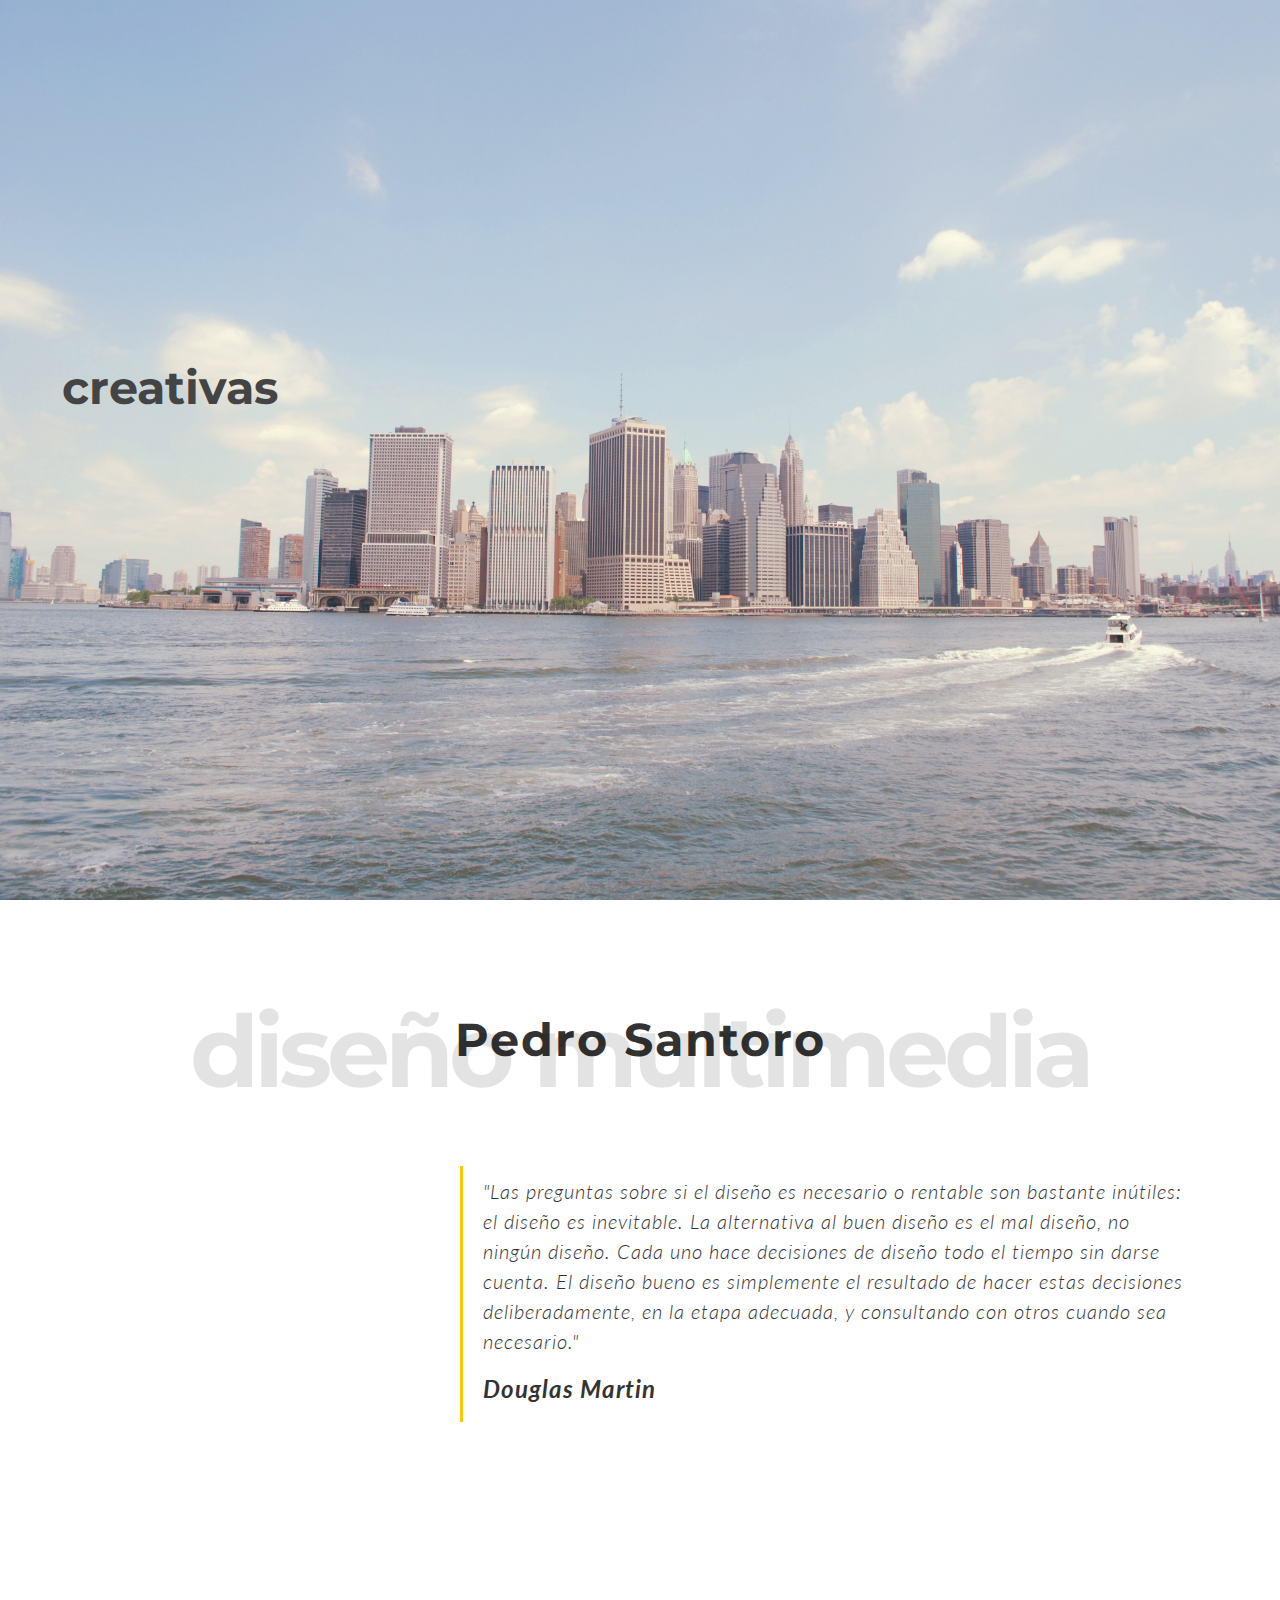
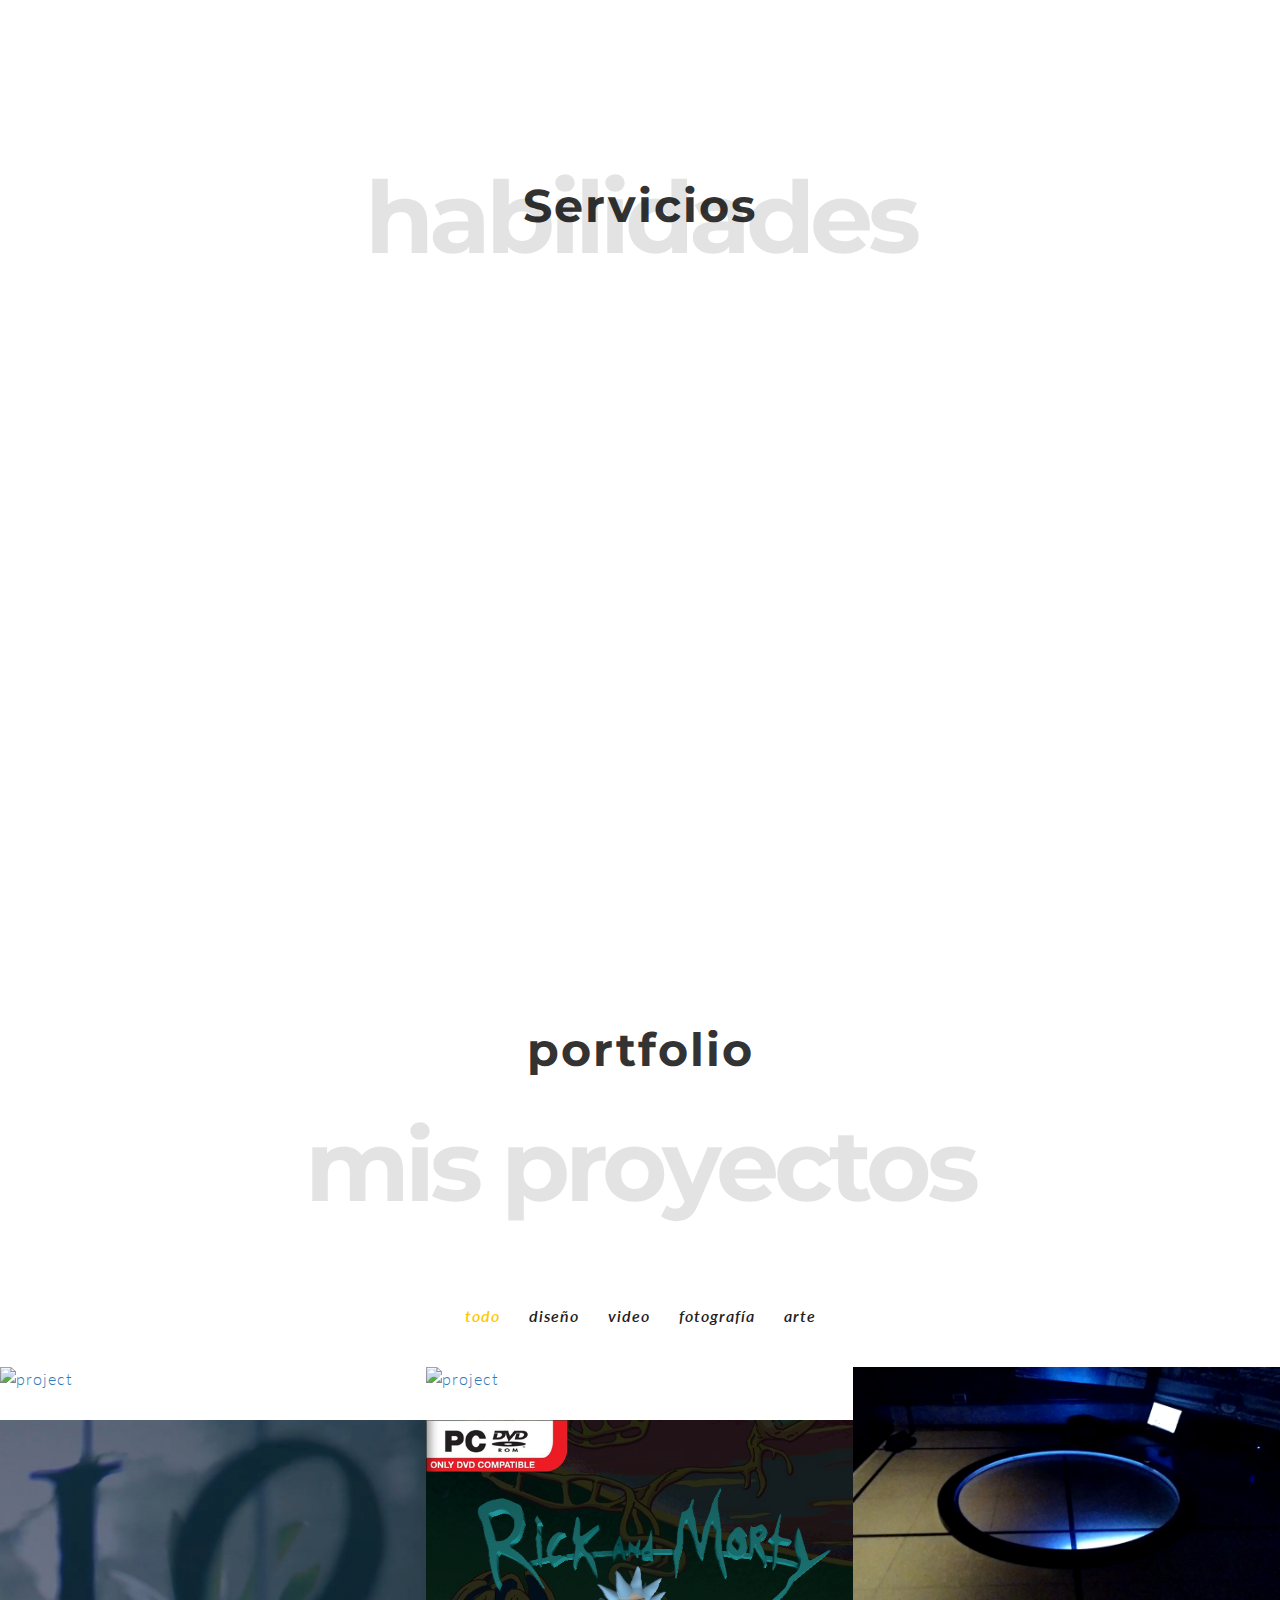
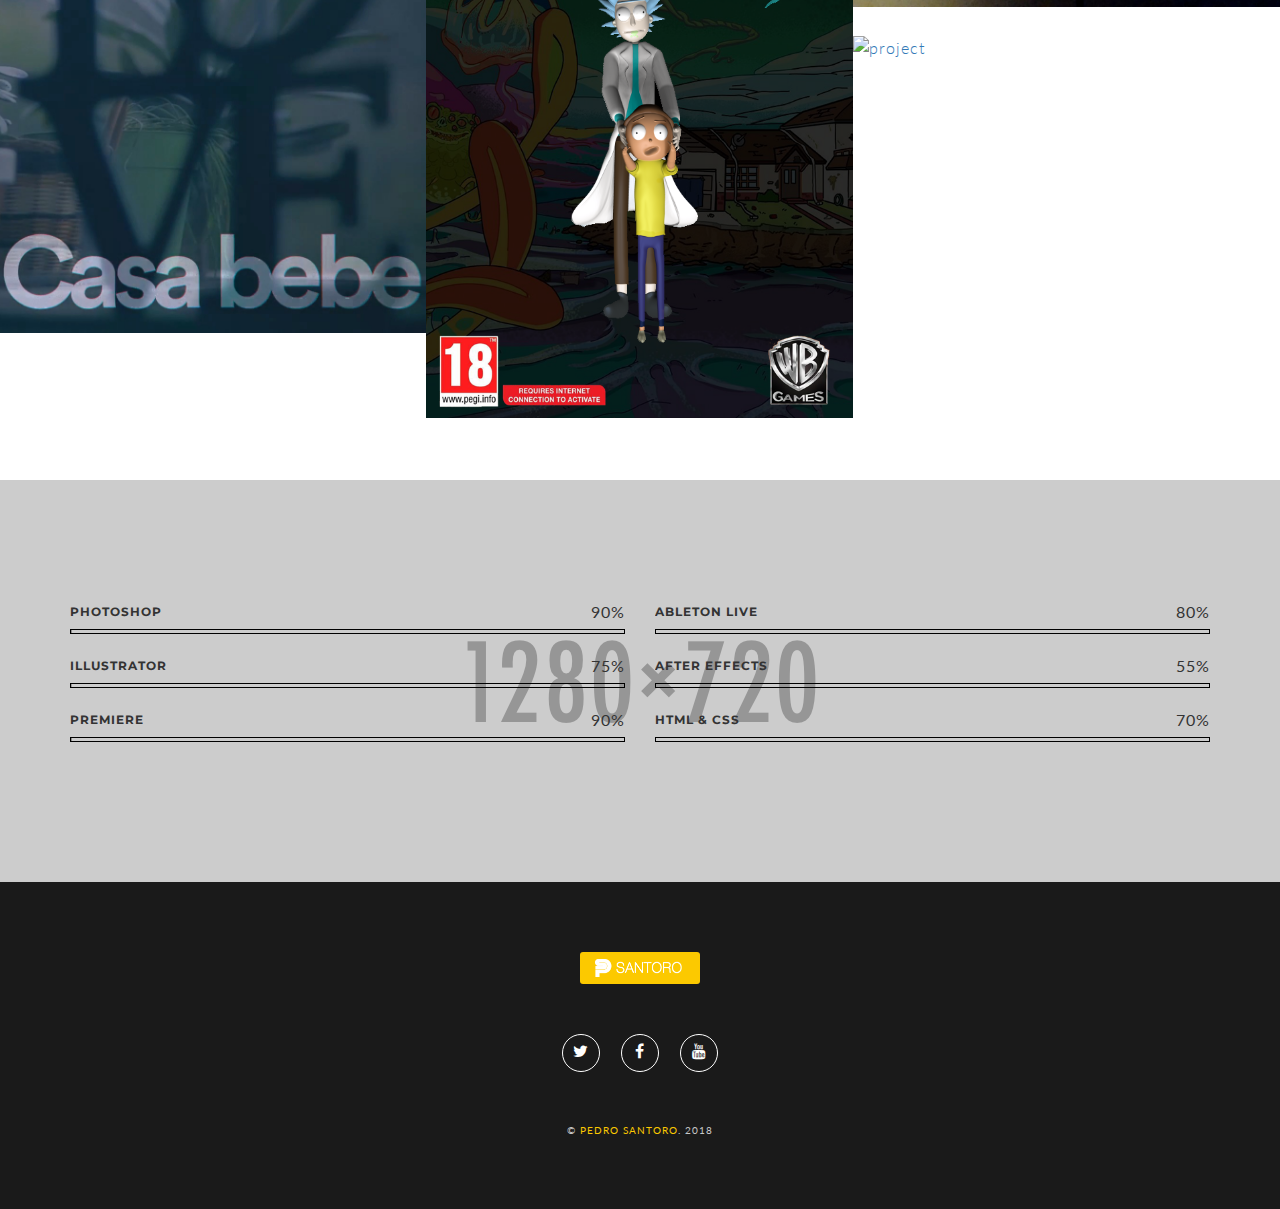
==== Pedro/hedonehtml-11/hedonehtml-11/pedro/index.html @ d8fca7db "." ====
<!DOCTYPE html>
<html lang="en">
    <head>
        <meta charset="utf-8">
        <meta http-equiv="X-UA-Compatible" content="IE=edge">
        <meta name="viewport" content="width=device-width, initial-scale=1">
        <!-- The above 3 meta tags *must* come first in the head; any other head content must come *after* these tags -->

        <title>Pedro Santoro</title>

        <link rel="apple-touch-icon" sizes="57x57" href="assets/img/apple-icon-57x57.png">
        <link rel="apple-touch-icon" sizes="60x60" href="assets/img/apple-icon-60x60.png">
        <link rel="apple-touch-icon" sizes="72x72" href="assets/img/apple-icon-72x72.png">
        <link rel="apple-touch-icon" sizes="76x76" href="assets/img/apple-icon-76x76.png">
        <link rel="apple-touch-icon" sizes="114x114" href="assets/img/apple-icon-114x114.png">
        <link rel="apple-touch-icon" sizes="120x120" href="assets/img/apple-icon-120x120.png">
        <link rel="apple-touch-icon" sizes="144x144" href="assets/img/apple-icon-144x144.png">
        <link rel="apple-touch-icon" sizes="152x152" href="assets/img/apple-icon-152x152.png">
        <link rel="apple-touch-icon" sizes="180x180" href="assets/img/apple-icon-180x180.png">
        <link rel="icon" type="image/png" sizes="192x192"  href="assets/img/android-icon-192x192.png">
        <link rel="icon" type="image/png" sizes="32x32" href="assets/img/favicon-32x32.png">
        <link rel="icon" type="image/png" sizes="96x96" href="assets/img/favicon-96x96.png">
        <link rel="icon" type="image/png" sizes="16x16" href="assets/img/favicon-16x16.png">
        <link rel="manifest" href="assets/img/manifest.json">
        <meta name="msapplication-TileColor" content="#ffffff">
        <meta name="msapplication-TileImage" content="/ms-icon-144x144.png">
        <meta name="theme-color" content="#ffffff">

        <!-- Bootstrap -->
        <link href="assets/css/bootstrap.min.css" rel="stylesheet">
        <link href="assets/css/animations.css" rel="stylesheet" type="text/css"/>
        <link href="assets/css/font-awesome.min.css" rel="stylesheet" type="text/css"/>
        <link href="assets/css/owl.carousel.custom.css" rel="stylesheet" type="text/css"/>
        <link href="assets/css/hedone.css" rel="stylesheet" type="text/css"/>
        <link href="assets/css/colors.css" rel="stylesheet" type="text/css"/>  
        <link rel="icon" href="http://fototeg.ru/favicon.ico" type="image/x-icon" />
        <link rel="shortcut icon" href="http://fototeg.ru/favicon.ico" type="image/x-icon" />
    </head>
	<body class="royal_preloader">	

		<!-- PRELOADER -->
		<div id="royal_preloader"></div>

        <!-- TOP SCROLL -->
        <div id="top-home-scroll"></div>
        <a href="#top-home-scroll" class="scroll-to-top-arrow-button"></a>

        <!-- AJAX LOADER -->
        <div id="ajax-loader" class="loader loader-default" data-half="" data-text="Loading..."></div>

        <!-- IS MOBILE HACK -->
        <div id="isMobile"></div>

        <!-- HEADER -->
        <header>
            <div class="animatedParent animateOnce">
                <div class="nav-back animated fadeInDown">
                    <nav class="navbar">
                        <div class="container-fluid">
                            <div class="container">
                                <div class="row">
                                    <div class="hedone-menu-header">
                                        <div class="nav-button">
                                            <i class="fa fa-bars"></i>
                                        </div>
                                        <!-- SITE LOGO -->
                                        <div class="site-branding">
                                            <a href="index.html">
                                                <img src="assets/img/site-logo.png" alt="brand logo"/>
                                            </a>
                                        </div>      
                                    </div>
                                    <!-- PRIMARY MENU -->
                                    <div id="Hedone" class="hedone-menu-container">
                                        <div class="navbar-right">
                                            <ul class="hedone-menu">
                                                <li class="menu-item">
                                                    <a href="#about-home">Sobre mi</a>
                                                </li>
                                                <li class="menu-item">
                                                    <a href="#services">Servicios</a>
                                                </li>
                                                <li class="menu-item">
                                                    <a href="#portfolio">Portfolio</a>
                                                </li>
                                                <li class="menu-item">
                                                    <a href="contact.html">Contacto</a>
                                                </li>
                                            </ul>
                                        </div>
                                    </div>
                                </div>
                            </div>
                        </div>
                    </nav>
                </div>
            </div>
        </header>
        <!-- HEADER END -->

        <!-- HERO SECTION -->
        <div class="hero-image" style="background-image: url(assets/img/hero-image.jpg);">
        
            <div class="slide-wrap">
                <div class="container">
                    <div class="row">
                        <div class="animatedParent animateOnce"> 
                            <div class="slider-text-top animated fadeInDown" style="
    position: relative;">ideas</div>
                            <div class="slider-text-mid animated fadeInShake delay-750" style="
    position: relative; z-index:2; top:-15px;">creativas</div>
                            <div class="slider-line animated fadeInUp delay-750"></div>
                            <div class="slider-text-bottom animated fadeInUp delay-1250">construyen una buena marca</div>
                            <a href="#about-home" class="home-move-button animated fadeInUp delay-1500"></a>
                        </div>
                    </div>
                </div>
            </div>
        </div>

        <!-- ABOUT SECTION -->
        <section id="about-home" class="padding-top-120px white-background animation-overflow">
            <div class="container">
                <div class="row">
                    <div class="animatedParent animateOnce">
                        <h3 class="head-h3">Pedro Santoro</h3>
                        <p class="head-subtitle">Diseño Multimedia</p>
                    </div>
                </div>
                <div class="row">
                    <div class="animatedParent animateOnce">
                        <div class="col-sm-4">
                            <img class="img-responsive animated fadeInUp" alt="about us" src="assets/img/about_1.jpg">
                        </div>
                        <div class="col-sm-8">
                            <blockquote class="quote">
                                "Las preguntas sobre si el diseño es necesario o rentable son bastante inútiles: el diseño es inevitable. La alternativa al buen diseño es el mal diseño, no ningún diseño. Cada uno hace decisiones de diseño todo el tiempo sin darse cuenta. El diseño bueno es simplemente el resultado de hacer estas decisiones deliberadamente, en la etapa adecuada, y consultando con otros cuando sea necesario."
                                <h3 style="font-weight:bold;">Douglas Martin</h3>
                            </blockquote>
                        </div>
                    </div>
                </div>
            </div>
        </section>

        <!-- OUR SERVICES -->
        <section id="services" class="padding-top-bottom-120px white-background animation-overflow">
            <div class="container">
                <div class="row">
                    <div class="animatedParent animateOnce">
                        <h3 class="head-h3">Servicios</h3>
                        <p class="head-subtitle">habilidades</p>
                    </div>
                </div>
                <div class="row" style="width: 70%; margin: 6em auto; margin-bottom:0;">
                    <div class="animatedParent animateOnce">
                        <div class="col-sm-6 animated fadeInUp">
                            <div class="service-wrap">
                                <div class="service-icon">
                                    <img src="assets/img/html.png" Alt="Diseño Web">
                                </div>
                                <div class="head-h6 services-head-h6">diseño web</div>
                                <div class="text-center">// portfolios digitales <br> // sitios web responsive</div>
                            </div>
                        </div>
                        <div class="col-sm-6 animated fadeInUp delay-250">
                            <div class="service-wrap">
                                <div class="service-icon">
                                    <img src="assets/img/font-designe.png" Alt="Diseño Grafico">
                                </div>
                                <div class="head-h6 services-head-h6">diseño gráfico</div>
                                <div class="text-center">// trabajo editorial <br> // ilustraciones </div>
                            </div>
                        </div>
                    </div>
                </div>
                <div class="row" style="width: 70%; margin: 2em auto;">
                    <div class="animatedParent animateOnce">
                        <div class="col-sm-6 animated fadeInUp">
                            <div class="service-wrap">
                                <div class="service-icon">
                                    <img src="assets/img/light-bulb.png" Alt="Marketing Digital">
                                </div>
                                <div class="head-h6 services-head-h6">marketing digital</div>
                                <div class="text-center">// identidad corporativa <br> // trabajo editorial</div>
                            </div>
                        </div>
                        <div class="col-sm-6 animated fadeInUp delay-500">
                            <div class="service-wrap">
                                <div class="service-icon">
                                    <img src="assets/img/camera.png" Alt="Imagen y Sonido">
                                </div>
                                <div class="head-h6 services-head-h6">imagen y sonido</div>
                                <div class="text-center">// fotografía <br> // spots institucionales <br> // diseño 3D </div>
                            </div>
                        </div>
                    </div>
                </div>
            </div>
        </section>

        <!-- PROJECTS SECTION -->
        <section id="portfolio" class="padding-top-bottom-80px white-background animation-overflow">
            <div class="container">
                <div class="row">
                    <div class="animatedParent animateOnce">
                        <h3 class="head-h3">portfolio</h3>
                        <p class="head-subtitle" style="margin-top:45px;">mis proyectos</p>
                    </div>
                </div>
                <!-- FILTERS -->
                <div class="row">
                    <div class="col-xs-12 padding-top-bottom-20px">
                        <ul class="portfolio-filter">
                            <li><a href="#" data-filter="*" class="current">todo</a></li>
                            <li><a href="#" data-filter=".design">diseño</a></li>
                            <li><a href="#" data-filter=".web">video</a></li>
                            <li><a href="#" data-filter=".photo">fotografía</a></li>
                            <li><a href="#" data-filter=".art">arte</a></li>
                        </ul>
                    </div>
                </div>
                <div class="clearfix"></div>
            </div>

            <!-- PROJECTS -->
            <div class="container-fluid max-width-1600px" style="margin-bottom: 3em;">
                <div class="row">
                    <div class="portfolio-container">
                        <!-- 2 col grid @ xs, 3 col grid @ sm, 4 col grid @ md -->
                        <div class="grid-sizer col-xs-12 col-sm-6 col-md-4"></div>
                        <!-- 1 col @ xs, 2 col @ sm, 2 col @ md -->
                        <div class="grid-item col-xs-12 col-sm-6 col-md-4 design">
                            <div class="grid-item-content">
                                <a href="freddo.html" class="masonry-portfolio-box-link">
                                    <div class="masonry-portfolio-box-mask">
                                        <div class="portfolio-mask-title">Campaña Freddo<br>
                                            <span class="portfolio-mask-subtitle" style="">Branding y Diseño Corporativo</span>
                                        </div>
                                    </div>
                                    <img src="assets/img/project-page/diseño_2.jpg" alt="project" class="img-responsive"/>
                                </a>
                            </div>
                        </div>
                        <!-- 1 col @ xs, 2 col @ sm, 2 col @ md -->
                        <div class="grid-item col-xs-12 col-sm-6 col-md-4 photo">
                            <div class="grid-item-content">
                                <a href="telefe.html" class="masonry-portfolio-box-link">
                                    <div class="masonry-portfolio-box-mask">
                                        <div class="portfolio-mask-title">Telefé<br>
                                            <span class="portfolio-mask-subtitle" style="">Fotografía Promocional</span>
                                        </div>
                                    </div>
                                    <img src="assets/img/project-page/fotografia_5.jpg" alt="project" class="img-responsive"/>
                                </a>
                            </div>
                        </div>
                        <!-- 1 col @ xs, 2 col @ sm, 2 col @ md -->
                        <div class="grid-item col-xs-12 col-sm-6 col-md-4 art web">
                            <div class="grid-item-content">
                                <a href="vertigo.html" class="masonry-portfolio-box-link">
                                    <div class="masonry-portfolio-box-mask">
                                        <div class="portfolio-mask-title">Vértigo<br>
                                            <span class="portfolio-mask-subtitle" style="">Obra de Arte Digital</span>
                                        </div>
                                    </div>
                                    <img src="assets/img/project-page/arte_1.jpg" alt="project" class="img-responsive"/>
                                </a>
                            </div>
                        </div>
                        <!-- 1 col @ xs, 2 col @ sm, 2 col @ md -->
                        <div class="grid-item col-xs-12 col-sm-6 col-md-4 food">
                            <div class="grid-item-content">
                                <a href="casabebe.html" class="masonry-portfolio-box-link">
                                    <div class="masonry-portfolio-box-mask">
                                        <div class="portfolio-mask-title">Casa Bebé<br>
                                            <span class="portfolio-mask-subtitle" style="">Trabajo de Texturas</span>
                                        </div>
                                    </div>
                                    <img src="assets/img/video_2.jpg" alt="project" class="img-responsive"/>
                                </a>
                            </div>
                        </div>
                        <!-- 1 col @ xs, 2 col @ sm, 2 col @ md -->
                        <div class="grid-item col-xs-12 col-sm-6 col-md-4 design branding">
                            <div class="grid-item-content">
                                <a href="diseño3d.html" class="masonry-portfolio-box-link">
                                    <div class="masonry-portfolio-box-mask">
                                        <div class="portfolio-mask-title">Personajes Animados<br>
                                            <span class="portfolio-mask-subtitle" style="">Trabajo de Modelaje 3D</span>
                                        </div>
                                    </div>
                                    <img src="assets/img/project-page/3d_1.png" alt="project" class="img-responsive"/>
                                </a>
                            </div>
                        </div>
                        <!-- 1 col @ xs, 2 col @ sm, 2 col @ md -->
                        <div class="grid-item col-xs-12 col-sm-6 col-md-4 photo">
                            <div class="grid-item-content">
                                <a href="newyork.html" class="masonry-portfolio-box-link">
                                    <div class="masonry-portfolio-box-mask">
                                        <div class="portfolio-mask-title">Nueva York<br>
                                            <span class="portfolio-mask-subtitle" style="">Composición Fotográfica</span>
                                        </div>
                                    </div>
                                    <img src="assets/img/project-page/fotografia_3.jpg" alt="project" class="img-responsive"/>
                                </a>
                            </div>
                        </div>
                    </div>
                </div>
                <div class="clearfix"></div>
            </div>
        </section>

        <!-- PROGRESS SECTION -->
        <div class="padding-top-bottom-120px element-with-video-bg jquery-background-video-wrapper">
            <video class="my-background-video jquery-background-video" loop autoplay muted poster="assets/img/bg-video-poster.png">
                <source src="assets/video/video-transcode.mp4" type="video/mp4">
                <source src="assets/video/video-transcode.webm" type="video/webm">
            </video>
            <div class="container">
                <div class="row bg-video-content">
                    <div class="col-sm-6">
                        <div class="progress-wrapper">
                            <div class="progress-name">photoshop</div>
                            <div class="progress-percen">90%</div>
                            <div class="progress-back" data-percent="90%">
                                <div class="animatedParent animateOnce">
                                    <div class="progress-full-line-over animated slideInLeft"></div>
                                </div>
                            </div>
                        </div>
                        <div class="progress-wrapper">
                            <div class="progress-name">illustrator</div>
                            <div class="progress-percen">75%</div>
                            <div class="progress-back" data-percent="75%">
                                <div class="animatedParent animateOnce">
                                    <div class="progress-full-line-over animated slideInLeft"></div>
                                </div>
                            </div>
                        </div>
                        <div class="progress-wrapper">
                            <div class="progress-name">premiere</div>
                            <div class="progress-percen">90%</div>
                            <div class="progress-back" data-percent="90%">
                                <div class="animatedParent animateOnce">
                                    <div class="progress-full-line-over animated slideInLeft"></div>
                                </div>
                            </div>
                        </div>
                    </div>
                    <div class="col-sm-6">
                        <div class="progress-wrapper">
                            <div class="progress-name">ableton live</div>
                            <div class="progress-percen">80%</div>
                            <div class="progress-back" data-percent="80%">
                                <div class="animatedParent animateOnce">
                                    <div class="progress-full-line-over animated slideInLeft"></div>
                                </div>
                            </div>
                        </div>
                        <div class="progress-wrapper">
                            <div class="progress-name">after effects</div>
                            <div class="progress-percen">55%</div>
                            <div class="progress-back" data-percent="55%">
                                <div class="animatedParent animateOnce">
                                    <div class="progress-full-line-over animated slideInLeft"></div>
                                </div>
                            </div>
                        </div>
                        <div class="progress-wrapper">
                            <div class="progress-name">HTML & CSS</div>
                            <div class="progress-percen">70%</div>
                            <div class="progress-back" data-percent="70%">
                                <div class="animatedParent animateOnce">
                                    <div class="progress-full-line-over animated slideInLeft"></div>
                                </div>
                            </div>
                        </div>
                    </div>
                </div>
            </div>
        </div>

        <!-- FOOTER -->
        <footer class="footer">
            <div class="container">
                <div class="row">
                    <div class="footer-logo">
                        <img src="assets/img/logo-white.png" alt="footer logo"/>
                    </div>
                    <div class="footer-social-block">
                        <a href="https://twitter.com/Eltuiterdepiter" class="w-inline-block social-wrap">
                            <i class="fa fa-twitter"></i>
                        </a>
                        <a href="https://www.facebook.com/Peteer.Santoro" class="w-inline-block social-wrap">
                            <i class="fa fa-facebook"></i>
                        </a>
                        <a href="https://www.youtube.com/user/MrBlackfools" class="w-inline-block social-wrap">
                            <i class="fa fa-youtube"></i>
                        </a>
                    </div>
                    <div class="footer-text">
                        © <span class="footer-text-span">Pedro Santoro</span>. 2018<br>
                    </div>
                </div>
            </div>
        </footer>

		
        <!-- jQuery (necessary for Bootstrap's JavaScript plugins) -->
        <script src="assets/js/jquery.js"></script>
        <!-- Include all compiled plugins (below), or include individual files as needed -->
        <script src="assets/js/bootstrap.min.js"></script>
        <!-- PLUGINS -->
        <script src="assets/js/plugins.js" type="text/javascript"></script>
        <!-- MAIN JS -->
        <script src="assets/js/main.js" type="text/javascript"></script>
    </body>
</html>
---- Pedro/hedonehtml-11/hedonehtml-11/pedro/assets/css/animations.css ----
/*animations*/

/******************
* Bounce in right *
*******************/


.animated { 
    -webkit-animation-duration: 1s; 
    animation-duration: 1s; 
    -webkit-animation-fill-mode: both; 
    animation-fill-mode: both; 
} 
.slow{
     -webkit-animation-duration: 1.5s; 
    animation-duration: 1.5s; 
    -webkit-animation-fill-mode: both; 
    animation-fill-mode: both; 
}
.slower{
     -webkit-animation-duration: 2s; 
    animation-duration: 2s; 
    -webkit-animation-fill-mode: both; 
    animation-fill-mode: both; 
}
.slowest{
     -webkit-animation-duration: 3s; 
    animation-duration: 3s; 
    -webkit-animation-fill-mode: both; 
    animation-fill-mode: both; 
}

/* Added by Andy Meetan */
.delay-250 {
    -webkit-animation-delay:0.25s;
    -moz-animation-delay:0.25s;
    -o-animation-delay:0.25s;
    animation-delay:0.25s;
}
.delay-500 {
    -webkit-animation-delay:0.5s;
    -moz-animation-delay:0.5s;
    -o-animation-delay:0.5s;
    animation-delay:0.5s;
}
.delay-750 {
    -webkit-animation-delay:0.75s;
    -moz-animation-delay:0.75s;
    -o-animation-delay:0.75s;
    animation-delay:0.75s;
}
.delay-1000 {
    -webkit-animation-delay:1.0s;
    -moz-animation-delay:1.0s;
    -o-animation-delay:1.0s;
    animation-delay:1.0s;
}
.delay-1250 {
    -webkit-animation-delay:1.25s;
    -moz-animation-delay:1.25s;
    -o-animation-delay:1.25s;
    animation-delay:1.25s;
}
.delay-1500 {
    -webkit-animation-delay:1.5s;
    -moz-animation-delay:1.5s;
    -o-animation-delay:1.5s;
    animation-delay:1.5s;
}
.delay-1750 {
    -webkit-animation-delay:1.75s;
    -moz-animation-delay:1.75s;
    -o-animation-delay:1.75s;
    animation-delay:1.75s;
}
.delay-2000 {
    -webkit-animation-delay:2.0s;
    -moz-animation-delay:2.0s;
    -o-animation-delay:2.0s;
    animation-delay:2.0s;
}
.delay-2500 {
    -webkit-animation-delay:2.5s;
    -moz-animation-delay:2.5s;
    -o-animation-delay:2.5s;
    animation-delay:2.5s;
}
.delay-2000 {
    -webkit-animation-delay:2.0s;
    -moz-animation-delay:2.0s;
    -o-animation-delay:2.0s;
    animation-delay:2.0s;
}
.delay-2500 {
    -webkit-animation-delay:2.5s;
    -moz-animation-delay:2.5s;
    -o-animation-delay:2.5s;
    animation-delay:2.5s;
}
.delay-3000 {
    -webkit-animation-delay:3.0s;
    -moz-animation-delay:3.0s;
    -o-animation-delay:3.0s;
    animation-delay:3.0s;
}
.delay-3500 {
    -webkit-animation-delay:3.5s;
    -moz-animation-delay:3.5s;
    -o-animation-delay:3.5s;
    animation-delay:3.5s;
}

.bounceInRight, .bounceInLeft, .bounceInUp, .bounceInDown{
    opacity:0;
    -webkit-transform: translateX(400px); 
    transform: translateX(400px); 
}
.fadeInRight, .fadeInLeft, .fadeInUp, .fadeInDown{
    opacity:0;
    -webkit-transform: translateX(400px); 
    transform: translateX(400px); 
}

.flipInX, .flipInY, .rotateIn, .rotateInUpLeft, .rotateInUpRight, .rotateInDownLeft, .rotateDownUpRight, .rollIn{
    opacity:0;
}

.lightSpeedInRight, .lightSpeedInLeft{
    opacity:0;
    -webkit-transform: translateX(400px); 
    transform: translateX(400px); 
}

/***********
* bounceIn *
************/
@-webkit-keyframes bounceIn { 
    0% { 
        opacity: 0; 
        -webkit-transform: scale(.3); 
    } 

    50% { 
        opacity: 1; 
        -webkit-transform: scale(1.05); 
    } 

    70% { 
        -webkit-transform: scale(.9); 
    } 

    100% { 
         -webkit-transform: scale(1); 
    } 
} 

@keyframes bounceIn { 
    0% { 
        opacity: 0; 
        transform: scale(.3); 
    } 

    50% { 
        opacity: 1; 
        transform: scale(1.05); 
    } 

    70% { 
        transform: scale(.9); 
    } 

    100% { 
        transform: scale(1); 
    } 
} 

.bounceIn.go { 
    -webkit-animation-name: bounceIn; 
    animation-name: bounceIn; 
}

/****************
* bounceInRight *
****************/

@-webkit-keyframes bounceInRight { 
    0% { 
        opacity: 0; 
        
        -webkit-transform: translateX(400px); 
    } 
    60% { 
        
        -webkit-transform: translateX(-30px); 
    } 
    80% { 
        -webkit-transform: translateX(10px); 
    } 
    100% {
    opacity: 1;
     
        -webkit-transform: translateX(0); 
    } 
} 

@keyframes bounceInRight { 
    0% { 
        opacity: 0; 
        
        transform: translateX(400px); 
    } 
    60% { 
        
        transform: translateX(-30px); 
    } 
    80% { 
        transform: translateX(10px); 
    } 
    100% {
    opacity: 1;
     
        transform: translateX(0); 
    } 
} 


.bounceInRight.go { 
    -webkit-animation-name: bounceInRight; 
    animation-name: bounceInRight; 
}

/******************
* Bounce in left *
*******************/

@-webkit-keyframes bounceInLeft { 
    0% { 
        opacity: 0; 
        
        -webkit-transform: translateX(-400px); 
    } 
    60% { 
       
        -webkit-transform: translateX(30px); 
    } 
    80% { 
        -webkit-transform: translateX(-10px); 
    } 
    100% {
        opacity: 1;
         
        -webkit-transform: translateX(0); 
    } 
} 

@keyframes bounceInLeft { 
    0% { 
        opacity: 0; 
        
        transform: translateX(-400px); 
    } 
    60% { 
       
        transform: translateX(30px); 
    } 
    80% { 
        transform: translateX(-10px); 
    } 
    100% {
        opacity: 1;
         
        transform: translateX(0); 
    } 
} 

.bounceInLeft.go { 
    -webkit-animation-name: bounceInLeft; 
    animation-name: bounceInLeft; 
}

/******************
* Bounce in up *
*******************/

@-webkit-keyframes bounceInUp { 
    0% { 
        opacity: 0; 
        
        -webkit-transform: translateY(400px); 
    } 
    60% { 
       
        -webkit-transform: translateY(-30px); 
    } 
    80% { 
        -webkit-transform: translateY(10px); 
    } 
    100% {
        opacity: 1;
         
        -webkit-transform: translateY(0); 
    } 
} 

@keyframes bounceInUp { 
    0% { 
        opacity: 0; 
        
        transform: translateY(400px); 
    } 
    60% { 
       
        transform: translateY(-30px); 
    } 
    80% { 
        transform: translateY(10px); 
    } 
    100% {
        opacity: 1;
         
        transform: translateY(0); 
    } 
} 

.bounceInUp.go { 
    -webkit-animation-name: bounceInUp; 
    animation-name: bounceInUp; 
}


/******************
* Bounce in down *
*******************/

@-webkit-keyframes bounceInDown { 
    0% { 
        opacity: 0; 
        
        -webkit-transform: translateY(-400px); 
    } 
    60% { 
       
        -webkit-transform: translateY(30px); 
    } 
    80% { 
        -webkit-transform: translateY(-10px); 
    } 
    100% {
        opacity: 1;
         
        -webkit-transform: translateY(0); 
    } 
} 

@keyframes bounceInDown { 
    0% { 
        opacity: 0; 
        
        transform: translateY(-400px); 
    } 
    60% { 
       
        transform: translateY(30px); 
    } 
    80% { 
        transform: translateY(-10px); 
    } 
    100% {
        opacity: 1;
         
        transform: translateY(0); 
    } 
} 

.bounceInDown.go { 
    -webkit-animation-name: bounceInDown; 
    animation-name: bounceInDown; 
}


/**********
* Fade In *
**********/ 
@-webkit-keyframes fadeIn { 
    0% {opacity: 0;} 
    100% {opacity: 1;
        display:block;} 
} 
@keyframes fadeIn { 
    0% {opacity: 0;} 
    100% {opacity: 1;
        display:block;} 
}
.fadeIn{
    opacity:0;
}
.fadeIn.go { 
    -webkit-animation-name: fadeIn; 
    animation-name: fadeIn; 
}
/**********
* Fade Out *
**********/ 
@-webkit-keyframes fadeOut { 
    0% {opacity: 1;} 
    100% {opacity: 0;
        display:block;} 
} 
@keyframes fadeOut { 
    0% {opacity: 1;} 
    100% {opacity: 0;
        display:block;} 
}
.fadeOut{
    opacity:1;
}
.fadeOut.go { 
    -webkit-animation-name: fadeOut; 
    animation-name: fadeOut; 
}

/**********
* Grow in *
***********/

@-webkit-keyframes growIn { 
    0% { 
        -webkit-transform: scale(0.2); 
        opacity:0;
    } 
    50% { 
        -webkit-transform: scale(1.2); 
        
    } 
    100% { 
        -webkit-transform: scale(1); 
        opacity:1;
    } 
} 
@keyframes growIn { 
    0% { 
        transform: scale(0.2); 
        opacity:0;
    } 
    50% { 
        transform: scale(1.2); 
        
    } 
    100% { 
        transform: scale(1); 
        opacity:1;
    } 
} 
.growIn { 

    -webkit-transform: scale(0.2);
    transform: scale(0.2);
    opacity:0;
}
.growIn.go{
    -webkit-animation-name: growIn; 
    animation-name: growIn; 
}

/********
* Shake *
********/
@-webkit-keyframes shake { 
    0%, 100% {-webkit-transform: translateX(0);} 
    0% {opacity:0;}
    10%, 30%, 50%, 70%, 90% {-webkit-transform: translateX(-5px);} 
    20%, 40%, 60%, 80% {-webkit-transform: translateX(5px);} 
    50%{opacity:.5;}
    100%{opacity:1;}
} 
@keyframes shake { 
    0%, 100% {transform: translateX(0);} 
    10%, 30%, 50%, 70%, 90% {transform: translateX(-10px);} 
    20%, 40%, 60%, 80% {transform: translateX(10px);} 
}

.shake.go { 
    -webkit-animation-name: shake; 
    animation-name: shake;
}

/**************
* fadeInShake *
**************/
@-webkit-keyframes fadeInShake{
    0%, 100% {transform: translateX(0);}
    0%{opacity:0;}
    50%{opacity:0.5;}
    90%{opacity:0.6;}
    100%{opacity:1;}
    45%, 55%, 65%, 75%, 85%, 95% {transform: translateX(-2px);}
    50%, 60%,70%, 80%, 90%{transform: translateX(2px);}
}
@keyframes fadeInShake{
    0%, 100% {transform: translateX(0);}
    0%{opacity:0;}
    50%{opacity:0.5;}
    90%{opacity:0.6;}
    100%{opacity:1;}
    45%, 55%, 65%, 75%, 85%, 95% {transform: translateX(-2px);}
    50%, 60%,70%, 80%, 90%{transform: translateX(2px);}
}
.fadeInShake.go{
    -webkit-animation-name: fadeInShake;
    -webkit-animation-name: fadeInShake;
    -webkit-animation-duration: 0.6s;
    -webkit-animation-timing-function: cubic-bezier(0.895, 0.03, 0.685, 0.22), cubic-bezier(0.895, 0.03, 0.685, 0.22);
    animation-name: fadeInShake;
    animation-duration: 0.6s;
    animation-timing-function: cubic-bezier(0.895, 0.03, 0.685, 0.22), cubic-bezier(0.895, 0.03, 0.685, 0.22);
}
/********
* ShakeUp *
********/
@-webkit-keyframes shakeUp { 
    0%, 100% {-webkit-transform: translateX(0);} 
    10%, 30%, 50%, 70%, 90% {-webkit-transform: translateY(-10px);} 
    20%, 40%, 60%, 80% {-webkit-transform: translateY(10px);} 
} 
@keyframes shakeUp { 
    0%, 100% {transform: translateY(0);} 
    10%, 30%, 50%, 70%, 90% {transform: translateY(-10px);} 
    20%, 40%, 60%, 80% {transform: translateY(10px);} 
} 
.shakeUp.go { 
    -webkit-animation-name: shakeUp; 
    animation-name: shakeUp; 
}

/*************
* FadeInLeft *
*************/

@-webkit-keyframes fadeInLeft { 
    0% { 
        opacity: 0; 
        -webkit-transform: translateX(-400px); 
    } 
    50%{
       opacity: 0.3; 
    }
    100% { 
        opacity: 1; 
        -webkit-transform: translateX(0); 
    } 
} 
@keyframes fadeInLeft { 
    0% { 
        opacity: 0; 
        transform: translateX(-400px); 
    } 
    50%{
       opacity: 0.3; 
    }
    100% { 
        opacity: 1; 
        transform: translateX(0); 
    } 
} 
.fadeInLeft{ 
    opacity: 0; 
    -webkit-transform: translateX(-400px); 
    transform: translateX(-400px);
}
.fadeInLeft.go { 
    -webkit-animation-name: fadeInLeft; 
    animation-name: fadeInLeft; 
}


/*************
* FadeInRight *
*************/

@-webkit-keyframes fadeInRight { 
    0% { 
        opacity: 0; 
        -webkit-transform: translateX(400px); 
    } 
    50%{
       opacity: 0.3; 
    }
    100% { 
        opacity: 1; 
        -webkit-transform: translateX(0); 
    } 
} 
@keyframes fadeInRight { 
    0% { 
        opacity: 0; 
        transform: translateX(400px); 
    } 
    50%{
       opacity: 0.3; 
    }
    100% { 
        opacity: 1; 
        transform: translateX(0); 
    } 
} 
.fadeInRight{ 
    opacity: 0; 
    -webkit-transform: translateX(400px); 
    transform: translateX(400px);
}
.fadeInRight.go { 
    -webkit-animation-name: fadeInRight; 
    animation-name: fadeInRight; 
}

/*************
* FadeInUp *
*************/

@-webkit-keyframes fadeInUp { 
    0% { 
        opacity: 0; 
        -webkit-transform: translateY(100px); 
    } 
    50%{
       opacity: 0.3; 
    }
    100% { 
        opacity: 1; 
        -webkit-transform: translateY(0); 
    } 
} 
@keyframes fadeInUp { 
    0% { 
        opacity: 0; 
        transform: translateY(100px); 
    } 
    50%{
       opacity: 0.3; 
    }
    100% { 
        opacity: 1; 
        transform: translateY(0); 
    } 
} 
.fadeInUp{ 
    opacity: 0; 
    -webkit-transform: translateY(100px); 
    transform: translateY(100px);
}
.fadeInUp.go { 
    -webkit-animation-name: fadeInUp; 
    animation-name: fadeInUp; 
}

/*************
* FadeInDown *
*************/

@-webkit-keyframes fadeInDown { 
    0% { 
        opacity: 0; 
        -webkit-transform: translateY(-400px); 
    } 
    50%{
       opacity: 0.3; 
    }
    100% { 
        opacity: 1; 
        -webkit-transform: translateY(0); 
    } 
} 
@keyframes fadeInDown { 
    0% { 
        opacity: 0; 
        transform: translateY(-400px); 
    } 
    50%{
       opacity: 0.3; 
    }
    100% { 
        opacity: 1; 
        transform: translateY(0); 
    } 
} 
.fadeInDown{ 
    opacity: 0;
    -webkit-transform: translateY(-400px); 
    transform: translateY(-400px);
}
.fadeInDown.go { 
    -webkit-animation-name: fadeInDown; 
    animation-name: fadeInDown; 
}

/*****************
* rotateIn *
*****************/
@-webkit-keyframes rotateIn { 
    0% { 
        -webkit-transform-origin: center center; 
        -webkit-transform: rotate(-200deg); 
        opacity: 0; 
    } 
    100% { 
        -webkit-transform-origin: center center; 
        -webkit-transform: rotate(0); 
        opacity: 1; 
    } 
} 
@keyframes rotateIn { 
    0% { 
        transform-origin: center center; 
        transform: rotate(-200deg); 
        opacity: 0; 
    } 
    100% { 
        transform-origin: center center; 
        transform: rotate(0); 
        opacity: 1; 
    } 
} 
.rotateIn.go { 
    -webkit-animation-name: rotateIn; 
    animation-name: rotateIn; 
}

/*****************
* rotateInUpLeft *
*****************/

@-webkit-keyframes rotateInUpLeft { 
    0% { 
        -webkit-transform-origin: left bottom; 
        -webkit-transform: rotate(90deg); 
        opacity: 0; 
    } 
    100% { 
        -webkit-transform-origin: left bottom; 
        -webkit-transform: rotate(0); 
        opacity: 1; 
    } 
} 
@keyframes rotateInUpLeft { 
    0% { 
        transform-origin: left bottom; 
        transform: rotate(90deg); 
        opacity: 0; 
    } 
    100% { 
        transform-origin: left bottom; 
        transform: rotate(0); 
        opacity: 1; 
    } 
} 
.rotateInUpLeft.go { 
    -webkit-animation-name: rotateInUpLeft; 
    animation-name: rotateInUpLeft; 
}

/*******************
* rotateInDownLeft *
*******************/
@-webkit-keyframes rotateInDownLeft { 
    0% { 
        -webkit-transform-origin: left bottom; 
        -webkit-transform: rotate(-90deg); 
        opacity: 0; 
    } 
    100% { 
        -webkit-transform-origin: left bottom; 
        -webkit-transform: rotate(0); 
        opacity: 1; 
    } 
} 
@keyframes rotateInDownLeft { 
    0% { 
        transform-origin: left bottom; 
        transform: rotate(-90deg); 
        opacity: 0; 
    } 
    100% { 
        transform-origin: left bottom; 
        transform: rotate(0); 
        opacity: 1; 
    } 
} 
.rotateInDownLeft.go { 
    -webkit-animation-name: rotateInDownLeft; 
    animation-name: rotateInDownLeft; 
}

/******************
* rotateInUpRight *
*******************/

@-webkit-keyframes rotateInUpRight { 
    0% { 
        -webkit-transform-origin: right bottom; 
        -webkit-transform: rotate(-90deg); 
        opacity: 0; 
    } 
    100% { 
        -webkit-transform-origin: right bottom; 
        -webkit-transform: rotate(0); 
        opacity: 1; 
    } 
} 
@keyframes rotateInUpRight { 
    0% { 
        transform-origin: right bottom; 
        transform: rotate(-90deg); 
        opacity: 0; 
    } 
    100% { 
        transform-origin: right bottom; 
        transform: rotate(0); 
        opacity: 1; 
    } 
} 
.rotateInUpRight.go { 
    -webkit-animation-name: rotateInUpRight; 
    animation-name: rotateInUpRight; 
}

/********************
* rotateInDownRight *
********************/

@-webkit-keyframes rotateInDownRight { 
    0% { 
        -webkit-transform-origin: right bottom; 
        -webkit-transform: rotate(90deg); 
        opacity: 0; 
    } 
    100% { 
        -webkit-transform-origin: right bottom; 
        -webkit-transform: rotate(0); 
        opacity: 1; 
    } 
} 
@keyframes rotateInDownRight { 
    0% { 
        transform-origin: right bottom; 
        transform: rotate(90deg); 
        opacity: 0; 
    } 
    100% { 
        transform-origin: right bottom; 
        transform: rotate(0); 
        opacity: 1; 
    } 
} 
.rotateInDownRight.go { 
    -webkit-animation-name: rotateInDownRight; 
    animation-name: rotateInDownRight; 
}

/*********
* rollIn *
**********/

@-webkit-keyframes rollIn { 
    0% { opacity: 0; -webkit-transform: translateX(-100%) rotate(-120deg); } 
    100% { opacity: 1; -webkit-transform: translateX(0px) rotate(0deg); } 
} 
@keyframes rollIn { 
    0% { opacity: 0; transform: translateX(-100%) rotate(-120deg); } 
    100% { opacity: 1; transform: translateX(0px) rotate(0deg); } 
} 
.rollIn.go { 
    -webkit-animation-name: rollIn; 
    animation-name: rollIn; 
}

/*********
* wiggle *
**********/

@-webkit-keyframes wiggle { 
    0% { -webkit-transform: skewX(9deg); } 
    10% { -webkit-transform: skewX(-8deg); } 
    20% { -webkit-transform: skewX(7deg); } 
    30% { -webkit-transform: skewX(-6deg); } 
    40% { -webkit-transform: skewX(5deg); } 
    50% { -webkit-transform: skewX(-4deg); } 
    60% { -webkit-transform: skewX(3deg); } 
    70% { -webkit-transform: skewX(-2deg); } 
    80% { -webkit-transform: skewX(1deg); } 
    90% { -webkit-transform: skewX(0deg); } 
    100% { -webkit-transform: skewX(0deg); } 
} 
@keyframes wiggle { 
    0% { transform: skewX(9deg); } 
    10% { transform: skewX(-8deg); } 
    20% { transform: skewX(7deg); } 
    30% { transform: skewX(-6deg); } 
    40% { transform: skewX(5deg); } 
    50% { transform: skewX(-4deg); } 
    60% { transform: skewX(3deg); } 
    70% { transform: skewX(-2deg); } 
    80% { transform: skewX(1deg); } 
    90% { transform: skewX(0deg); } 
    100% { transform: skewX(0deg); } 
} 
.wiggle.go { 
    -webkit-animation-name: wiggle; 
    animation-name: wiggle; 
    -webkit-animation-timing-function: ease-in; 
    animation-timing-function: ease-in; 
} 

/********
* swing *
*********/

@-webkit-keyframes swing { 
    20%, 40%, 60%, 80%, 100% { -webkit-transform-origin: top center; } 
    20% { -webkit-transform: rotate(15deg); } 
    40% { -webkit-transform: rotate(-10deg); } 
    60% { -webkit-transform: rotate(5deg); } 
    80% { -webkit-transform: rotate(-5deg); } 
    100% { -webkit-transform: rotate(0deg); } 
} 
@keyframes swing { 
    20% { transform: rotate(15deg); } 
    40% { transform: rotate(-10deg); } 
    60% { transform: rotate(5deg); } 
    80% { transform: rotate(-5deg); } 
    100% { transform: rotate(0deg); } 
} 
.swing.go { 
    -webkit-transform-origin: top center; 
    transform-origin: top center; 
    -webkit-animation-name: swing; 
    animation-name: swing; 
}

/*******
* tada *
********/

@-webkit-keyframes tada { 
    0% {-webkit-transform: scale(1);} 
    10%, 20% {-webkit-transform: scale(0.9) rotate(-3deg);} 
    30%, 50%, 70%, 90% {-webkit-transform: scale(1.1) rotate(3deg);} 
    40%, 60%, 80% {-webkit-transform: scale(1.1) rotate(-3deg);} 
    100% {-webkit-transform: scale(1) rotate(0);} 
} 
@keyframes tada { 
    0% {transform: scale(1);} 
    10%, 20% {transform: scale(0.9) rotate(-3deg);} 
    30%, 50%, 70%, 90% {transform: scale(1.1) rotate(3deg);} 
    40%, 60%, 80% {transform: scale(1.1) rotate(-3deg);} 
    100% {transform: scale(1) rotate(0);} 
} 
.tada.go { 
    -webkit-animation-name: tada; 
    animation-name: tada; 
}

/*********
* wobble *
**********/

@-webkit-keyframes wobble { 
  0% { -webkit-transform: translateX(0%); } 
  15% { -webkit-transform: translateX(-25%) rotate(-5deg); } 
  30% { -webkit-transform: translateX(20%) rotate(3deg); } 
  45% { -webkit-transform: translateX(-15%) rotate(-3deg); } 
  60% { -webkit-transform: translateX(10%) rotate(2deg); } 
  75% { -webkit-transform: translateX(-5%) rotate(-1deg); } 
  100% { -webkit-transform: translateX(0%); } 
} 
@keyframes wobble { 
  0% { transform: translateX(0%); } 
  15% { transform: translateX(-25%) rotate(-5deg); } 
  30% { transform: translateX(20%) rotate(3deg); } 
  45% { transform: translateX(-15%) rotate(-3deg); } 
  60% { transform: translateX(10%) rotate(2deg); } 
  75% { transform: translateX(-5%) rotate(-1deg); } 
  100% { transform: translateX(0%); } 
} 
.wobble.go { 
    -webkit-animation-name: wobble; 
    animation-name: wobble; 
}

/********
* pulse *
*********/

@-webkit-keyframes pulse { 
    0% { -webkit-transform: scale(1); } 
    50% { -webkit-transform: scale(1.1); } 
    100% { -webkit-transform: scale(1); } 
} 
@keyframes pulse { 
    0% { transform: scale(1); } 
    50% { transform: scale(1.1); } 
    100% { transform: scale(1); } 
} 
.pulse.go { 
    -webkit-animation-name: pulse; 
    animation-name: pulse; 
}

/***************
* lightSpeedInRight *
****************/
@-webkit-keyframes lightSpeedInRight { 
   0% { -webkit-transform: translateX(100%) skewX(-30deg); opacity: 0; } 
    60% { -webkit-transform: translateX(-20%) skewX(30deg); opacity: 1; } 
    80% { -webkit-transform: translateX(0%) skewX(-15deg); opacity: 1; } 
    100% { -webkit-transform: translateX(0%) skewX(0deg); opacity: 1; } 
} 
@keyframes lightSpeedInRight { 
    0% { transform: translateX(100%) skewX(-30deg); opacity: 0; } 
    60% { transform: translateX(-20%) skewX(30deg); opacity: 1; } 
    80% { transform: translateX(0%) skewX(-15deg); opacity: 1; } 
    100% { transform: translateX(0%) skewX(0deg); opacity: 1; } 
} 
.lightSpeedInRight.go { 
    -webkit-animation-name: lightSpeedInRight; 
    animation-name: lightSpeedInRight; 
    -webkit-animation-timing-function: ease-out; 
    animation-timing-function: ease-out; 
} 

/***************
* lightSpeedInLeft *
****************/
@-webkit-keyframes lightSpeedInLeft { 
   0% { -webkit-transform: translateX(-100%) skewX(30deg); opacity: 0; } 
    60% { -webkit-transform: translateX(20%) skewX(-30deg); opacity: 1; } 
    80% { -webkit-transform: translateX(0%) skewX(15deg); opacity: 1; } 
    100% { -webkit-transform: translateX(0%) skewX(0deg); opacity: 1; } 
} 
@keyframes lightSpeedInLeft { 
    0% { transform: translateX(-100%) skewX(30deg); opacity: 0; } 
    60% { transform: translateX(20%) skewX(-30deg); opacity: 1; } 
    80% { transform: translateX(0%) skewX(15deg); opacity: 1; } 
    100% { transform: translateX(0%) skewX(0deg); opacity: 1; } 
} 
.lightSpeedInLeft.go { 
    -webkit-animation-name: lightSpeedInLeft; 
    animation-name: lightSpeedInLeft; 
    -webkit-animation-timing-function: ease-out; 
    animation-timing-function: ease-out; 
} 


/*******
* Flip *
*******/
@-webkit-keyframes flip { 
    0% { 
        -webkit-transform: perspective(400px) rotateY(0); 
        -webkit-animation-timing-function: ease-out; 
    } 
    40% { 
        -webkit-transform: perspective(400px) translateZ(150px) rotateY(170deg); 
        -webkit-animation-timing-function: ease-out; 
    } 
    50% { 
        -webkit-transform: perspective(400px) translateZ(150px) rotateY(190deg) scale(1); 
        -webkit-animation-timing-function: ease-in; 
    } 
    80% { 
        -webkit-transform: perspective(400px) rotateY(360deg) scale(.95); 
        -webkit-animation-timing-function: ease-in; 
    } 
    100% { 
        -webkit-transform: perspective(400px) scale(1); 
        -webkit-animation-timing-function: ease-in; 
    } 
}
@keyframes flip { 
    0% { 
        transform: perspective(400px) rotateY(0); 
        animation-timing-function: ease-out; 
    } 
    40% { 
        transform: perspective(400px) translateZ(150px) rotateY(170deg); 
        animation-timing-function: ease-out; 
    } 
    50% { 
        transform: perspective(400px) translateZ(150px) rotateY(190deg) scale(1); 
        animation-timing-function: ease-in; 
    } 
    80% { 
        transform: perspective(400px) rotateY(360deg) scale(.95); 
        animation-timing-function: ease-in; 
    } 
    100% { 
        transform: perspective(400px) scale(1); 
        animation-timing-function: ease-in; 
    } 
} 
.flip.go { 
    -webkit-backface-visibility: visible !important; 
    -webkit-animation-name: flip; 
    backface-visibility: visible !important; 
    animation-name: flip; 
}

/**********
* flipInX *
**********/
@-webkit-keyframes flipInX { 
    0% { 
        -webkit-transform: perspective(400px) rotateX(90deg); 
        opacity: 0; 
    } 
    40% { 
        -webkit-transform: perspective(400px) rotateX(-10deg); 
    } 
    70% { 
        -webkit-transform: perspective(400px) rotateX(10deg); 
    } 
    100% { 
        -webkit-transform: perspective(400px) rotateX(0deg); 
        opacity: 1; 
    } 
} 
@keyframes flipInX { 
    0% { 
        transform: perspective(400px) rotateX(90deg); 
        opacity: 0; 
    } 
    40% { 
        transform: perspective(400px) rotateX(-10deg); 
    } 
    70% { 
        transform: perspective(400px) rotateX(10deg); 
    } 
    100% { 
        transform: perspective(400px) rotateX(0deg); 
        opacity: 1; 
    } 
} 
.flipInX.go { 
    -webkit-backface-visibility: visible !important; 
    -webkit-animation-name: flipInX; 
    backface-visibility: visible !important; 
    animation-name: flipInX; 
}

/**********
* flipInY *
**********/

@-webkit-keyframes flipInY { 
    0% { 
        -webkit-transform: perspective(400px) rotateY(90deg); 
        opacity: 0; 
    } 
    40% { 
        -webkit-transform: perspective(400px) rotateY(-10deg); 
    } 
    70% { 
        -webkit-transform: perspective(400px) rotateY(10deg); 
    } 
    100% { 
        -webkit-transform: perspective(400px) rotateY(0deg); 
        opacity: 1; 
    } 
} 
@keyframes flipInY { 
    0% { 
        transform: perspective(400px) rotateY(90deg); 
        opacity: 0; 
    } 
    40% { 
        transform: perspective(400px) rotateY(-10deg); 
    } 
    70% { 
        transform: perspective(400px) rotateY(10deg); 
    } 
    100% { 
        transform: perspective(400px) rotateY(0deg); 
        opacity: 1; 
    } 
} 
.flipInY.go { 
    -webkit-backface-visibility: visible !important; 
    -webkit-animation-name: flipInY; 
    backface-visibility: visible !important; 
    animation-name: flipInY; 
}

/*****************
* Out animations *
*****************/


/************
* bounceOut *
*************/
@-webkit-keyframes bounceOut { 
    0% { 
        -webkit-transform: scale(1); 
    } 
    25% { 
        -webkit-transform: scale(.95); 
    } 
    50% { 
        opacity: 1; 
        -webkit-transform: scale(1.1); 
    } 
    100% { 
        opacity: 0; 
        -webkit-transform: scale(.3); 
    } 
} 
@keyframes bounceOut { 
    0% { 
        transform: scale(1); 
    } 
    25% { 
        transform: scale(.95); 
    } 
    50% { 
        opacity: 1; 
        transform: scale(1.1); 
    } 
    100% { 
        opacity: 0; 
        transform: scale(.3); 
    } 
} 
.bounceOut.goAway { 
    -webkit-animation-name: bounceOut; 
    animation-name: bounceOut; 
}

/************
* bounceOutUp *
*************/
@-webkit-keyframes bounceOutUp { 
    0% { 
        -webkit-transform: translateY(0); 
    } 
    20% { 
        opacity: 1; 
        -webkit-transform: translateY(20px); 
    } 
    100% { 
        opacity: 0; 
        -webkit-transform: translateY(-2000px); 
    } 
} 
@keyframes bounceOutUp { 
    0% { 
        transform: translateY(0); 
    } 
    20% { 
        opacity: 1; 
        transform: translateY(20px); 
    } 
    100% { 
        opacity: 0; 
        transform: translateY(-2000px); 
    } 
} 
.bounceOutUp.goAway { 
    -webkit-animation-name: bounceOutUp; 
    animation-name: bounceOutUp; 
}

/************
* bounceOutDown *
*************/
@-webkit-keyframes bounceOutDown { 
    0% { 
        -webkit-transform: translateY(0); 
    } 
    20% { 
        opacity: 1; 
        -webkit-transform: translateY(-20px); 
    } 
    100% { 
        opacity: 0; 
        -webkit-transform: translateY(2000px); 
    } 
} 
@keyframes bounceOutDown { 
    0% { 
        transform: translateY(0); 
    } 
    20% { 
        opacity: 1; 
        transform: translateY(-20px); 
    } 
    100% { 
        opacity: 0; 
        transform: translateY(2000px); 
    } 
} 
.bounceOutDown.goAway { 
    -webkit-animation-name: bounceOutDown; 
    animation-name: bounceOutDown; 
}


/************
* bounceOutLeft *
*************/
@-webkit-keyframes bounceOutLeft { 
    0% { 
        -webkit-transform: translateX(0); 
    } 
    20% { 
        opacity: 1; 
        -webkit-transform: translateX(20px); 
    } 
    100% { 
        opacity: 0; 
        -webkit-transform: translateX(-2000px); 
    } 
} 
@keyframes bounceOutLeft { 
    0% { 
        transform: translateX(0); 
    } 
    20% { 
        opacity: 1; 
        transform: translateX(20px); 
    } 
    100% { 
        opacity: 0; 
        transform: translateX(-2000px); 
    } 
} 
.bounceOutLeft.goAway { 
    -webkit-animation-name: bounceOutLeft; 
    animation-name: bounceOutLeft; 
}

/************
* bounceOutRight *
*************/
@-webkit-keyframes bounceOutRight { 
    0% { 
        -webkit-transform: translateX(0); 
    } 
    20% { 
        opacity: 1; 
        -webkit-transform: translateX(-20px); 
    } 
    100% { 
        opacity: 0; 
        -webkit-transform: translateX(2000px); 
    } 
} 
@keyframes bounceOutRight { 
    0% { 
        transform: translateX(0); 
    } 
    20% { 
        opacity: 1; 
        transform: translateX(-20px); 
    } 
    100% { 
        opacity: 0; 
        transform: translateX(2000px); 
    } 
} 
.bounceOutRight.goAway { 
    -webkit-animation-name: bounceOutRight; 
    animation-name: bounceOutRight; 
}

/************
* fadeOut *
*************/
@-webkit-keyframes fadeOut { 
    0% {opacity: 1;} 
    100% {opacity: 0;} 
} 
@keyframes fadeOut { 
    0% {opacity: 1;} 
    100% {opacity: 0;} 
} 
.fadeOut.goAway { 
    -webkit-animation-name: fadeOut; 
    animation-name: fadeOut; 
}

/************
* fadeOutUp *
*************/
@-webkit-keyframes fadeOutUp { 
    0% { 
        opacity: 1; 
        -webkit-transform: translateY(0); 
    } 
    100% { 
        opacity: 0; 
        -webkit-transform: translateY(-2000px); 
    } 
} 
@keyframes fadeOutUp { 
    0% { 
        opacity: 1; 
        transform: translateY(0); 
    } 
    100% { 
        opacity: 0; 
        transform: translateY(-2000px); 
    } 
} 
.fadeOutUp.goAway { 
    -webkit-animation-name: fadeOutUp; 
    animation-name: fadeOutUp; 
}

/************
* fadeOutDown *
*************/
@-webkit-keyframes fadeOutDown { 
    0% { 
        opacity: 1; 
        -webkit-transform: translateY(0); 
    } 
    100% { 
        opacity: 0; 
        -webkit-transform: translateY(2000px); 
    } 
} 
@keyframes fadeOutDown { 
    0% { 
        opacity: 1; 
        transform: translateY(0); 
    } 
    100% { 
        opacity: 0; 
        transform: translateY(2000px); 
    } 
} 
.fadeOutDown.goAway { 
    -webkit-animation-name: fadeOutDown; 
    animation-name: fadeOutDown; 
}

/************
* fadeOutLeft *
*************/
@-webkit-keyframes fadeOutLeft { 
    0% { 
        opacity: 1; 
        -webkit-transform: translateX(0); 
    } 
    100% { 
        opacity: 0; 
        -webkit-transform: translateX(-2000px); 
    } 
} 
@keyframes fadeOutLeft { 
    0% { 
        opacity: 1; 
        transform: translateX(0); 
    } 
    100% { 
        opacity: 0; 
        transform: translateX(-2000px); 
    } 
} 
.fadeOutLeft.goAway { 
    -webkit-animation-name: fadeOutLeft; 
    animation-name: fadeOutLeft; 
}

/************
* fadeOutRight *
*************/
@-webkit-keyframes fadeOutRight { 
    0% { 
        opacity: 1; 
        -webkit-transform: translateX(0); 
    } 
    100% { 
        opacity: 0; 
        -webkit-transform: translateX(2000px); 
    } 
} 
@keyframes fadeOutRight { 
    0% { 
        opacity: 1; 
        transform: translateX(0); 
    } 
    100% { 
        opacity: 0; 
        transform: translateX(2000px); 
    } 
} 
.fadeOutRight.goAway { 
    -webkit-animation-name: fadeOutRight; 
    animation-name: fadeOutRight; 
}
/************
* flipOutX *
*************/
@-webkit-keyframes flipOutX { 
    0% { 
        -webkit-transform: perspective(400px) rotateX(0deg); 
        opacity: 1; 
    } 
    100% { 
        -webkit-transform: perspective(400px) rotateX(90deg); 
        opacity: 0; 
    } 
} 
@keyframes flipOutX { 
    0% { 
        transform: perspective(400px) rotateX(0deg); 
        opacity: 1; 
    } 
    100% { 
        transform: perspective(400px) rotateX(90deg); 
        opacity: 0; 
    } 
} 
.flipOutX.goAway { 
    -webkit-animation-name: flipOutX; 
    -webkit-backface-visibility: visible !important; 
    animation-name: flipOutX; 
    backface-visibility: visible !important; 
}

/************
* flipOutY *
*************/
@-webkit-keyframes flipOutY { 
    0% { 
        -webkit-transform: perspective(400px) rotateY(0deg); 
        opacity: 1; 
    } 
    100% { 
        -webkit-transform: perspective(400px) rotateY(90deg); 
        opacity: 0; 
    } 
} 
@keyframes flipOutY { 
    0% { 
        transform: perspective(400px) rotateY(0deg); 
        opacity: 1; 
    } 
    100% { 
        transform: perspective(400px) rotateY(90deg); 
        opacity: 0; 
    } 
} 
.flipOutY { 
    -webkit-backface-visibility: visible !important; 
    -webkit-animation-name: flipOutY; 
    backface-visibility: visible !important; 
    animation-name: flipOutY; 
}

/************
* lightSpeedOutRight *
*************/
@-webkit-keyframes lightSpeedOutRight { 
    0% { -webkit-transform: translateX(0%) skewX(0deg); opacity: 1; } 
    100% { -webkit-transform: translateX(100%) skewX(-30deg); opacity: 0; } 
} 
@keyframes lightSpeedOutRight { 
    0% { transform: translateX(0%) skewX(0deg); opacity: 1; } 
    100% { transform: translateX(100%) skewX(-30deg); opacity: 0; } 
} 
.lightSpeedOutRight.goAway { 
    -webkit-animation-name: lightSpeedOutRight; 
    animation-name: lightSpeedOutRight; 
    -webkit-animation-timing-function: ease-in; 
    animation-timing-function: ease-in; 
} 


/************
* lightSpeedOutLeft *
*************/
@-webkit-keyframes lightSpeedOutLeft { 
    0% { -webkit-transform: translateX(0%) skewX(0deg); opacity: 1; } 
    100% { -webkit-transform: translateX(-100%) skewX(30deg); opacity: 0; } 
} 
@keyframes lightSpeedOutLeft { 
    0% { transform: translateX(0%) skewX(0deg); opacity: 1; } 
    100% { transform: translateX(-100%) skewX(30deg); opacity: 0; } 
} 
.lightSpeedOutLeft.goAway { 
    -webkit-animation-name: lightSpeedOutLeft; 
    animation-name: lightSpeedOutLeft; 
    -webkit-animation-timing-function: ease-in; 
    animation-timing-function: ease-in; 

} 

/************
* rotateOut *
*************/
@-webkit-keyframes rotateOut { 
    0% { 
        -webkit-transform-origin: center center; 
        -webkit-transform: rotate(0); 
        opacity: 1; 
    } 
    100% { 
        -webkit-transform-origin: center center; 
        -webkit-transform: rotate(200deg); 
        opacity: 0; 
    } 
} 
@keyframes rotateOut { 
    0% { 
        transform-origin: center center; 
        transform: rotate(0); 
        opacity: 1; 
    } 
    100% { 
        transform-origin: center center; 
        transform: rotate(200deg); 
        opacity: 0; 
    } 
} 
.rotateOut.goAway { 
    -webkit-animation-name: rotateOut; 
    animation-name: rotateOut; 
}


/************
* rotateOutUpLeft *
*************/
@-webkit-keyframes rotateOutUpLeft { 
    0% { 
        -webkit-transform-origin: left bottom; 
        -webkit-transform: rotate(0); 
        opacity: 1; 
    } 
    100% { 
        -webkit-transform-origin: left bottom; 
        -webkit-transform: rotate(-90deg); 
        opacity: 0; 
    } 
} 
@keyframes rotateOutUpLeft { 
    0% { 
        transform-origin: left bottom; 
        transform: rotate(0); 
        opacity: 1; 
    } 
    100% { 
        -transform-origin: left bottom; 
        -transform: rotate(-90deg); 
        opacity: 0; 
    } 
} 
.rotateOutUpLeft.goAway { 
    -webkit-animation-name: rotateOutUpLeft; 
    animation-name: rotateOutUpLeft; 
}

/************
* rotateOutDownLeft *
*************/

@-webkit-keyframes rotateOutDownLeft { 
    0% { 
        -webkit-transform-origin: left bottom; 
        -webkit-transform: rotate(0); 
        opacity: 1; 
    } 
    100% { 
        -webkit-transform-origin: left bottom; 
        -webkit-transform: rotate(90deg); 
        opacity: 0; 
    } 
} 
@keyframes rotateOutDownLeft { 
    0% { 
        transform-origin: left bottom; 
        transform: rotate(0); 
        opacity: 1; 
    } 
    100% { 
        transform-origin: left bottom; 
        transform: rotate(90deg); 
        opacity: 0; 
    } 
} 
.rotateOutDownLeft.goAway { 
    -webkit-animation-name: rotateOutDownLeft; 
    animation-name: rotateOutDownLeft; 
}
/************
* rotateOutUpRight *
*************/

@-webkit-keyframes rotateOutUpRight { 
    0% { 
        -webkit-transform-origin: right bottom; 
        -webkit-transform: rotate(0); 
        opacity: 1; 
    } 
    100% { 
        -webkit-transform-origin: right bottom; 
        -webkit-transform: rotate(90deg); 
        opacity: 0; 
    } 
} 
@keyframes rotateOutUpRight { 
    0% { 
        transform-origin: right bottom; 
        transform: rotate(0); 
        opacity: 1; 
    } 
    100% { 
        transform-origin: right bottom; 
        transform: rotate(90deg); 
        opacity: 0; 
    } 
} 
.rotateOutUpRight.goAway { 
    -webkit-animation-name: rotateOutUpRight; 
    animation-name: rotateOutUpRight; 
}

/************
* rollOut *
*************/
@-webkit-keyframes rollOut { 
    0% { 
        opacity: 1; 
        -webkit-transform: translateX(0px) rotate(0deg); 
    } 
    100% { 
        opacity: 0; 
        -webkit-transform: translateX(100%) rotate(120deg); 
    } 
} 
@keyframes rollOut { 
    0% { 
        opacity: 1; 
        transform: translateX(0px) rotate(0deg); 
    } 
    100% { 
        opacity: 0; 
        transform: translateX(100%) rotate(120deg); 
    } 
} 
.rollOut.goAway { 
    -webkit-animation-name: rollOut; 
    animation-name: rollOut; 
}
/*****************
* Short Animations
*******************/

/*********************
* fadeInUpShort
*********************/
@-webkit-keyframes fadeInUpShort { 
    0% { 
        opacity: 0; 
        -webkit-transform: translateY(20px); 
    } 
    100% { 
        opacity: 1; 
        -webkit-transform: translateY(0); 
    } 
} 

@keyframes fadeInUpShort { 
    0% { 
        opacity: 0; 
        transform: translateY(20px); 
    } 
    100% { 
        opacity: 1; 
        transform: translateY(0); 
    } 
} 
.fadeInUpShort{
    opacity: 0; 
    -webkit-transform: translateY(20px); 
    transform: translateY(20px); 
}
.fadeInUpShort.go { 
    -webkit-animation-name: fadeInUpShort; 
    animation-name: fadeInUpShort; 
}

/*********************
* fadeInDownShort
*********************/
@-webkit-keyframes fadeInDownShort { 
    0% { 
        opacity: 0; 
        -webkit-transform: translateY(-20px); 
    } 
    100% { 
        opacity: 1; 
        -webkit-transform: translateY(0); 
    } 
} 

@keyframes fadeInDownShort { 
    0% { 
        opacity: 0; 
        transform: translateY(-20px); 
    } 
    100% { 
        opacity: 1; 
        transform: translateY(0); 
    } 
} 
.fadeInDownShort{
    opacity: 0; 
    -webkit-transform: translateY(-20px); 
    transform: translateY(-20px); 
}
.fadeInDownShort.go { 
    -webkit-animation-name: fadeInDownShort; 
    animation-name: fadeInDownShort; 
}

/*********************
* fadeInRightShort 
*********************/
@-webkit-keyframes fadeInRightShort { 
    0% { 
        opacity: 0; 
        -webkit-transform: translateX(20px); 
    } 
    100% { 
        opacity: 1; 
        -webkit-transform: translateX(0); 
    } 
} 
@keyframes fadeInRightShort { 
    0% { 
        opacity: 0; 
        transform: translateX(20px); 
    } 
    100% { 
        opacity: 1; 
        transform: translateX(0); 
    } 
} 
.fadeInRightShort { 
    opacity: 0; 
    -webkit-transform: translateX(20px);  
    transform: translateX(20px); 
}
.fadeInRightShort.go { 
    -webkit-animation-name: fadeInRightShort; 
    animation-name: fadeInRightShort; 
}

/*********************
* fadeInLeftShort 
*********************/
@-webkit-keyframes fadeInLeftShort { 
    0% { 
        opacity: 0; 
        -webkit-transform: translateX(-20px); 
    } 
    100% { 
        opacity: 1; 
        -webkit-transform: translateX(0); 
    } 
} 
@keyframes fadeInLeftShort { 
    0% { 
        opacity: 0; 
        transform: translateX(-20px); 
    } 
    100% { 
        opacity: 1; 
        transform: translateX(0); 
    } 
} 
.fadeInLeftShort { 
    opacity: 0; 
    -webkit-transform: translateX(-20px);  
    transform: translateX(-20px); 
}
.fadeInLeftShort.go { 
    -webkit-animation-name: fadeInLeftShort; 
    animation-name: fadeInLeftShort; 
}

/*************
* slideInLeft *
*************/

@-webkit-keyframes slideInLeft { 
    0% { 
        -webkit-transform: translateX(-100%); 
    } 
    100% { 
        -webkit-transform: translateX(0); 
    } 
} 
@keyframes slideInLeft { 
    0% { 
        transform: translateX(-100%); 
    } 
    100% {  
        transform: translateX(0); 
    } 
} 
.slideInLeft{ 
    opacity: 1; 
    -webkit-transform: translateX(-100%); 
    transform: translateX(-100%);
}
.slideInLeft.go { 
    -webkit-animation-name: slideInLeft; 
    animation-name: slideInLeft;
    animation-duration: 3s;
}


/*************
* slideOutUp *
*************/

@-webkit-keyframes slideOutUp { 
    0% { 
        -webkit-transform: translateY(0); 
    } 
    100% { 
        -webkit-transform: translateY(-200px); 
    } 
} 
@keyframes slideOutUp { 
    0% { 
        transform: translateY(0); 
    } 
    100% { 
        transform: translateY(-200px); 
    }
} 
.slideOutUp{ 
    -webkit-transform: translateX(0); 
    transform: translateX(0);
}
.slideOutUp.go { 
    -webkit-animation-name: slideOutUp; 
    animation-name: slideOutUp;
}

/*************
* slideOutDown *
*************/

@-webkit-keyframes slideOutDown { 
    0% { 
        -webkit-transform: translateY(0); 
    } 
    100% { 
        -webkit-transform: translateY(+200px); 
    } 
} 
@keyframes slideOutDown { 
    0% { 
        transform: translateY(0); 
    } 
    100% { 
        transform: translateY(+200px); 
    }
} 
.slideOutDown{ 
    -webkit-transform: translateX(0); 
    transform: translateX(0);
}
.slideOutDown.go { 
    -webkit-animation-name: slideOutDown; 
    animation-name: slideOutDown;
}
---- Pedro/hedonehtml-11/hedonehtml-11/pedro/assets/css/hedone.css ----
/*
 * Table of contents:
 * 
 * 1.Helpers
 * 2.Elements
 * 3.Hero section
 * 4.About section
 * 5.Counter section
 * 6.Team Member
 * 7.Video section
 * 8.Our services
 * 9.Brand slider
 * 10.Projects
 * 11.Progress section
 * 12.Blog listing section
 * 13.Subscribe section
 * 14.Footer
 * 15.Background video section
 * 16.nav-pills
 * 17.Pricing table
 * 18.Contact section
 * 19.Ajax loader
 * 20.Lightbox map
 * 21.Fullscreen homepage
 * 22.Blueimp Gallery
 * 23.Single post
 * 24.YoutubePopup
 * 25.Main Navigation
 * 26.Media Query
 */
@import url('https://fonts.googleapis.com/css?family=Montserrat:400,700|Lato:100,300,300i,400,700,700i,900&subset=latin-ext');


body{
    padding-top: 0px;
    padding-right: 0px;
    padding-bottom: 0px;
    background-color: #f7f7f7;
    font-family: "Lato", sans-serif;
    color: #333;
    font-size: 16px;
    line-height: 23px;
    font-weight: 300;
    letter-spacing: 1px;
    text-transform: none;
    overflow-x: hidden;
    overflow-y: no-content;
    -webkit-font-smoothing: antialiased;
    -moz-osx-font-smoothing: grayscale;
}
* {
    -webkit-box-sizing: border-box;
    -moz-box-sizing: border-box;
    box-sizing: border-box;
}
p {
    font-weight:400;
}
html{
    -ms-text-size-adjust:100%;
    -webkit-text-size-adjust:100%;
}
body.royal_preloader {
    background: none;
    visibility: hidden;
}
#royal_preloader {
    visibility: visible;
    position: fixed;
	width:100%;
	height:100%;
    top: 0;
    right: 0;
    bottom: 0;
    left: 0;
    height: auto;
    margin: 0;
    z-index: 999999999999999999999999999999999999;
}
#royal_preloader.royal_preloader_number:before,
#royal_preloader.royal_preloader_progress:before {
    content: '';
    position: absolute;
    top: 0;
    right: 0;
    bottom: 0;
    left: 0;
    background-image: -webkit-radial-gradient(circle, rgba(255, 255, 255, 0.1), rgba(255, 255, 255, 0.01));
    background-image: -moz-radial-gradient(circle, rgba(255, 255, 255, 0.1), rgba(255, 255, 255, 0.01));
    background-image: -ms-radial-gradient(circle, rgba(255, 255, 255, 0.1), rgba(255, 255, 255, 0.01));
    background-image: -o-radial-gradient(circle, rgba(255, 255, 255, 0.1), rgba(255, 255, 255, 0.01));
    background-image: radial-gradient(circle, rgba(255, 255, 255, 0.1), rgba(255, 255, 255, 0.01));
}
#royal_preloader.complete {
    opacity: 0;
    -webkit-transition: opacity 0.2s linear 0.5s;
       -moz-transition: opacity 0.2s linear 0.5s;
        -ms-transition: opacity 0.2s linear 0.5s;
         -o-transition: opacity 0.2s linear 0.5s;
            transition: opacity 0.2s linear 0.5s;
}
#royal_preloader.royal_preloader_line {
    height: 2px;
    bottom: auto;
}

/* Number Mode */

#royal_preloader.royal_preloader_number .royal_preloader_percentage {
    position: absolute;
    top: 0;
    right: 0;
    bottom: 0;
    left: 0;
    margin: auto;
    width: 100px;
    height: 100px;
    border-width: 1px;
    border-style: solid;
    border-radius: 50%;
    line-height: 100px;
    font-size: 20px;
    font-family: Impact, Arial;
    text-shadow: 1px 1px 2px rgba(0, 0, 0, 0.1);
    text-align: center;
}
#royal_preloader.royal_preloader_number .royal_preloader_percentage > div {
    position: absolute;
    top: -2px;
    right: -2px;
    bottom: -2px;
    left: -2px;
    border: 4px solid transparent;
    border-left-color: #FFFFFF;
    border-radius: 50%;
    -webkit-animation: rotate 0.8s linear infinite;
       -moz-animation: rotate 0.8s linear infinite;
        -ms-animation: rotate 0.8s linear infinite;
         -o-animation: rotate 0.8s linear infinite;
            animation: rotate 0.8s linear infinite;
}

/* Line Mode */

#royal_preloader.royal_preloader_line .royal_preloader_loader {
    position: absolute;
    height: 100%;
    left: 0;
}
#royal_preloader.royal_preloader_line .royal_preloader_peg {
    position: absolute;
    right: 0;
    height: 100%;
    width: 100px;
    opacity: 0.5;
}

/* Text Mode */

#royal_preloader.royal_preloader_text .royal_preloader_loader {
    color: #FFFFFF;
    position: absolute;
    top: 0;
    bottom: 0;
	opacity:.2;
    left: 50%;
	font-family: 'Archivo Black', sans-serif;
    height: 80px;
    line-height: 80px;
    margin: auto;
    letter-spacing: -4px;
    font-size: 55px;
    white-space: nowrap;
}
#royal_preloader.royal_preloader_text .royal_preloader_loader div {
    position: absolute;
    top: 0px;
    right: 0px;
    bottom: 0px;
    left: 0%;
    background-color: #000000;
    opacity: 0.7;
    filter: alpha(opacity=70);
}

/* Scale Text Mode */

#royal_preloader.royal_preloader_scale_text .royal_preloader_loader {
    color: #FFFFFF;
    position: absolute;
	font-family: 'Archivo Black', sans-serif;
    top: 0;
    bottom: 0;
    left: 50%;
    height: 32px;
    line-height: 32px;
    margin: auto;
    letter-spacing: 1px;
    font-size: 32px;
    white-space: nowrap;
}

#royal_preloader.royal_preloader_scale_text .royal_preloader_loader span {
    display: inline-block;
    -webkit-transform: scale(0);
       -moz-transform: scale(0);
        -ms-transform: scale(0);
         -o-transform: scale(0);
            transform: scale(0);
}

#royal_preloader.royal_preloader_scale_text .royal_preloader_loader span.loaded {
    -webkit-animation: scale 0.2s forwards;
       -moz-animation: scale 0.2s forwards;
        -ms-animation: scale 0.2s forwards;
         -o-animation: scale 0.2s forwards;
            animation: scale 0.2s forwards;
}

/* Logo Mode */

#royal_preloader.royal_preloader_logo .royal_preloader_loader {
    position: absolute;
    left: 50%;
    top: 50%;
    margin: 0px;
    overflow: hidden;
    background-position: 50% 50%;
    background-repeat: no-repeat;
    background-size: 100%;
    border-radius: 5px;
}
#royal_preloader.royal_preloader_logo .royal_preloader_loader div {
    position: absolute;
    bottom: 0%;
    left: 0px;
    right: 0px;
    height: 100%;
    opacity: 0.7;
    filter: alpha(opacity=70);
}
#royal_preloader.royal_preloader_logo .royal_preloader_percentage {
    position: absolute;
    top: 50%;
    left: 50%;
    height: 40px;
    line-height: 40px;
    margin: 0px;
    color: #072E77;
    text-align: center;
    font-family: Arial;
    font-size: 12px;
    font-weight: bold;
}

/* Progress Mode */

#royal_preloader.royal_preloader_progress .royal_preloader_percentage {
    position: absolute;
    top: 50%;
    left: 0;
    right: 0;
    color: #AAAAAA;
    color: rgba(255, 255, 255, 0.1);
    font-family: Impact, Arial;
    font-size: 20px;
    text-align: center;
}
#royal_preloader.royal_preloader_progress .royal_preloader_loader {
    content: '';
    position: absolute;
    top: 50%;
    left: 0;
    right: 0;
    width: 240px;
	max-width:60%;
    height: 2px;
    margin: -10px auto auto auto;
    background-color: rgba(0, 0, 0, 0.1);
}
#royal_preloader.royal_preloader_progress .royal_preloader_meter {
    width: 0;
    height: 100%;
    margin: auto;
    padding: 0;
}


@-webkit-keyframes rotate {
    0% { -webkit-transform: rotate(0);}
    100% { -webkit-transform: rotate(360deg); }
}
@-moz-keyframes rotate {
    0% { -moz-transform: rotate(0); }
    100% { -moz-transform: rotate(360deg); }
}
@-ms-keyframes rotate {
    0% { -ms-transform: rotate(0); }
    100% { -ms-transform: rotate(360deg); }
}
@-o-keyframes rotate {
    0% { -o-transform: rotate(0); }
    100% { -o-transform: rotate(360deg); }
}
@keyframes rotate {
    0% { transform: rotate(0); }
    100% { transform: rotate(360deg); }
}

@-webkit-keyframes scale {
    0% { -webkit-transform: scale(0); opacity: 0;}
    50% { -webkit-transform: scale(2);  opacity: 0.5;}
    100% { -webkit-transform: scale(1);  opacity: 1;}
}
@-moz-keyframes scale {
    0% { -moz-transform: scale(0); opacity: 0;}
    50% { -moz-transform: scale(2); opacity: 0.5;}
    100% { -moz-transform: scale(1); opacity: 1;}
}
@-ms-keyframes scale {
    0% { -ms-transform: scale(0); opacity: 0;}
    50% { -ms-transform: scale(2); opacity: 0.5;}
    100% { -ms-transform: scale(1); opacity: 1;}
}
@-o-keyframes scale {
    0% { -o-transform: scale(0); opacity: 0;}
    50% { -o-transform: scale(2); opacity: 0;.5}
    100% { -o-transform: scale(1); opacity: 1;}
}
@keyframes scale {
    0% { transform: scale(0); opacity: 0;}
    50% { transform: scale(2); opacity: 0.5;}
    100% { transform: scale(1); opacity: 1;}
}
/*
 * 1.HELPERS
 */
.animation-overflow{
    overflow: hidden;
}
iframe{
    border: 0;
}
pre{
    padding: 0;
    border-radius: 0;
    border: 0;
    text-align: left;   
}
i.corner-top-right{
    position: absolute;
    top:0;
    right: 0;
    cursor: pointer;
}
i.corner-top-right.light{
    color: #fff;
}
.dark-background{
    background-color: #363636;
}
.white-background{
    background-color: #fff !important;
}
.code-example{
    display: none;
}
.padding-top-120px{
    padding-top: 120px;
}
.padding-top-80px{
    padding-top: 80px;
}
.padding-top-60px{
    padding-top: 60px;
}
.padding-top-30px{
    padding-top: 30px;
}
.padding-top-15px{
    padding-top: 15px;
}
.padding-top-bottom-60px{
    padding-top: 60px;
    padding-bottom: 60px;
}
.padding-top-bottom-120px{
    padding-top: 120px;
    padding-bottom: 120px;
}
.padding-top-bottom-50px{
    padding-top: 50px;
    padding-bottom: 50px;
}
.paddin-bottom-120px{
    padding-bottom: 120px;
}
.padding-bottom-32px{
    padding-bottom: 32px;
}
.padding-top-bottom-20px{
    padding-bottom: 20px;
    padding-top: 20px;
}
.keep-z-index{
    transform: translate3d(0,0,0);
}
.margin-bottom-20px{
    margin-bottom: 20px;
}
.page-top-margin-section-80{
    position: relative;
    width: 100%;
    height: 80px;
    display: block;
}
.head-h4 {
    margin-top: 0px;
    margin-bottom: 45px;
    font-family: Montserrat, sans-serif;
    text-align: center;
    letter-spacing: 2px;
    text-transform: none;
    font-size: 24px;
    line-height: 30px;
    font-weight: 700;
}
.popover-title{
    font-size: 14px;
    font-weight: bold;
}
.popover-title span{
    display: block;
    font-weight: normal;
    font-family: monospace;
}
.popover span{
    color: #449d44;
}
.popover code{
    display: block;
    clear: both;
}
.img-responsive{
    margin: 1em auto;
}
blockquote {
    margin-bottom: 10px;
    padding: 10px 20px;
    border-left: 5px solid #e2e2e2;
    font-size: 18px;
    line-height: 22px;
}
.max-width-1600px{
    max-width: 1600px;
}
/*
 * scroll to top
 */
.scroll-to-top-arrow-button {
  position: fixed;
  right: 45px;
  bottom: 45px;
  z-index: 1132;
  display: block;
  width: 45px;
  height: 45px;
  border-radius: 3px;
  background-color: #272727;
  background-image: url(../img/up-arrow.png);
  background-position: 50% 50%;
  background-size: 12px;
	display: none;
  background-repeat: no-repeat;
  -webkit-transition: background-color 300ms ease;
  transition: background-color 300ms ease;
}

.scroll-to-top-arrow-button:hover {
  background-color: #fcc900;
}

.no-border-radius{
    border-radius: 0;
}
/*
 * 2. ELEMENTS
 */
.alert {
    color: #fff;
}
.alert-warning {
    background-color: #f0ad4e;
    border-color: transparent;
}
.alert-danger {
    background-color: #d9534f;
    border-color: transparent;
}
.alert-success {
    background-color: #5cb85c;
    border-color: transparent;
}
.alert-info {
    background-color: #5bc0de;
    border-color: transparent;
}
.btn{
    display: inline-block;
    padding: 9px 15px;
    background-color: #3898EC;
    color: white;
    font-size: 11px;
    font-weight: 400;
    text-align: center;
    text-transform: uppercase;
    border: 0;
    line-height: inherit;
    text-decoration: none;
    cursor: pointer;
    position: relative;
    margin-top: 5px;
    margin-bottom: 5px;
    border-radius: 3px;
    -webkit-transition: all 300ms ease;
    transition: all 300ms ease;
}
.btn-default-main-color{
    background-color: #000; 
}
.btn-default-main-color-border-solid{
    color: #000;
    border: 3px solid #000;
    border-radius: 3px;
    background-color: #fff; 
}
.btn-default-main-color-border-dashed{
    color: #000;
    border: 3px dashed #000;
    border-radius: 3px;
    background-color: #fff; 
}
.btn-default-main-color-border-solid:hover{
    color: #fff;
}
.btn-default-main-color-border-dashed:hover{
    border-style: solid;
    color: #fff;
}
.btn-default,
.btn-default:active,
.btn-default:focus{
    color: #fff;
    background-color: #000; 
}
.btn-default:hover {
    color: #fff;
    border-color: rgba(0, 0, 0, 0);
    background-color: #404040;
}
.btn-default-border-solid,
.btn-default-border-dashed{
    color: #000;
    border: 3px solid #404040;
    border-radius: 3px;
    background-color: #fff; 
}
.btn-default-border-solid:hover,
.btn-default-border-dashed:hover{
    color: #fff;
    background-color: #404040;
}
.btn-default-border-dashed:hover,
.btn-primary-border-dashed:hover,
.btn-success-border-dashed:hover,
.btn-info-border-dashed:hover,
.btn-warning-border-dashed:hover,
.btn-danger-border-dashed:hover{
    border-style: solid;
}
.btn-primary{
    color: #fff;
    background-color: #df691a;
    border-color: rgba(0, 0, 0, 0);
}
.btn-primary:hover{
    background-color: #b15315;
    border-color: rgba(0, 0, 0, 0);
}
.btn-primary-border-solid,
.btn-primary-border-dashed{
    color: #000;
    border: 3px solid #df691a;
    border-radius: 3px;
    background-color: #fff; 
}
.btn-primary-border-solid:hover,
.btn-primary-border-dashed:hover{
    color: #fff;
    background-color: #df691a;
}
.btn-success {
    color: #fff;
    background-color: #5cb85c;
    border-color: rgba(0, 0, 0, 0);
}
.btn-success:hover {
    background-color: #449d44;
    border-color: rgba(0, 0, 0, 0);
}
.btn-success-border-solid,
.btn-success-border-dashed{
    color: #000;
    border: 3px solid #5cb85c;
    background-color: #fff;
}
.btn-success-border-solid:hover,
.btn-success-border-dashed:hover{
    background-color: #5cb85c;
    color: #fff;
}
.btn-info {
    color: #fff;
    background-color: #5bc0de;
    border-color: rgba(0, 0, 0, 0);
}
.btn-info:hover {
    color: #fff;
    background-color: #31b0d5;
    border-color: rgba(0, 0, 0, 0);
}
.btn-info-border-solid,
.btn-info-border-dashed{
    color: #000;
    border: 3px solid #5bc0de;
    background-color: #fff;
}
.btn-info-border-solid:hover,
.btn-info-border-dashed:hover{
    color: #fff;
    background-color: #5bc0de;
}
.btn-warning {
    color: #fff;
    background-color: #f0ad4e;
    border-color: rgba(0, 0, 0, 0);
}
.btn-warning:hover {
    color: #fff;
    background-color: #ec971f;
    border-color: rgba(0, 0, 0, 0);
}
.btn-warning-border-solid,
.btn-warning-border-dashed{
    color: #000;
    border: 3px solid #f0ad4e;
    background-color: #fff;
}
.btn-warning-border-solid:hover,
.btn-warning-border-dashed:hover{
    color: #fff;
    background-color: #f0ad4e;
}
.btn-danger {
    color: #fff;
    background-color: #d9534f;
    border-color: rgba(0, 0, 0, 0);
}
.btn-danger:hover {
    color: #fff;
    background-color: #c9302c;
    border-color: rgba(0, 0, 0, 0);
}
.btn-danger-border-solid,
.btn-danger-border-dashed{
    color: #000;
    border: 3px solid #d9534f;
    background-color: #fff;
}
.btn-danger-border-solid:hover,
.btn-danger-border-dashed:hover{
    color: #fff;
    background-color: #d9534f;
}
.btn-default-border-dashed,
.btn-primary-border-dashed,
.btn-success-border-dashed,
.btn-info-border-dashed,
.btn-warning-border-dashed,
.btn-danger-border-dashed{
    border-style: dashed;
}

.hover-zoom-out:hover{
    -webkit-transform: scale(0.9);
    -ms-transform: scale(0.9);
    transform: scale(0.9);
}
.hover-zoom-in:hover{
    -webkit-transform: scale(1.1);
    -ms-transform: scale(1.1);
    transform: scale(1.1);
}
.hover-zoom-in-white:hover{
    background-color: #fff !important;
    box-shadow: 0 0 14px 5px hsla(0, 0%, 61%, .29);
    -webkit-transform: scale(1.1);
    -ms-transform: scale(1.1);
    transform: scale(1.1);
}
.hover-skew:hover{
    -webkit-transform: skew(-10deg, 0deg);
    -ms-transform: skew(-10deg, 0deg);
    transform: skew(-10deg, 0deg);
}
.hover-rotate:hover{
    -webkit-transform: translate3d(4px, 4px, 8px) scale(1.1) rotate(3deg);
    transform: translate3d(4px, 4px, 8px) scale(1.1) rotate(3deg);
}

.dropcap {
    position: relative;
    display: inline-block;
    width: 50px;
    height: 50px;
    margin-top: 8px;
    margin-right: 15px;
    margin-bottom: 11px;
    padding-top: 0px;
    float: left;
    font-size: 24px;
    border-radius: 3px;
    line-height: 50px;
    font-weight: 400;
    text-align: center;
}
.dropcap.black{
    background-color: #000;
    color: #fff;
}
.dropcap.circle,
.dropcap.circle,
.dropcap.circle{
    border-radius: 50%;
}
.dropcap.gray{
    background-color: #e4e4e4;
    color: #000;
}

.highlights-lavender{
    background-color: #E6E6FA;
}
.highlights-skyblue{
    background-color: #87CEEB;
}
.highlights-black{
    color: #fff;
    background-color: #000;
}
.highlights-red{
    color: #fff;
    background-color: #ff0000;
}
.highlights-light{
    background-color: #ecf7ff;
    color: #fcc900;
}
.highlights-lawngreen{
    background-color: #7CFC00;
    color: red;
}
.highlights-default{
    color: #fff;
    background-color: #4e5d6c;
}
.highlights-primary{
    background-color: #df691a;
    color:#fff;
}
.highlights-info{
    color: #ffffff;
    background-color: #5bc0de;
}
.highlights-danger{
    color: #ffffff;
    background-color: #d9534f;
}
.highlights-success{
    color: #ffffff;
    background-color: #5cb85c;
}

/*
 * 3. HERO SECTION
 */
.hero-image{
    position: relative;
    left: 0px;
    top: 0px;
    right: 0px;
    bottom: 0px;
    z-index: 0;
    display: block;
    overflow: hidden;
    width: 100%;
    height: 100vh;
    min-height: 100%;
    min-width: 100%;
    clear: both;
    background-position: 50% 50%;
    background-size: cover;
    background-attachment: scroll;
}
.slide-wrap{
    position: absolute;
    top: 50%;
    width: 100%;
    -webkit-perspective: 1200px;
    perspective: 1200px;
    -webkit-transform: translate(0px, -50%);
    -ms-transform: translate(0px, -50%);
    transform: translate(0px, -50%);
}
.slider-text-top{
    font-family: "Montserrat", sans-serif;
    color: rgba(0, 0, 0, .2);
    line-height: 70px;
    font-weight: 700;
    margin-bottom: -14px;
    font-size: 70px;
    letter-spacing: -4px;
}
.slider-text-mid {
    margin-top: 0px;
    margin-left: 7px;
    border-bottom: 0px solid #000;
    font-family: "Montserrat", sans-serif;
    color: #444;
    font-size: 46px;
    line-height: 30px;
    font-weight: 700;
    letter-spacing: 0px;
}
.slider-text-bottom {
    margin-left: 7px;
    padding-bottom: 50px;
    font-size: 13px;
    font-weight: 700;
    letter-spacing: 10px;
    text-transform: uppercase;
}
.slider-line {
    width: 80px;
    height: 3px;
    margin-top: 35px;
    margin-bottom: 30px;
    margin-left: 7px;
    float: none;
}
.home-move-button {
    position: relative;
    display: block;
    width: 16px;
    height: 53px;
    margin-left: 7px;
    padding: 0px;
    background-color: transparent;
    background-image: url(../img/arrow_down.png);
    background-position: 50% 0px;
    background-size: 16px;
    background-repeat: no-repeat;
    background-attachment: scroll;
    -webkit-transition: background-position 300ms ease;
    transition: background-position 300ms ease;
}
.home-move-button:hover {
    margin-top: 0px;
    background-position: 50% 100%;
    -webkit-transform: translate(0px, 10px);
    -ms-transform: translate(0px, 10px);
    transform: translate(0px, 10px);
}
.home-move-button.white{
    background-image: url(../img/arrow_down_white.png);
}
/*
 * 3.1 HERO SLIDER
 */
.owl-carousel .item {
    position: relative;
}
.hero-slider{
    width: 100%;
    height: 100vh;
    position: relative;
}
.hero-slider .owl-dots,
.project-slider .owl-dots{
    position: absolute;
    text-align: center;
    left: 50%;
    bottom: 60px;
    margin-bottom: 10px;
    border-top: 3px solid rgba(252, 201, 0, .1);
    border-radius: 35px;
    padding: 0 25px;
    z-index: 2;
    background-color: rgba(252, 201, 0, .71);
    -webkit-transform: translate(-50%, 0);
    -ms-transform: translate(-50%, 0);
    transform: translate(-50%, 0);
}
.hero-slider .owl-theme .owl-dots .owl-dot,
.project-slider.owl-theme .owl-dots .owl-dot{
    display: inline-block;
    zoom: 1;
    cursor: pointer;
}
.hero-slider .owl-theme .owl-dots .owl-dot span,
.project-slider.owl-theme .owl-dots .owl-dot span{
    width: 8px;
    height: 8px;
}
.hero-slider .owl-theme .owl-dots .owl-dot.active span, 
.project-slider.owl-theme .owl-dots .owl-dot.active span,
.hero-slider .owl-theme .owl-dots .owl-dot:hover span,
.project-slider.owl-theme .owl-dots .owl-dot:hover span{
    background: #fff;
}
.hero-slider .owl-theme .owl-dots .owl-dot span,
.project-slider.owl-theme .owl-dots .owl-dot span{
    background: rgba(255,255,255,0.4);
}
.hero-slider .owl-carousel,
.project-slider owl-carousel{
    position: relative;
}
.hero-slider .owl-theme .owl-prev,
.hero-slider .owl-theme .owl-next {
    position: absolute;
    top: 50%;
    -webkit-transform: translate(0, -50%);
    transform: translate(0, -50%);
    -webkit-transition: all 300ms ease;
    transition: all 300ms ease;
}
.hero-slider .owl-theme .owl-prev {
    left: 0;
    width: 50px;
    height: 50px;
    padding-left: 4px;
    border-radius: 50%;
    background-color: hsla(0, 0%, 100%, .7);
    -webkit-transition: all 300ms ease;
    transition: all 300ms ease;
    color: #000;
    font-size: 28px;
    line-height: 36px;
    text-align: center;
}
.hero-slider .owl-theme .owl-next {
    right: 0;
    width: 50px;
    height: 50px;
    padding-right: 4px;
    border-radius: 50%;
    background-color: hsla(0, 0%, 100%, .7);
    -webkit-transition: all 300ms ease;
    transition: all 300ms ease;
    color: #000;
    font-size: 28px;
    line-height: 36px;
    text-align: center;
}
.hero-slider-content{
    position: absolute;
    text-align: center;
    top: 50%;
    width: 100%;
    -webkit-perspective: 1200px;
    perspective: 1200px;
    -webkit-transform: translate(0px, -50%);
    -ms-transform: translate(0px, -50%);
    transform: translate(0px, -50%);
}
.hero-slider-content .text-top{
    font-family: "Montserrat", sans-serif;
    color: rgba(0, 0, 0, .35);
    font-size: 70px;
    line-height: 40px;
    font-weight: 700;
    letter-spacing: -4px;
}
.hero-slider-content .text-top.white-text{
    color: hsla(0, 0%, 100%, .41);
}
.hero-slider-content .text-mid{
    margin-top: 0;
    margin-left: 0;
    border-bottom: 0px solid #000;
    font-family: "Montserrat", sans-serif;
    color: #444;
    font-size: 46px;
    line-height: 30px;
    font-weight: 700;
    letter-spacing: 0px;
}
.hero-slider-content .text-mid.white-text{
    color: #fff;
}
.hero-slider-content .slider-line{
    position: relative;
    left: 50%;
    -webkit-transform: translate(-50%, 0);
    transform: translate(-50%, 0);
    margin-left: 0;
}
.hero-slider-content .text-bottom{
    left: 50%;
    display: inline-block;
    margin-bottom: 50px;
    padding: 5px 38px;
    border-radius: 5px;
    background-color: #000;
    color: #fff;
    font-size: 11px;
    font-weight: 700;
    text-transform: uppercase;
    text-align: center;
    letter-spacing: 6px;
}
.hero-slider-content .home-move-button{
    left: 50%;
    margin-left: 0;
    -webkit-transform: translate(-50%, 0);
    transform: translate(-50%, 0);
}
.project-slider.owl-theme .owl-prev {
    left: 0;
    width: 50px;
    height: 50px;
    padding-left: 4px;
    border-radius: 50%;
    background-color: hsla(0, 0%, 100%, .7);
    -webkit-transition: all 300ms ease;
    transition: all 300ms ease;
    color: #000;
    font-size: 28px;
    line-height: 36px;
    text-align: center;
}
.project-slider.owl-theme .owl-next {
    right: 0;
    width: 50px;
    height: 50px;
    padding-right: 4px;
    border-radius: 50%;
    background-color: hsla(0, 0%, 100%, .7);
    -webkit-transition: all 300ms ease;
    transition: all 300ms ease;
    color: #000;
    font-size: 28px;
    line-height: 36px;
    text-align: center;
}
.project-slider.owl-theme .owl-prev,
.project-slider.owl-theme .owl-next {
    position: absolute;
    top: 50%;
    -webkit-transform: translate(0, -50%);
    transform: translate(0, -50%);
    -webkit-transition: all 300ms ease;
    transition: all 300ms ease;
}
.project-slider.owl-theme .owl-nav {
    margin-top: 0;
}
/*
 * 3.2 HERO VIDEO
 */
.hero-video{
    position: relative;
    left: 0px;
    top: 0px;
    right: 0px;
    bottom: 0px;
    z-index: 0;
    display: block;
    overflow: hidden;
    width: 100%;
    height: 70vh;
    clear: both;
}
/*
 * 3.3 HERO AGENCY
 */
.hero-agency-image{
    position: relative;
    left: 0px;
    top: 0px;
    right: 0px;
    bottom: 0px;
    z-index: 0;
    display: block;
    overflow: hidden;
    width: 100%;
    height: 100vh;
    min-height: 100%;
    min-width: 100%;
    clear: both;
    background-position: 50% 50%;
    background-size: cover;
    background-attachment: scroll;
}
.hero-agency-image .slider-text-top{
    color: rgba(0, 0, 0, .35);
}
.hero-agency-image .slider-text-mid{
    margin-left: 0;
}
.hero-agency-image .slider-line{
    position: relative;
    left: 50%;
    -webkit-transform: translate(-50%, 0);
    transform: translate(-50%, 0);
    margin-left: -40px;
}
.hero-agency-image .text-bottom{
    left: 50%;
    display: inline-block;
    margin-bottom: 50px;
    padding: 5px 38px;
    border-radius: 5px;
    background-color: #000;
    color: #fff;
    font-size: 11px;
    font-weight: 700;
    text-transform: uppercase;
    text-align: center;
    letter-spacing: 6px;
}
.hero-agency-image .home-move-button{
    left: 50%;
    margin-left: 0;
    -webkit-transform: translate(-50%, 0);
    transform: translate(-50%, 0);
}

/*
 * 4. ABOUT SECTION
 */
.head-h3 {
    margin-top: 0px;
    margin-bottom: 0px;
    padding-bottom: 35px;
    font-family: "Montserrat", sans-serif;
    font-size: 46px !important;
    font-weight: 700;
    line-height: 40px;
    text-align: center;
    letter-spacing: 2px;
    text-transform: none;
}
.head-subtitle {
    margin-top: -59px;
    padding-top: 0px;
    padding-bottom: 90px;
    font-family: "Montserrat", sans-serif;
    color: rgba(0, 0, 0, .11);
    line-height: 30px;
    font-weight: 700;
    text-align: center;
    text-transform: lowercase;
    font-size: 45px;
    letter-spacing: 0px;
}
.quote {
    margin-bottom: 10px;
    border-width: 3px;
    background-position: 21px 89%;
    background-size: 116px;
    background-repeat: no-repeat;
    font-size: 20px;
    line-height: 30px;
    font-style: italic;
    letter-spacing: 1px;
}

/*
 * 5. COUNTER SECTION
 */
.facts-number {
    font-size: 43px;
    line-height: 47px;
    font-weight: 300;
    text-align: center;
}
.white-background .facts-number{
    color: #000;
}
.dark-background .facts-number{
    color: #f0f0f0;
}
.facts-name {
    font-size: 12px;
    line-height: 43px;
    font-weight: 700;
    text-align: center;
    letter-spacing: 4px;
    text-transform: uppercase;
}

/* 
 * 6. TEAM MEMBERS
 */
.team-mem-wrap {
    overflow: hidden;
    padding-bottom: 15px;
    margin-bottom: 40px;
}
.hover-for-team-social {
    position: absolute;
    left: 10px;
    top: 0px;
    right: 10px;
    bottom: 0px;
    z-index: 1;
    overflow: hidden;
    width: auto;
    height: auto;
    margin-bottom: 0px;
}
.hover-for-team-social:hover ul {
    transform: translate(0px,-80%);
    -webkit-transition-delay: .2s;
    transition-delay: .2s;
}
.hover-for-team-social ul{
    position: absolute;
    z-index: 3;
    top: 80%;
    width: 100%;
    left: 0;
    text-align: center;
    padding: 0;
    list-style-type: none;  
    -webkit-transform: translate(-100%, -80%);
    -moz-transform: translate(-100%, -80%);
    -ms-transform: translate(-100%, -80%);
    -o-transform: translate(-100%, -80%);
    transform: translate(-100%, -80%);
    -webkit-transition: all .3s ease-out;
    -moz-transition: all .3s ease-out;
    -o-transition: all .3s ease-out;
    transition: all .3s ease-out;
}
.hover-for-team-social ul li{
    display: inline-block;
    margin-left: 8px;
    margin-right: 8px;
}
.hover-for-team-social ul li a{
    display: inline-block;
    line-height: 34px;
    color: #fff;
    width: 36px;
    height: 36px;
    border-radius: 50%;
    background-color: #000;
    -webkit-transition: background-color 300ms ease;
    transition: background-color 300ms ease;
}
.team-img {
    display: block;
    min-width: 100%;
    margin-bottom: 25px;
    padding-bottom: 1px;
}
.team-names {
    font-family: "Montserrat", sans-serif;
    font-size: 16px;
    font-weight: 700;
    text-align: center;
}

.team-expert {
    margin-top: -17px;
    font-family: "Montserrat", sans-serif;
    color: rgba(0, 0, 0, .15);
    font-size: 43px;
    font-style: normal;
    font-weight: 700;
    text-align: center;
    letter-spacing: -2px;
}

/*
 * 7.VIDEO SECTION
 */
.video-section{
    background-image: url(../img/video-home-image.jpg);
    background-position: 50% 50%;
    background-size: cover;
    background-repeat: no-repeat;
}
.lightbox-on-sep {
    display: block;
    text-decoration: none;
}
.play-button {
    border-radius: 50%;
    -webkit-transition: background-color 300ms ease;
    transition: background-color 300ms ease;
}

.play-button:hover {
    background-color: hsla(0, 0%, 100%, .86);
}

.play-button.play-on-sep {
    position: relative;
    left: 0px;
    top: 0px;
    right: 0px;
    display: block;
    width: 60px;
    margin-right: auto;
    margin-left: auto;
    -webkit-transition-property: -webkit-transform;
    transition-property: -webkit-transform;
    transition-property: transform;
    transition-property: transform, -webkit-transform;
}

.play-button.play-on-sep:hover {
    background-color: hsla(0, 0%, 100%, 0);
    -webkit-transform: rotate(123deg);
    -ms-transform: rotate(123deg);
    transform: rotate(123deg);
}
.sep-text {
    width: 100%;
    margin-top: 19px;
    font-family: "Montserrat", sans-serif;
    font-size: 14px;
    font-weight: 700;
    text-align: center;
    letter-spacing: 2px;
    text-transform: uppercase;
}

/*
 * 8. OUR SERVICES
 */
.service-wrap{
    padding-bottom: 32px;
    font-size: 16px;
}
.service-wrap .text-center{
	font-weight:400;
}
.service-icon{
    font-size: 50px;
    text-align: center;
    margin-bottom: 15px;
}

.service-icon img{
    width: 15%;
}

.head-h6 {
    padding-bottom: 15px;
    font-family: "Montserrat", sans-serif;
    font-size: 13px;
    font-weight: 700;
    letter-spacing: 2px;
}

.head-h6.services-head-h6 {
    text-align: center;
    text-transform: uppercase;
}

/*
 * 9. BRAND SLIDER
 */
.brand-slider{
    color: #fff;
    text-align: center;
}
.item{
    position: relative;
}
.brand-logo-holder{
    margin: 10px auto;
    width: 100px;
}
.item img{
    width: 100px;
    height: auto;
}
.logo-slide-image {
    display: block;
    max-width: 100%;
    margin: 10px auto;
    text-align: center;
}

/*
 * 10. PROJECTS
 */
.masonry-wrapper {
    position: relative;
    overflow: hidden;
    width: 100%;
    max-width: 1600px;
    margin-right: auto;
    margin-left: auto;
    clear: both;
    -webkit-column-count: 3;
    -moz-column-count: 3;
    column-count: 3;
    -webkit-column-gap: 0px;
    -moz-column-gap: 0px;
    column-gap: 0px;
    -webkit-column-rule: 0px none #000;
    -moz-column-rule: 0px none #000;
    column-rule: 0px none #000;
}
/*
 * Portfolio filter
 */
ul.portfolio-filter {
    list-style-type: none;
    padding: 0;
    margin: 0;
    text-align: center;
}
ul.portfolio-filter li {
    list-style-type: none;
    display: inline-block;
    margin: 4px 2px;
}
ul.portfolio-filter li a {
    font-family: "Lato", sans-serif;
    font-size: 16px;
    text-transform: lowercase;
    color: #212121;
	font-weight:600;
    text-decoration: none;
    padding: 2px 10px;
	font-style:italic;
    -webkit-transition: color 0.3s;
    -moz-transition: color 0.3s;
    transition: color 0.3s;
}
.grid-sizer,
div[class^="grid-sizer"]{
    height: 0;
    min-height: 0;
}
.grid-item-content{
    margin-left: -15px;
    margin-right: -15px;
}

/**** Isotope filtering ****/
.isotope-item {
    z-index: 2;
}

.isotope-hidden.isotope-item {
    pointer-events: none;
    z-index: 1;
}

.masonry-portfolio-box-link {
    position: relative;
    display: block;
    width: 100%;
    margin-right: 0px;
    margin-bottom: -2px;
    margin-left: 0px;
    padding-bottom: 0px;
    padding-left: 0px;
}
.masonry-portfolio-box-mask {
    position: absolute;
    left: 15px;
    top: 15px;
    right: 15px;
    bottom: 15px;
    z-index: 1;
    display: block;
    overflow: visible;
    width: auto;
    height: auto;
    background-color: hsla(0, 0%, 100%, .85);
    display: block;
    opacity: 0;
    transform: scaleX(0.6) scaleY(0.6) scaleZ(1);
    display: block;
    transition: opacity 500ms, transform 500ms;
}
.grid-item:hover .masonry-portfolio-box-mask{
    opacity: 1;
    transform: translateX(0px) translateY(0px) translateZ(0px);
    transition: opacity 500ms, transform 700ms;
}
.portfolio-mask-title {
    position: absolute;
    left: 0px;
    top: 50%;
    right: 0px;
    width: 100%;
    margin-top: -20px;
    margin-bottom: 0px;
    font-family: "Montserrat", sans-serif;
    color: #303030;
    font-size: 14px;
    font-weight: 700;
    text-align: center;
    letter-spacing: 2px;
    text-transform: uppercase;
}

.portfolio-mask-subtitle {
    position: absolute;
    left: 50%;
    top: 50%;
    right: auto;
    display: block;
    width: 110px;
    margin: 21px 0px 0px -55px;
    padding-top: 5px;
    padding-bottom: 5px;
    border-radius: 3px;
    background-color: rgba(252, 201, 0, .9);
    font-family: "Lato", sans-serif;
    color: #212121;
    font-size: 13px;
    line-height: 18px;
    font-style: italic;
    font-weight: 600;
    text-align: center;
    letter-spacing: 2px;
    text-transform: none;
}

/*
 * 11. PROGRESS SECTION
 */
.element-with-video-bg {
    background-image: url(../img/bg-video-poster.png);
}
.bg-video-content{
    position: relative;
}
.progress-wrapper {
    position: relative;
    overflow: hidden;
    width: 100%;
    margin-bottom: 20px;
}
.progress-name {
    display: block;
    font-family: "Montserrat", sans-serif;
    font-size: 12px;
    font-weight: 700;
    text-transform: uppercase;
}
.progress-percen {
    position: absolute;
    top: 0px;
    right: 0px;
    display: block;
    margin-right: 0px;
	font-weight:400;
    float: right;
}
.progress-back {
    position: relative;
    overflow: hidden;
    height: 5px;
    margin-top: 6px;
    border: 1px solid #000;
}
.progress-full-line-over {
    position: absolute;
    left: 0px;
    top: 0px;
    height: 5px;
    width: 0;
    background-color: #000;
}
/*
 * 12. BLOG LISTING
 */
.blog-page-post-img {
    display: block;
    width: 100%;
}
.blog-page-post-wrapp {
    position: relative;
    overflow: hidden;
    width: 100%;
    margin-right: 0px;
    margin-bottom: 20px;
    padding: 0px 0px 30px;
    float: none;
    border-radius: 10px;
    background-color: #f7f7f7;
}
.blog-page-post-head-h2 {
    font-family: "Montserrat", sans-serif;
    font-size: 16px;
    line-height: 24px;
    font-weight: 700;
}
.blog-page-post-head-h2 a{
    display: inline-block;
    margin-top: 20px;
    margin-left: 20px;
    padding-right: 0px;
    -webkit-transition: color 300ms ease;
    transition: color 300ms ease;
    color: #161616;
    text-decoration: none;
}
.blog-page-post-content p{
    padding-right: 20px;
    padding-left: 20px;
}
.blog-page-post-author{
    display: block;
}
.blog-page-post-author a{
    margin-left: 20px;
    font-size: 12px;
    font-weight: 700;
    text-transform: uppercase;
}
.blog-page-post-author a:hover{
    text-decoration: none;
}
.blog-page-post-date {
    display: block;
    margin-left: 20px;
    float: none;
    text-align: left;
    text-transform: uppercase;
}
.blog-page-post-date a{
    color: #000;
    font-size: 12px;
    font-weight: 700;
    text-decoration: none;
}
.blog_post_category,
.blog_post_tags{
    display: inline-block;
    list-style: none;
    padding: 0;
    margin: 0 5px 8px 20px;
}
.blog_post_category li,
.blog_post_tags li{
    display: inline-block;
    padding: 0;
}
.blog_post_category li a,
.blog_post_tags li a{
    font-family: "Lato", sans-serif;
    color: #333;
    font-size: 13px;
	font-weight:400;
    text-decoration: none;
    -webkit-transition: color 300ms ease;
    transition: color 300ms ease;
}
.blog_post_category li i.fa,
.blog_post_tags li i.fa{
    font-size: 14px;
}
/*
 * 13. SUBSCRIBE SECTION
 */

form{
    position: relative;
}
.subscribe-style {
    position: relative;
    width: 100%;
    height: 60px;
    margin-bottom: 0px;
    padding-right: 30px;
    padding-left: 30px;
    border: 1px solid #e9e9e9;
	color:#000;
	font-weight:400;
    border-radius: 5px;
    -webkit-transition: border-color 300ms ease;
    transition: border-color 300ms ease;
    font-size: 10px;
    line-height: 23px;
    letter-spacing: 2px;
    text-transform: uppercase;
    outline-style: none;
}
.subscribe-style.fullscreen-form{
    height: 50px;
    background-color: rgba(0, 0, 0, .31);
    color: #fff;
    font-size: 10px;
    font-weight: 400;
}
@-webkit-keyframes autofill {
    to {
        color: #fff;
        background: transparent;
    }
}

input.subscribe-style.fullscreen-form:-webkit-autofill {
    -webkit-animation-name: autofill;
    -webkit-animation-fill-mode: both;
}
.subscribe-style:hover {
    border-color: #bdbdbd;
}
.subscribe-button {
    position: relative;
    top: 20px;
    right: 0;
    bottom: 20px;
    display: block;
    width: 100%;
    font-size: 11px;
    color:rgb(255, 255, 255);
    border-radius: 3px;
    background-color: #242424;
    -webkit-transition: background-color 300ms ease;
    transition: background-color 300ms ease;
    font-size: 11px;
    font-weight: 400;
    letter-spacing: 2px;
    text-transform: uppercase;
    padding: 9px 15px;
    border: 0;
}
/*
 * 14. FOOTER
 */
.footer {
    position: relative;
    width: 100%;
    padding-top: 70px;
    padding-bottom: 70px;
    background-color: #1a1a1a;
}
.footer-logo img{
    display: block;
    width: 120px;
    margin: 0px auto 50px;
    padding: 7px 15px;
    border-radius: 3px;
    background-color: #fcc900;
}
.footer-social-block {
    position: relative;
    width: 100%;
    text-align: center;
}
.social-wrap {
    display: inline-block;
    width: 38px;
    height: 38px;
    margin-right: 8px;
    margin-left: 8px;
    border: 1px solid #fff;
    border-radius: 50%;
    -webkit-transition: background-color 300ms ease, border-color 300ms ease;
    transition: background-color 300ms ease, border-color 300ms ease;
}

.social-wrap:hover {
    border-color: #fcc900;
    background-color: #fcc900;
}
a.social-wrap{
    color: #fff;
}
a.social-wrap i{
    line-height: 32px;
}
.footer-text {
    margin-top: 50px;
    color: #c7c7c7;
	font-weight:400;
    font-size: 10px;
    line-height: 17px;
    text-align: center;
    letter-spacing: 1px;
    text-transform: uppercase;
}
.footer-text-span {
    color: #fcc900;
}

/*
 * 15. BACKGROUND VIDEO SECTION
 */
.jquery-background-video-wrapper {
    position: relative;
    overflow: hidden;
    background-position: center center;
    background-repeat: no-repeat;
    -webkit-background-size: cover;
    -moz-background-size: cover;
    background-size: cover;
}
.jquery-background-video {
    position: absolute;
    min-width: 100%;
    min-height: 100%;
    width: auto;
    height: auto;
    top: 50%;
    left: 50%;
    -o-object-fit: cover;
    object-fit: cover;
    -webkit-transform: translate(-50%,-50%);
    -moz-transform: translate(-50%,-50%);
    -ms-transform: translate(-50%,-50%);
    -o-transform: translate(-50%,-50%);
    transform: translate(-50%,-50%);
}
/**
 * Fade in videos
 * Note the .js class - so non js users still
 * see the video
 */
.js .jquery-background-video {
    opacity: 1;
}
.js .jquery-background-video.is-visible {
    opacity: 1;
}

/**
 * Pause/play button
 */ 
.jquery-background-video-pauseplay {
    position: absolute;
    background: transparent !important;
    border: none !important;
    box-shadow: none !important;
    width: 20px;
    height: 20px;
    top: 15px;
    right: 15px;
    padding: 0 !important;
    cursor: pointer;
    outline: none !important;
}
.jquery-background-video-pauseplay span {
    display: none;
}
.jquery-background-video-pauseplay:after,
.jquery-background-video-pauseplay:before {
    content: "";
    position: absolute;
    left: 0;
    top: 0;
    -webkit-transition: all .3s ease;
    transition: all .3s ease;
}
.jquery-background-video-pauseplay.pause:after {
    left: 10px;
}

/*
 * 16.NAV PILLS
 */
.nav-pills>li.active>a{

}
.nav-pills > li > a{
    color: #222222;
    padding-top: 20px;
    padding-bottom: 20px;
    background-color: #f1f1f1;
    border-radius: 0;
    -webkit-transition: background-color 300ms ease, color 300ms ease;
    transition: background-color 300ms ease, color 300ms ease;
    font-size: 11px;
    font-weight: 600;
    text-align: center;
    letter-spacing: 2px;
    text-transform: uppercase;
}
.tab-pane{
    padding: 40px;
    background-color: #fff;
    box-shadow: inset 0 0 6px 0 rgba(0, 0, 0, .2);
}
.tab-content{
    position: relative;
}
.tab-icon i.fa{
    font-size: 50px;
    padding-bottom: 20px;
}
.tab-body-number {
    position: absolute;
    top: 2px;
    right: 5px;
    z-index: 3;
    width: 100%;
    font-family: "Montserrat", sans-serif;
    color: rgba(0, 0, 0, .11);
    font-size: 170px;
    line-height: 170px;
    font-style: italic;
    font-weight: 700;
    text-align: right;
}

/*
 * 17. PRICING TABLE
 */
.head-h5{
    padding-bottom: 15px;
    font-family: "Montserrat", sans-serif;
    font-size: 16px;
    line-height: 24px;
    font-weight: 700;
}
.head-h5.pricing-name {
    clear: both;
    letter-spacing: 2px;
    text-decoration: none;
    text-transform: uppercase;
}
.pricing-box {
    position: relative;
    display: block;
    overflow: hidden;
	font-weight:400;
    padding: 20px;
    border-radius: 4px;
}
.pricing-box.gray-background {
    overflow: hidden;
    padding-top: 30px;
    padding-bottom: 30px;
    border-radius: 4px;
    background-color: #f8f8f8;
}
.pricing-box.black-background{
    background-color: #000;
    color: #fff;
}
.pricing-box.pricing-scale {
    -webkit-transform: scale(0.94);
    -ms-transform: scale(0.94);
    transform: scale(0.94);
    -webkit-transition: all 300ms ease;
    transition: all 300ms ease;
}
.pricing-box.pricing-scale:hover {
    -webkit-transform: scale(0.97);
    -ms-transform: scale(0.97);
    transform: scale(0.97);
}
.pricing-carr{
    position: relative;
    left: 0px;
    top: 0px;
    z-index: 2;
    display: inline-block;
    width: 35%;
    float: left;
    clear: right;
    font-family: "Lato", sans-serif;
    color: #fcc900;
    font-size: 23px;
    font-weight: 400;
    text-align: right;
}
.pricing-price {
    position: relative;
    display: inline-block;
    overflow: visible;
    width: 30%;
    height: 60px;
    float: left;
    font-size: 60px;
    line-height: 60px;
    font-weight: 300;
    text-align: center;
}
.pricing-time {
    position: relative;
    text-align: left;
    display: inline-block;
    width: 35%;
    margin-bottom: 0px;
    padding-bottom: 0px;
    float: left;
    -webkit-transform: translate(0px, 34px);
    -ms-transform: translate(0px, 34px);
    transform: translate(0px, 34px);
    font-size: 16px;
    font-weight: 700;
    letter-spacing: 2px;
    text-transform: none;
}
.pricing-features-first {
    position: relative;
    margin-top: 0px;
    padding-top: 20px;
    clear: both;
    font-size: 12px;
    text-align: center;
    letter-spacing: 2px;
}
.pricing-features {
    position: relative;
    padding-top: 8px;
    font-size: 12px;
    text-align: center;
    text-transform: uppercase;
}
.pricing-button {
    position: relative;
    left: 0px;
    right: 0px;
    bottom: 0px;
    display: block;
    width: 100px;
    margin-top: 25px;
    margin-right: auto;
    margin-left: auto;
    padding: 7px 0px;
    border-radius: 3px;
    background-color: #252525;
    -webkit-transition: background-color 300ms ease;
    transition: background-color 300ms ease;
    font-size: 11px;
    font-weight: 400;
    text-align: center;
    letter-spacing: 2px;
    text-transform: uppercase;
}
a.pricing-button{
    color: #fff;
}

/*
 * 18. CONTACT SECTION
 */
.quote.contact-quote {
    margin-bottom: 50px;
    margin-left: 23px;
    background-image: url(../img/mem_2.jpg);
    background-position: 20px 94%;
    background-size: 50px;
    font-size: 18px;
    line-height: 29px;
	font-weight:500;
}
.project-list-item {
    margin-bottom: 7px;
    font-size: 11px;
    font-weight: 400;
    letter-spacing: 2px;
    text-transform: uppercase;
}

.project-list-item.contact-list {
    margin-bottom: 15px;
    line-height: 16px;
}
.contact-button {
    position: relative;
    display: block;
    margin-top: 20px;
    padding: 10px 25px;
    border-radius: 3px;
    background-color: #2a2a2a;
    -webkit-transition: background-color 300ms ease;
    transition: background-color 300ms ease;
    color: #fff;
    font-size: 11px;
    line-height: 16px;
    font-weight: 400;
    letter-spacing: 2px;
    text-transform: uppercase;
}
label {
    display: block;
    margin-bottom: 5px;
    font-weight: bold;
}
.label-field {
    margin-bottom: 2px;
    font-family: "Montserrat", sans-serif;
    font-size: 11px;
    line-height: 20px;
    font-weight: 700;
    letter-spacing: 2px;
    text-transform: uppercase;
}
.checkbox-label{
    cursor: pointer;
}
.w-input, .w-select {
    display: block;
    width: 100%;
    height: 38px;
    padding: 8px 12px;
    margin-bottom: 10px;
    font-size: 14px;
    line-height: 1.42857143;
    color: #000;
	font-weight:400;
	letter-spacing:1px;
    vertical-align: middle;
    background-color: #ffffff;
    border: 1px solid #cccccc;
}
.w-input:focus{
    outline: none;
}
.w-input.text-area{
    height: 120px;
}
.text-field {
    margin-bottom: 15px;
    padding: 0px 0px 6px;
    border-style: none none solid;
    border-bottom-width: 1px;
    border-bottom-color: #e4e4e4;
    background-color: #f7f7f7;
    -webkit-transition: opacity 300ms ease;
    transition: opacity 300ms ease;
    color: #1a1a1a;
    font-size: 12px;
    line-height: 18px;
}
input[type=checkbox], input[type=radio]{
    margin-right: 15px;
}
.w-checkbox-input, .w-radio-input {
    margin: 4px 0 0;
    margin-top: 1px;
    line-height: normal;
    float: left;
    margin-left: -20px;
}
.checkbox-style {
    width: 14px;
    height: 12px;
    margin-top: 7px;
    margin-right: 15px;
    border-bottom: 1px none #000;
}
#contact-form,
#subscribe-form{
    margin-bottom: 20px;
}
.contact-form-done,
.contact-form-fail,
.contact-form-required{
    display: none;
}

/*
 * 19.AJAX LOADER
 */
.loader {
    display: none;
    color: #fff;
    position: fixed;
    box-sizing: border-box;
    left: -9999px;
    top: -9999px;
    width: 0;
    height: 0;
    overflow: hidden;
    z-index: 9999;
}
.loader:after,
.loader:before {
    box-sizing: border-box
}
.loader.is-active {
    display:block;
    background-color: rgba(0, 0, 0, 0.85);
    width: 100%;
    height: 100%;
    left: 0;
    top: 0
}
@keyframes rotation {
    from {
        transform: rotate(0)
    }
    to {
        transform: rotate(359deg)
    }
}
@keyframes blink {
    from {
        opacity: .5
    }
    to {
        opacity: 1
    }
}
.loader[data-text]:before {
    position: fixed;
    left: 0;
    top: 50%;
    color: currentColor;
    font-family: Helvetica, Arial, sans-serif;
    text-align: center;
    width: 100%;
    font-size: 14px
}
.loader[data-text='']:before {
    content: 'Loading'
}
.loader:not([data-text='']):before {
    content: attr(data-text)
}
.loader[blink]:before {
    animation: blink 1s linear infinite alternate
}
.loader-default[data-text]:before {
    top: calc(50% - 63px)
}
.loader-default:after {
    content: '';
    position: fixed;
    width: 48px;
    height: 48px;
    border: solid 8px #fff;
    border-left-color: transparent;
    border-radius: 50%;
    top: calc(50% - 24px);
    left: calc(50% - 24px);
    animation: rotation 1s linear infinite
}
.loader-default[half]:after {
    border-right-color: transparent
}
.loader-double:after,
.loader-double:before {
    content: '';
    position: fixed;
    border-radius: 50%;
    border: solid 8px;
    animation: rotation 1s linear infinite
}
.loader-double:after {
    width: 48px;
    height: 48px;
    border-color: #fff;
    border-left-color: transparent;
    top: calc(50% - 24px);
    left: calc(50% - 24px)
}
.loader-double:before {
    width: 64px;
    height: 64px;
    border-color: #eb974e;
    border-right-color: transparent;
    animation-duration: 2s;
    top: calc(50% - 32px);
    left: calc(50% - 32px)
}
.loader-bar[data-text]:before {
    top: calc(50% - 40px);
    color: #fff
}
.loader-bar:after {
    content: '';
    position: fixed;
    top: 50%;
    left: 50%;
    width: 200px;
    height: 20px;
    transform: translate(-50%, -50%);
    background: linear-gradient(-45deg, #4183d7 25%, #52b3d9 25%, #52b3d9 50%, #4183d7 50%, #4183d7 75%, #52b3d9 75%, #52b3d9);
    background-size: 20px 20px;
    box-shadow: inset 0 10px 0 rgba(255, 255, 255, 0.2), 0 0 0 5px rgba(0, 0, 0, 0.2);
    animation: moveBar 1.5s linear infinite
}
.loader-bar[rounded]:after {
    border-radius: 15px
}
@keyframes moveBar {
    from {
        background-position: 0 0
    }
    to {
        background-position: 20px 20px
    }
}
@keyframes corners {
    6% {
        width: 60px;
        height: 15px
    }
    25% {
        width: 15px;
        height: 15px;
        left: calc(100% - 15px);
        top: 0
    }
    31% {
        height: 60px
    }
    50% {
        height: 15px;
        top: calc(100% - 15px);
        left: calc(100% - 15px)
    }
    56% {
        width: 60px
    }
    75% {
        width: 15px;
        left: 0;
        top: calc(100% - 15px)
    }
    81% {
        height: 60px
    }
}
.loader-border[data-text]:before {
    color: #fff
}
.loader-border:after {
    content: '';
    position: absolute;
    top: 0;
    left: 0;
    width: 15px;
    height: 15px;
    background-color: #fff000;
    animation: corners 3s ease both infinite;
}
.loader-ball:before {
    content: '';
    position: absolute;
    width: 50px;
    height: 50px;
    top: 50%;
    left: 50%;
    margin: -25px 0 0 -25px;
    background-color: #fff;
    border-radius: 50%;
    z-index: 1;
    animation: kick 1s infinite alternate ease-in both;
}
.loader-ball[shadow]:before {
    box-shadow: -5px -5px 10px 0 rgba(0, 0, 0, 0.5) inset
}
.loader-ball:after {
    content: '';
    position: absolute;
    background-color: rgba(0, 0, 0, 0.3);
    border-radius: 50%;
    width: 45px;
    height: 20px;
    top: calc(50% + 10px);
    left: 50%;
    margin: 0 0 0 -22.5px;
    z-index: 0;
    animation: shadow 1s infinite alternate ease-out both;
}
@keyframes shadow {
    0% {
        background-color: transparent;
        transform: scale(0)
    }
    40% {
        background-color: transparent;
        transform: scale(0)
    }
    95% {
        background-color: rgba(0, 0, 0, 0.75);
        transform: scale(1)
    }
    100% {
        background-color: rgba(0, 0, 0, 0.75);
        transform: scale(1)
    }
}
@keyframes kick {
    0% {
        transform: translateY(-80px) scaleX(0.95)
    }
    90% {
        border-radius: 50%
    }
    100% {
        transform: translateY(0) scaleX(1);
        border-radius: 50% 50% 20% 20%
    }
}
.loader-smartphone:after {
    content: '';
    color: #fff;
    font-size: 12px;
    font-family: Helvetica, Arial, sans-serif;
    text-align: center;
    line-height: 120px;
    position: fixed;
    left: 50%;
    top: 50%;
    width: 70px;
    height: 130px;
    margin: -65px 0 0 -35px;
    border: solid 5px gold;
    border-radius: 10px;
    box-shadow: 0 5px 0 0 gold inset;
    background: radial-gradient(circle at 50% 90%, rgba(0, 0, 0, 0.5) 6px, transparent 6px), linear-gradient(to top, gold 22px, transparent 22px), linear-gradient(to top, rgba(0, 0, 0, 0.5) 22px, rgba(0, 0, 0, 0.5) 100%);
    animation: shake 2s cubic-bezier(0.36, 0.07, 0.19, 0.97) both infinite;
}
.loader-smartphone[data-screen='']:after {
    content: 'Loading'
}
.loader-smartphone:not([data-screen='']):after {
    content: attr(data-screen)
}
@keyframes shake {
    5% {
        transform: translate3d(-1px, 0, 0)
    }
    10% {
        transform: translate3d(1px, 0, 0)
    }
    15% {
        transform: translate3d(-1px, 0, 0)
    }
    20% {
        transform: translate3d(1px, 0, 0)
    }
    25% {
        transform: translate3d(-1px, 0, 0)
    }
    30% {
        transform: translate3d(1px, 0, 0)
    }
    35% {
        transform: translate3d(-1px, 0, 0)
    }
    40% {
        transform: translate3d(1px, 0, 0)
    }
    45% {
        transform: translate3d(-1px, 0, 0)
    }
    50% {
        transform: translate3d(1px, 0, 0)
    }
    55% {
        transform: translate3d(-1px, 0, 0)
    }
}
.loader-clock:before {
    content: '';
    position: fixed;
    width: 120px;
    height: 120px;
    left: 50%;
    top: 50%;
    border-radius: 50%;
    overflow: hidden;
    margin: -60px 0 0 -60px;
    background: linear-gradient(to bottom, transparent 50%, #f5f5f5 50%), linear-gradient(90deg, transparent 55px, #2ecc71 55px, #2ecc71 65px, transparent 65px), linear-gradient(to bottom, #f5f5f5 50%, #f5f5f5 50%);
    box-shadow: 0 0 0 10px #f5f5f5 inset, 0 0 0 5px #555, 0 0 0 10px #7b7b7b;
    animation: rotation infinite 2s linear
}
.loader-clock:after {
    content: '';
    position: fixed;
    width: 60px;
    height: 40px;
    left: 50%;
    top: 50%;
    margin: -20px 0 0 -15px;
    border-radius: 20px 0 0 20px;
    overflow: hidden;
    background: radial-gradient(circle at 14px 20px, #25a25a 10px, transparent 10px), radial-gradient(circle at 14px 20px, #1b7943 14px, transparent 14px), linear-gradient(180deg, transparent 15px, #2ecc71 15px, #2ecc71 25px, transparent 25px);
    animation: rotation infinite 24s linear;
    transform-origin: 15px center
}
/*
 * end AJAX LOADER
 */

/*
 * 20. LIGHTBOX MAP
 */
a.lightbox-map{
    text-decoration: none;
    position: relative;
}
.lightbox-map {
    position: relative;
    display: block;
    width: 100%;
    height: 100px;
    background-color: #000;
    background-image: url(../img/map-marker.png);
    background-position: 50% 50%;
    background-size: 50px;
    background-repeat: no-repeat;
    -webkit-transition: background-color 300ms ease;
    transition: background-color 300ms ease;
    text-decoration: none;
}
.lightbox-map-text {
    position: absolute;
    display: block;
    top: 50%;
    left: 50%;
    color: #fff;
    font-size: 10px;
    font-weight: 700;
    text-align: center;
    letter-spacing: 2px;
    text-decoration: none;
    text-transform: uppercase;
    -webkit-transform: translate(-50%,-50%);
    transform: translate(-50%,-50%);
}
.map-overlay {
    position: fixed;
    top: 0; 
    left: 0;
    z-index: 99996;
    background-color: rgba(0,0,0,0.5);
    width: 100%; 
    height: 100%;
    display: none;
}
.map-overlay-bg {
    background-color: transparent;
    width: 100%; 
    height: 100%;
    z-index: 99998;
}
.google-maps {
    position: absolute;
    width: 65%;
    height: 80%;
    left: 50%;
    top: 10%;
    overflow: hidden;
    z-index: 99997;
    border: 10px solid #000;
    border-radius: 15px;
    box-shadow: 0 0 17px rgba(0,0,0,5);
    -webkit-transform: translate(-50%,0);
    transform: translate(-50%,0);
}
.google-maps iframe {
    position: absolute;
    top: 0;
    left: 0;
    width: 100% !important;
    height: 100% !important;
}
/*
 * 21.FULLSCREEN HOMEPAGE
 */
.fullscreen-section {
    position: relative;
    width: 100%;
    background-position: 50% 50%;
    background-size: cover;
    background-repeat: no-repeat;
    clear: both;
}
.fullscreen-bg-1{
    background-image: url(../img/fullscreen_bg_1.jpg);
}
.fullscreen-bg-2{
    background-image: url(../img/fullscreen_bg_2.jpg);
}
.fullscreen-bg-3{
    background-image: url(../img/fullscreen_bg_3.jpg);
}
.full-height{
    height: 100vh;
}
.dark-fullscreen-background{
    background-color: rgba(0, 0, 0, .85);
}
.section-in-fullheight {
    position: absolute;
    left: 10%;
    top: 50%;
    width: 80%;
    margin-top: 0%;
    margin-bottom: 0px;
    -webkit-transform: translate(0px, -50%);
    -ms-transform: translate(0px, -50%);
    transform: translate(0px, -50%);
}
.sep-text.white{
    color: #fff;
}
.head-h3.white{
    color: #fff;
}
.head-subtitle.white{
    color: hsla(0, 0%, 100%, .38);
}
/*
 * 22.BLUEIMP GALLERY
 */
.blueimp-gallery>.indicator>li{
    width: 10vh;
    height: 10vh;
    background: #222;
    overflow: hidden;
    background-size: cover;
    border:none;
    border-radius: 0;
    margin: 2vh 1vh;
    background-position: center;
    opacity:1;
}
.blueimp-gallery>.indicator>li.active{
    opacity: .3;
}
.gallery a:before{
    font-family: "FontAwesome";
    font-size:14px;
    content: "\f002";
    position: absolute;
    color: #fff;
    width: 50px;
    height: 50px;
    line-height: 50px;
    padding-left: 19px;
    border-radius: 50%;
    background-color: rgba(0,0,0,.6);
    top: 50%;
    left: 50%;
    -webkit-transform: translate(-50%,-50%);
    transform: translate(-50%,-50%);
    -webkit-transition: all 300ms ease;
    transition: all 300ms ease;
}
.blueimp-gallery>.next, .blueimp-gallery>.prev{
    border: 0;
    background-color: transparent;
}
/*
 * 23.SINGLE POST
 */
.post-hero-image{
    position: relative;
    width: 100%;
    height: 50vh;
    background-position: 50% 50%;
    background-size: cover;
    background-repeat: no-repeat;
}
.post-wrap-section{
    position: relative;
    z-index: 2;
    margin-top: -85px;
    padding-top: 50px;
    border-top: 3px;
    border-top-style: solid;
    border-bottom-style: none;
    border-radius: 0px;
    padding-right: 40px;
    padding-bottom: 60px;
    padding-left: 40px;
}
.blog-post-single-meta{
    padding-bottom: 20px;
    margin-bottom: 20px;
    border-bottom: 1px solid #dfdfdf;
}
.blog-post-single-footer{
    padding-top: 20px;
    padding-bottom: 20px;
    margin-bottom: 20px;
    border-bottom: 1px solid #dfdfdf; 
}
.blog-post-single-footer .cat-links a,
.blog-post-single-footer .tags-links a,
.blog-post-single-meta a{
    font-family: "Lato", sans-serif;
    color: #333;
    font-size: 14px;
    text-decoration: none;
    -webkit-transition: color 300ms ease;
    transition: color 300ms ease;
}
.post-comments h4{
    font-family: "Montserrat", sans-serif;
}
.comment-list, .comment-list, .children{
    list-style: none;
    margin: 0;
    padding: 0;
}
.comment-body{
    margin-bottom: 30px;
}
.comment-author{
    margin-bottom: 28px;
}
.comment-author .avatar{
    width: 75px;
    height: 75px;
    float: left;
    margin-right: 10px;
}
.comment-author a{
    color: #333;
    font-family: "Lato", sans-serif;
    font-size: 16px;
    text-decoration: none;
    -webkit-transition: color 300ms ease;
    transition: color 300ms ease;
}
.comment-content{
    clear:both;
    display: block;
    margin-top: 20px;
}
.comment-metadata a{
    color: #333;
    font-family: "Lato", sans-serif;
    font-size: 14px;
    text-decoration: none;
    -webkit-transition: color 300ms ease;
    transition: color 300ms ease;
}
.comment-metadata a:before{
    content: "\f017 ";
    font-family: "FontAwesome";
    margin-right: 4px;
}
.comment-respond{
    background-color: #fff;
    margin-top: 40px;
}
.comment-form label{
    margin-bottom: 2px;
    font-family: "Montserrat", sans-serif;
    font-size: 11px;
    line-height: 20px;
    font-weight: 700;
    letter-spacing: 2px;
    text-transform: uppercase;
}
.comment-form input[type="text"],
.comment-form input[type="email"],
.comment-form textarea{
    display: block;
    width: 100%;
    height: 38px;
    margin-bottom: 15px;
    padding: 0px 0px 6px;
    border-style: none none solid;
    border-bottom-width: 1px;
    border-bottom-color: #e4e4e4;
    background-color: #fff;
    vertical-align: middle;
    -webkit-transition: opacity 300ms ease;
    transition: opacity 300ms ease;
    color: #1a1a1a;
    font-size: 12px;
}
.comment-form textarea{
    height: 160px;
}
.comment-form input[type="text"]:focus,
.comment-form input[type="email"]:focus,
.comment-form textarea:focus{
    outline: none;
}
.post-navigation{
    margin-top: 40px;
}
.post-navigation .nav-subtitle{
    display: block;
    font-family: "Montserrat", sans-serif;
    font-size: 16px;
    margin-bottom: 10px;
    text-transform: uppercase;
}
.post-navigation .nav-previous{
    margin-bottom: 20px;
}
.post-navigation .nav-previous,
.post-navigation .nav-next{
    display: block;
    text-align: left;
}
.post-navigation a{
    color: #333;
    text-decoration: none;
    font-family: "Lato", sans-serif;
    font-size: 18px;
    font-weight: 700;
}
.post-body a{
    font-family: "Lato", sans-serif;
    font-size: 14px;
    font-weight: bold;
    font-style: italic;
    text-decoration: underline;
}
.post-body img{
    margin-bottom: 10px;
}

/*
 * 24. YouTubePopUp
    Description: jQuery plugin to display YouTube or Vimeo video in PopUp, responsive and retina, easy to use.
    Version: 1.0.1
    Plugin URL: http://wp-time.com/youtube-popup-jquery-plugin/
    Written By: Qassim Hassan
    Twitter: @QQQHZ
    Websites: wp-time.com | qass.im | wp-plugins.in
    Dual licensed under the MIT and GPL licenses:
        http://www.opensource.org/licenses/mit-license.php
        http://www.gnu.org/licenses/gpl.html
    Copyright (c) 2016 - Qassim Hassan
*/

.YouTubePopUp-Wrap{
    position:fixed;
    width:100%;
    height:100%;
    background-color:#000;
    background-color:rgba(0,0,0,0.8);
    top:0;
    left:0;
    z-index:9999999999999;
}

.YouTubePopUp-animation{
    opacity: 0;
    -webkit-animation-duration: 0.5s;
    animation-duration: 0.5s;
    -webkit-animation-fill-mode: both;
    animation-fill-mode: both;
    -webkit-animation-name: YouTubePopUp;
    animation-name: YouTubePopUp;
}

@-webkit-keyframes YouTubePopUp {
    0% {
        opacity: 0;
    }

    100% {
        opacity: 1;
    }
}

@keyframes YouTubePopUp {
    0% {
        opacity: 0;
    }

    100% {
        opacity: 1;
    }
}

body.logged-in .YouTubePopUp-Wrap{ /* For WordPress */
    top:32px;
    z-index:99998;
}

.YouTubePopUp-Content{
    max-width:680px;
    display:block;
    margin:0 auto;
    height:100%;
    position:relative;
}

.YouTubePopUp-Content iframe{
    max-width:100% !important;
    width:100% !important;
    display:block !important;
    height:480px !important;
    border:none !important;
    position:absolute;
    top: 0;
    bottom: 0;
    margin: auto 0;
}

.YouTubePopUp-Hide{
    -webkit-animation-duration: 0.5s;
    animation-duration: 0.5s;
    -webkit-animation-fill-mode: both;
    animation-fill-mode: both;
    -webkit-animation-name: YouTubePopUpHide;
    animation-name: YouTubePopUpHide;
}

@-webkit-keyframes YouTubePopUpHide {
    0% {
        opacity: 1;
    }

    100% {
        opacity: 0;
    }
}

@keyframes YouTubePopUpHide {
    0% {
        opacity: 1;
    }

    100% {
        opacity: 0;
    }
}

.YouTubePopUp-Close{
    position:absolute;
    top:0;
    cursor:pointer;
    bottom:528px;
    right:0px;
    margin:auto 0;
    width:24px;
    height:24px;
    background:url(../img/close.png) no-repeat;
    background-size:24px 24px;
    -webkit-background-size:24px 24px;
    -moz-background-size:24px 24px;
    -o-background-size:24px 24px;
}

.YouTubePopUp-Close:hover{
    opacity:0.5;
}

@media all and (max-width: 768px) and (min-width: 10px){
    .YouTubePopUp-Content{
        max-width:90%;
    }
}

@media all and (max-width: 600px) and (min-width: 10px){
    .YouTubePopUp-Content iframe{
        height:320px !important;
    }

    .YouTubePopUp-Close{
        bottom:362px;
    }
}

@media all and (max-width: 480px) and (min-width: 10px){
    .YouTubePopUp-Content iframe{
        height:220px !important;
    }

    .YouTubePopUp-Close{
        bottom:262px;
    }
}

@media screen and (max-width: 479px) {
    .head-subtitle {
        display: none;
    }
}

@media (min-width: 480px) and (max-width:  767px) {
    .head-subtitle {
        display: none;
    }

}

@media (min-width: 768px) and (max-width: 991px) {
    .head-subtitle {
        display: none;
    }
}
/*
 * 25. MAIN NAVIGATION
 */
/* first mobile */
@-webkit-keyframes menu-fixed-animation {
    0% {
        transform: translate(0,-60px);  
    }
    100% {
        transform: translate(0,0px); 
    }
}
@keyframes menu-fixed-animation {
    0% {
        transform: translate(0,-60px);  
    }
    100% {
        transform: translate(0,0px); 
    }
}
@-webkit-keyframes menu-animation {
    0% {
        padding-top:0;
        padding-bottom:0;
    }
    100% {
        padding-top:30px;
        padding-bottom:30px;
    }
}
@keyframes menu-animation {
    0% {
        padding-top:0;
        padding-bottom:0;
    }
    100% {
        padding-top:30px;
        padding-bottom:30px;
    }
}
.nav-back{
    position: absolute;
    top: 0;
    left: 0;
    width: 100%;
    padding-top: 30px;
    padding-bottom: 60px;
    background-color: hsla(0, 0%, 100%, .93);
    z-index: 1000;
}
.nav-back.inverse{
    background-color: rgba(0,0,0,.8);
}
.nav-back.fixed{
    padding-top: 0;
    padding-bottom: 0;
    position: fixed;
    top: 0;
}
.hedone-menu-container{
    float: none;
    position: relative;
    display: none;
    background-color: #000;
}
.hedone-menu-container.open{
    display: block;
}
.hedone-menu-header:after{
    clear: both;
    display: table;
    content: ' ';
    box-sizing: border-box;
}
.nav-back .hedone-menu-container{
    top:30px;
}
.nav-back.fixed .hedone-menu-container{
    top:0px;
}
/* 
 * BRAND LOGO 
 */
.site-branding{
    position: relative;
    float: left;
    padding-left: 10px;
}
.site-branding img{
    width: 195px;
    height: auto;
    padding-top: 10px
}
.fixed .site-branding img{
    width: 148px;
}
.site-branding a {
    display: block;
    text-decoration: none;
    color: #333333;
}


/* all screens */
.says, .screen-reader-text {
    clip: rect(1px, 1px, 1px, 1px);
    height: 1px;
    overflow: hidden;
    position: absolute !important;
    width: 1px;
    word-wrap: normal !important;
}
.navbar {
    position: relative;
    min-height: 50px;
    margin-bottom: 0;
    border: none;
    margin: 0 -15px;
}
/* all sub-menu */
ul.hedone-menu ul.sub-menu {
    padding-left: 10px;
    list-style-type: none;
    display: none;
    -webkit-transition: all 750ms ease;
    transition: all 750ms ease;
}

ul.hedone-menu ul.sub-menu.open {
    display: block;
}
ul.hedone-menu{
    list-style-type: none;
    padding-left: 0;
    margin: 0;
}
ul.hedone-menu > li{
    position: relative;
}
ul.hedone-menu a{
    display: block;
    padding: 12px 15px;
}
ul.hedone-menu a i {
    cursor: pointer;
    margin: 0 0 0 15px;
    font-size: 16px;
    float: right;
}
ul.hedone-menu li a {
    font-family: Lato, sans-serif;
    font-size: 11px;
    line-height: 23px;
    font-weight: 600;
    text-align: left;
    letter-spacing: 2px;
    text-decoration: none;
    text-indent: 0px;
    text-transform: uppercase;
}
ul.hedone-menu > li > a {
    border-bottom: 3px solid transparent;
    -webkit-transition: border 350ms ease, color 350ms ease;
    transition: border 350ms ease, color 350ms ease;
    direction: ltr;
    color: #212121;
}

ul.hedone-menu > li > a:hover,
ul.hedone-menu > li.current-menu-parent > a{
    border-style: none none solid;
    border-width: 3px;
    border-color: rgba(0, 0, 0, .1);
    -webkit-transform: translate(0px, 0px);
    -ms-transform: translate(0px, 0px);
    transform: translate(0px, 0px);
}
ul.hedone-menu > li > ul.sub-menu li a{
    padding-top: 5px;
    padding-bottom: 5px;
    background-color: rgba(0, 0, 0, .93);
    -webkit-transition: all 350ms ease;
    transition: all 350ms ease;
    color: #c4c4c4;
    letter-spacing: 1px;
}
ul.hedone-menu > li > ul.sub-menu li a:hover{
    color: #fff;
}
/* nav button */
.nav-button i{
    font-size: 16px;
    line-height: 3px;
}
.nav-button {
    position: relative;
    float: right;
    padding: 22px;
    line-height: 0;
    display: block;
    cursor: pointer;
    -webkit-tap-highlight-color: rgba(0,0,0,0);
    tap-highlight-color: rgba(0,0,0,0);
    -webkit-user-select: none;
    -moz-user-select: none;
    -ms-user-select: none;
    user-select: none;
    -webkit-transition: background-color 300ms ease, color 300ms ease;
    transition: background-color 300ms ease, color 300ms ease;
}
.nav-button.open {
    background-color: #C8C8C8;
    color: white;
}
.nav-button:hover {
    background-color: #1f1f1f;
    color: #fff;
}
.navbar-right{
    overflow-y: auto;
    max-height: 360px;
}

/*
 * menu break point default 1200px
 */
@media only screen and  (max-width: 1200px) and (min-width: 0px),(min-width: 768px) {
    .navbar-right{
        float: none !important;
    }
}
@media only screen and (min-width: 1200px) {
    .nav-button{
        display: none;
    }
    .nav-back{
        position: absolute;
        top: 0;
        left: 0;
        width: 100%;
        padding-top: 30px;
        padding-bottom: 30px;
        background-color: hsla(0, 0%, 100%, .93);
        z-index: 1000;
    }
    ul.hedone-menu a i {
        float: none;
    }
    .navbar-right{
        overflow-y: visible;
        float: right!important;
    }
    .nav-back .hedone-menu-container,
    .nav-back.fixed .hedone-menu-container{
        top: 0;
    }
    .hedone-menu-container{
        margin-right: -15px;
        display: block;
        background-color: transparent;
    }
    .hedone-menu-header{
        float: left;
    }
    ul.hedone-menu > li > a {
        color: #3d3d3d;
    }
    .inverse ul.hedone-menu > li > a {
        color: #cacaca;
    }
    .site-branding{
        padding-left: 0;
    }
    /* desktop */
    ul.hedone-menu > li{
        display: inline-block;
    }
    ul.hedone-menu > li > a{

    }
    ul.hedone-menu > li > ul.sub-menu{
        position: absolute;
        min-width: 220px;
        left:0;
        padding-top: 15px;
        padding-bottom: 15px;
        background-color: rgba(0, 0, 0, .93);
        -webkit-transition: all 350ms ease;
        transition: all 350ms ease;
    }
    ul.hedone-menu > li > ul.sub-menu > li ul.sub-menu{
        padding-left: 10px;
    }
}

/*
 * 26. MEDIA QUERY
 */
/* Smartphones ----------- */
@media only screen and (max-width: 760px) {
    #isMobile { display: none; }
}

/* Small devices (tablets, 768px and up) */
@media (min-width: 768px) {
    .slider-text-top{
        letter-spacing: -10px;
        font-size: 140px;
        margin-bottom: 0px;
        line-height: 100px;
    }
    .head-h3{
        font-size: 34px;
    }
    .head-subtitle{
        font-size: 100px;
        letter-spacing: -5px;
    }
    .team-mem-wrap {
        margin-bottom: 0;
    }
    .blog-page-post-author{
        display: inline-block;
    }
    .blog-page-post-date {
        display: inline-block;
        float: right;
        text-align: right;
        margin-right: 20px;
    }
    .children{
        list-style: none;
        padding-left: 40px;
    }
    .post-navigation .nav-previous{
        width: 50%;
        float: left;
    }
    .post-navigation .nav-next{
        width: 50%;
        float: right;
        text-align: right;
    }
    .hero-slider-content .text-top{
        font-size: 140px;
        letter-spacing: -10px;
        line-height: 100px; 
    }
    .hero-slider-content .text-mid{
        font-size: 50px;
    }
    .subscribe-button {
        position: absolute;
        top: 5px;
        right: 5px;
        bottom: 5px;
        display: block;
        width: 160px;
        font-size: 11px;
        color:rgb(255, 255, 255);
        border-radius: 3px;
        background-color: #242424;
        -webkit-transition: background-color 300ms ease;
        transition: background-color 300ms ease;
        font-size: 11px;
        font-weight: 400;
        letter-spacing: 2px;
        text-transform: uppercase;
        padding: 9px 15px;
        border: 0;
    }
}


/* Small Devices, Tablets */
@media only screen and (max-width : 768px) {
    .animated {
        /*CSS transitions*/
        -o-transition-property: none !important;
        -moz-transition-property: none !important;
        -ms-transition-property: none !important;
        -webkit-transition-property: none !important;
        transition-property: none !important;
        /*CSS transforms*/
        -o-transform: none !important;
        -moz-transform: none !important;
        -ms-transform: none !important;
        -webkit-transform: none !important;
        transform: none !important;
        /*CSS animations*/
        -webkit-animation: none !important;
        -moz-animation: none !important;
        -o-animation: none !important;
        -ms-animation: none !important;
        animation: none !important;
        /*show*/
        opacity: 1;
    }
}
/* END MEDIA QUERY */
---- Pedro/hedonehtml-11/hedonehtml-11/pedro/assets/css/colors.css ----
/*
 * @main-color: #fcc900;
 */
 
#royal_preloader.royal_preloader_progress .royal_preloader_meter,
.slider-line{
    background-color: #fcc900;
}
.quote{
    border-color: #fcc900;
}
.facts-name{
    color: #fcc900;
}
.hover-for-team-social ul li a:hover{
    background-color: #fcc900;
}
.service-icon{
    color: #fcc900;
}
.owl-theme .owl-dots .owl-dot.active span,
.owl-theme .owl-dots .owl-dot:hover span {
    background: #fcc900;
}
.owl-theme .owl-dots .owl-dot span {
    background: #989898;
}
ul.portfolio-filter li a.current,
ul.portfolio-filter li a:hover {
    color: #fcc900;
}
.portfolio-mask-subtitle {
    background-color: rgba(252, 201, 0, .9);
}
.blog-page-post-head-h2 a:hover{
    color: #fcc900;
}
.blog-page-post-author a{
    color: #fcc900;
}
.subscribe-style:active {
    border-color: #fcc900;
}

.subscribe-style:focus {
    border-color: #fcc900;
}
.subscribe-button:hover {
    background-color: #fcc900;
}
.blog_post_category li i.fa,
.blog_post_tags li i.fa,
.blog-post-single-footer span.cat-links i.fa,
.blog-post-single-footer span.tags-links i.fa{
    color: #fcc900;
}
.blog_post_category li a:hover,
.blog_post_tags li a:hover,
.blog-post-single-footer .cat-links a:hover,
.blog-post-single-footer .tags-links a:hover,
.blog-post-single-meta a:hover{
    color: #fcc900;
}
ul.hedone-menu > li > a:hover,
ul.hedone-menu > li.current-menu-parent > a{
    color: #fcc900;
}
ul.hedone-menu > li > ul.sub-menu li.current-menu-item > a{
    color: #fcc900;
}
ul.hedone-menu > li.current-menu-item > a{
    color: #fcc900;
}
@media only screen and (max-width: 1199px) {
    ul.hedone-menu > li > a:hover {
        color: #fff;
    }
    ul.hedone-menu > li.current-menu-parent > a:hover,
    ul.hedone-menu > li > ul.sub-menu li.current-menu-item > a:hover{
        color: #fcc900;
    }
    
}
/*
 * hero slider
 */
.hero-slider .owl-theme .owl-next:hover,
.hero-slider .owl-theme .owl-prev:hover,
.project-slider.owl-theme .owl-next:hover,
.project-slider.owl-theme .owl-prev:hover{
    background-color: #fcc900;
    color: #fff;
}
.hero-slider .owl-theme .owl-next:hover.disabled,
.hero-slider .owl-theme .owl-prev:hover.disabled,
.project-slider.owl-theme .owl-next:hover.disabled,
.project-slider.owl-theme .owl-prev:hover.disabled{
    background-color: #fff;
    color: #000;
}
/*
 * hero video
 */
.jquery-background-video-pauseplay.play:before {
    border-top: 10px solid transparent;
    border-bottom: 10px solid transparent;
    border-left: 15px solid #fcc900;
}
.jquery-background-video-pauseplay.pause:before,
.jquery-background-video-pauseplay.pause:after {
    border-top: 10px solid #fcc900;
    border-bottom: 10px solid #fcc900;
    border-left: 5px solid #fcc900;
}
/*
 * nav-pills
 */
.nav-pills > li > a:hover,
.nav-pills > li.active > a,
.nav-pills > li.active > a:hover,
.nav-pills > li.active > a:focus{
    background-color: #fcc900;
    color: #fff;
}
/*
 * pricing box
 */
a:hover.pricing-button{
    color: #fff;
    background-color: #fcc900;
}
/*
 * contact form
 */
.contact-button:hover,
.contact-button:focus{
    background-color: #fcc900;
    color: #fff;
    outline: none;
}
.text-field:focus {
    border-bottom-color: #fcc900;
}

/* map */
.lightbox-map:hover {
    background-color: #fcc900;
}

/* buttons */
.btn-default-main-color:hover,
.btn-default-main-color:active,
.btn-default-main-color:focus{
    border-color: #fcc900;
    background-color: #fcc900;
    color: #fff;
}
.hover-zoom-in-white:hover{
    color: #fcc900;
}
.btn-default-main-color-border-solid:hover{
    border-color: #fcc900;
    background-color: #fcc900;
}
.btn-default-main-color-border-dashed:hover{
    border-color: #fcc900;
    background-color: #fcc900;
}

/* dropcaps */
.dropcap.main-color{
    background-color: #fcc900;
    color: #fff;
}
/* highlights */
.highlights-main-color{
    background-color: #fcc900;
    color: #fff;
}
/* gallery */
.gallery a:hover:before{
    background-color: rgba(252, 201, 0, .8);/* color: #fcc900 with tranparent*/
}

/* single post */
.post-wrap-section{
    border-top-color: #fcc900;
}
.comment-metadata a:hover,
.comment-author a:hover{
    color: #fcc900;
}
.comment-form input[type="text"]:focus,
.comment-form input[type="email"]:focus,
.comment-form textarea:focus{
    border-bottom-color: #fcc900;
}
.post-navigation a:hover{
    color: #fcc900;
}
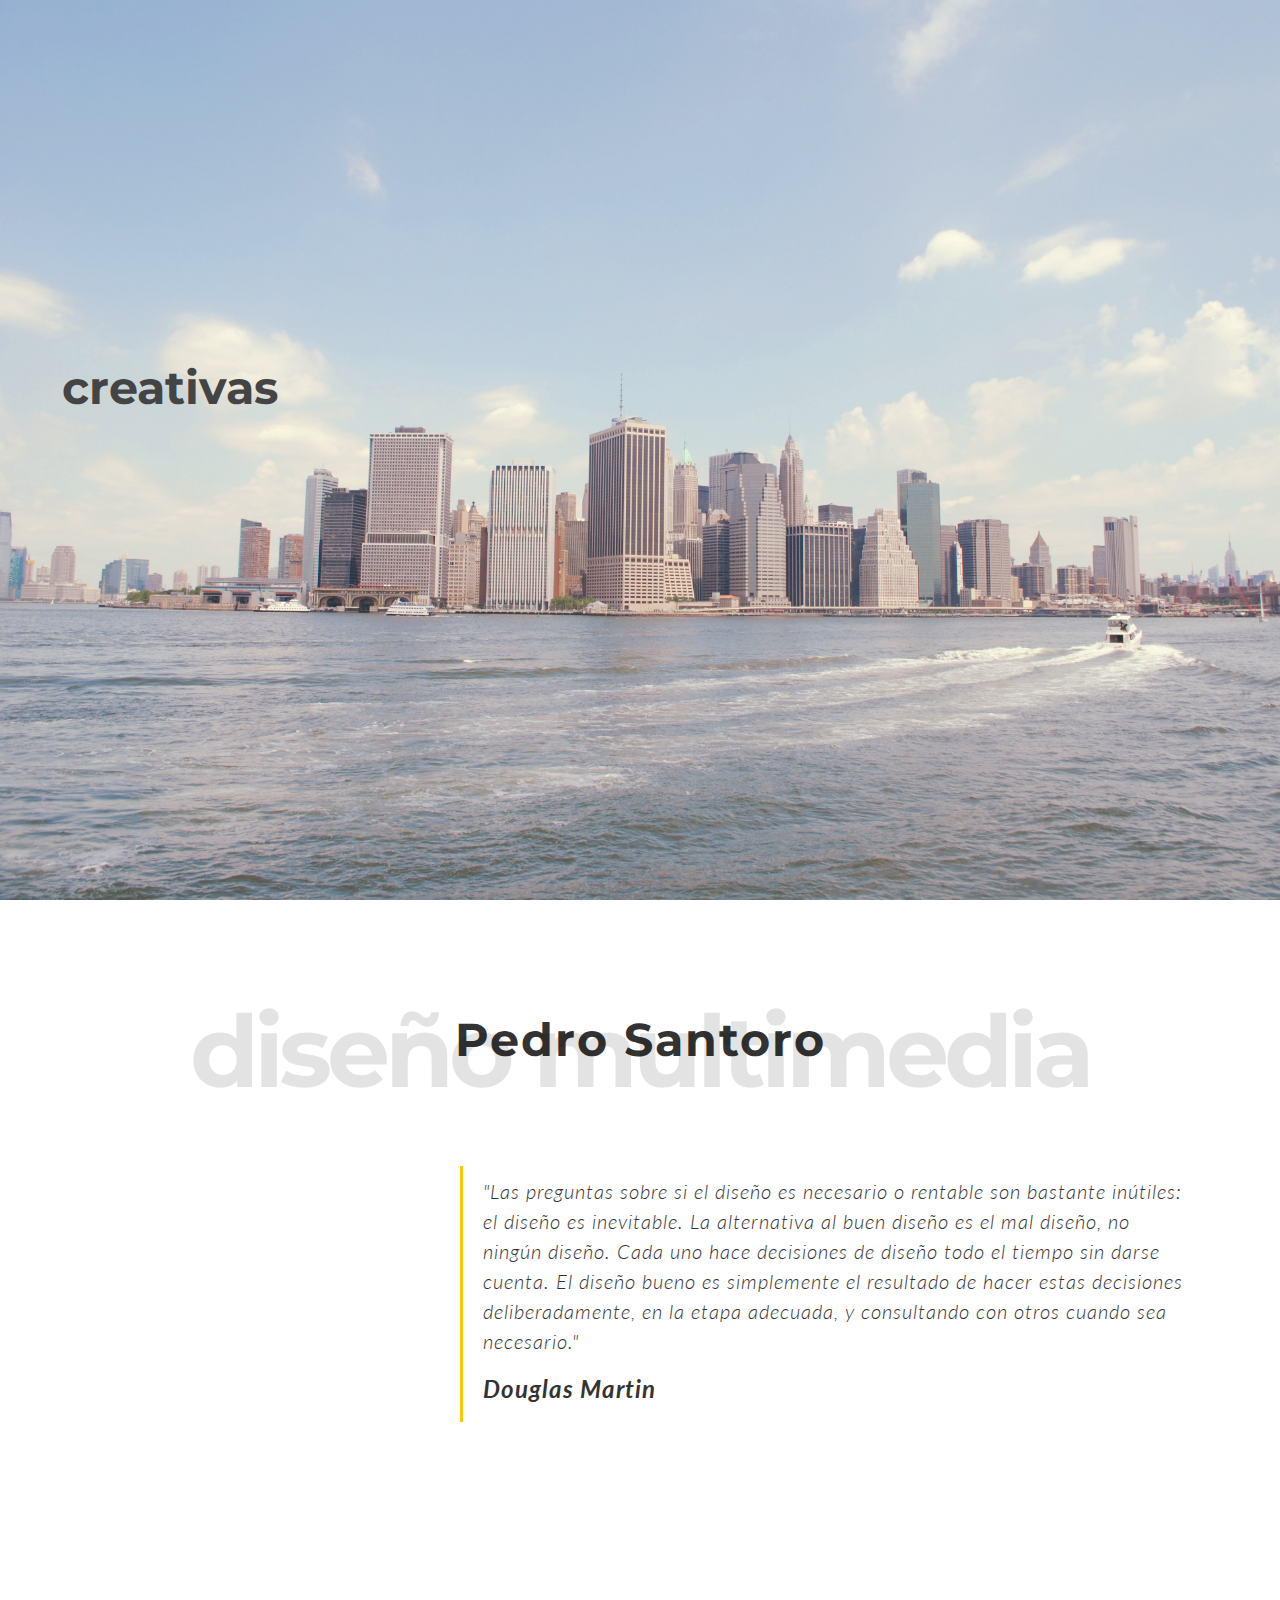
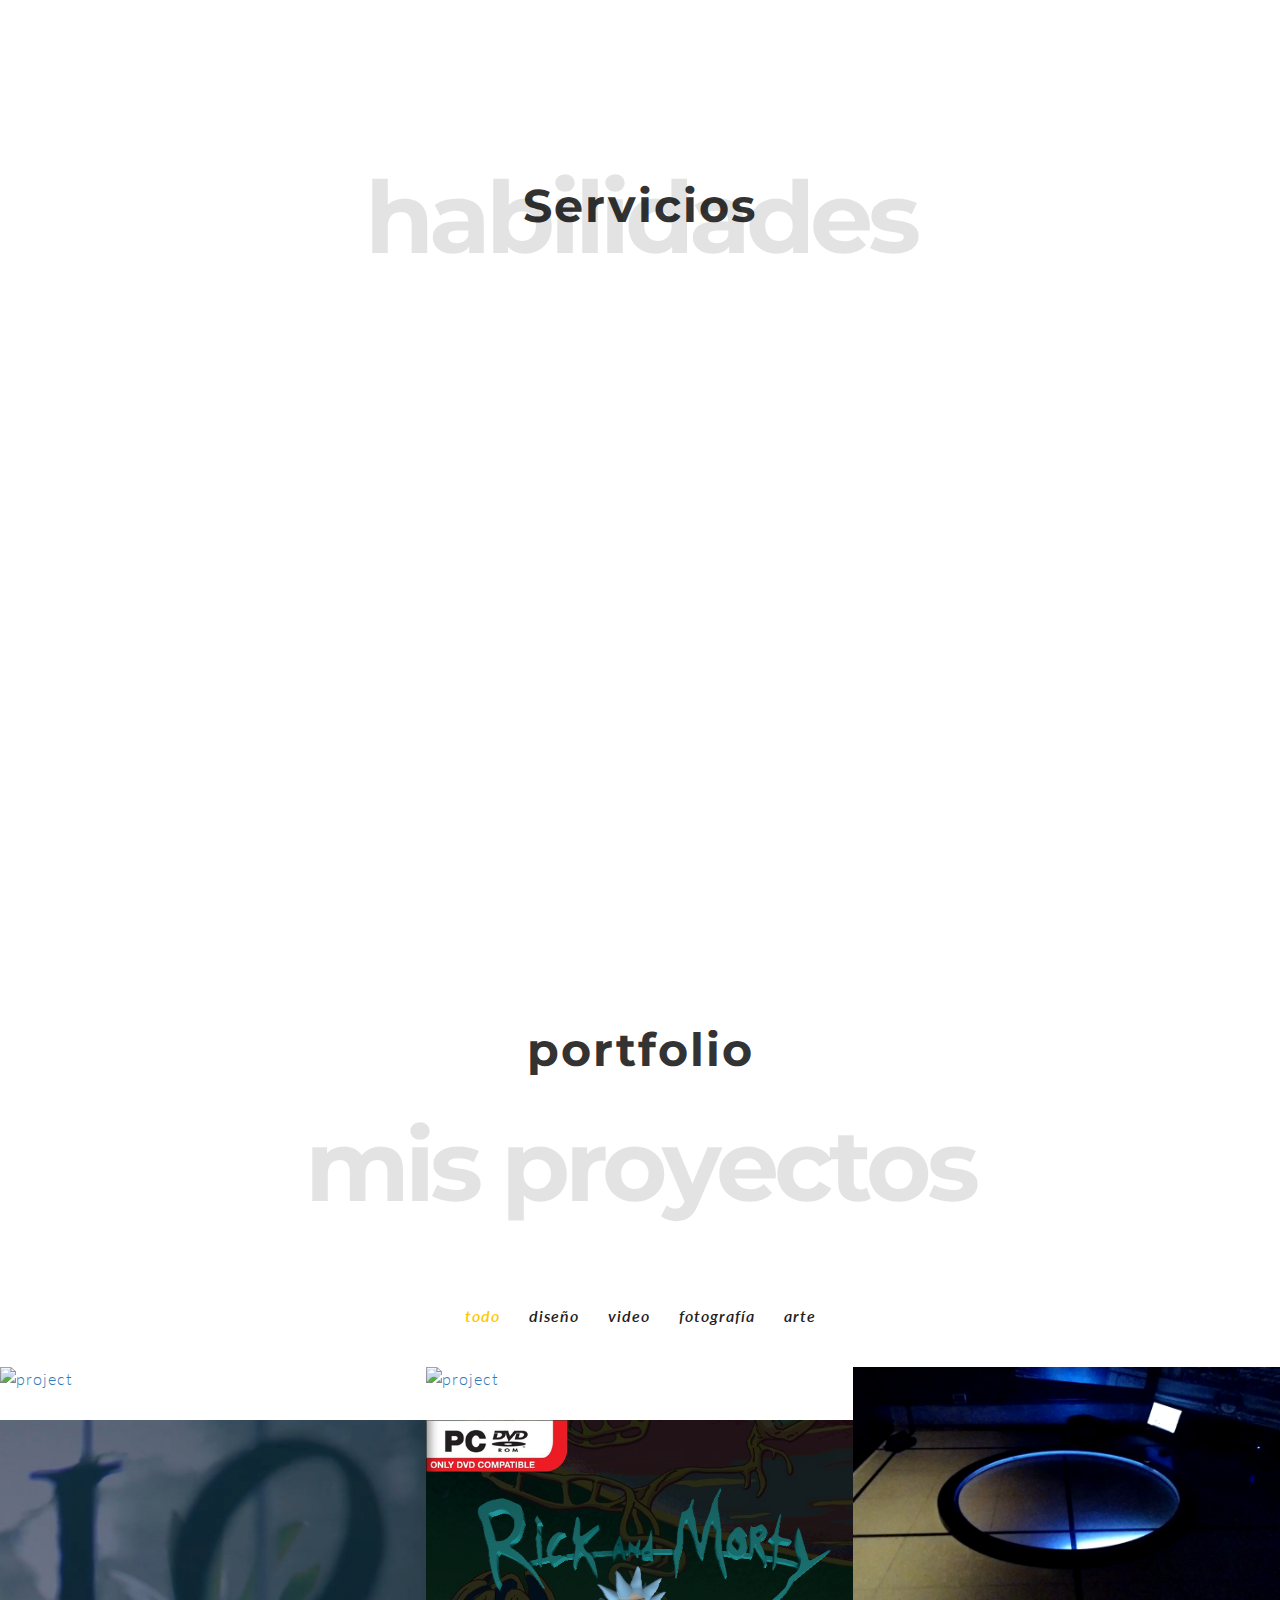
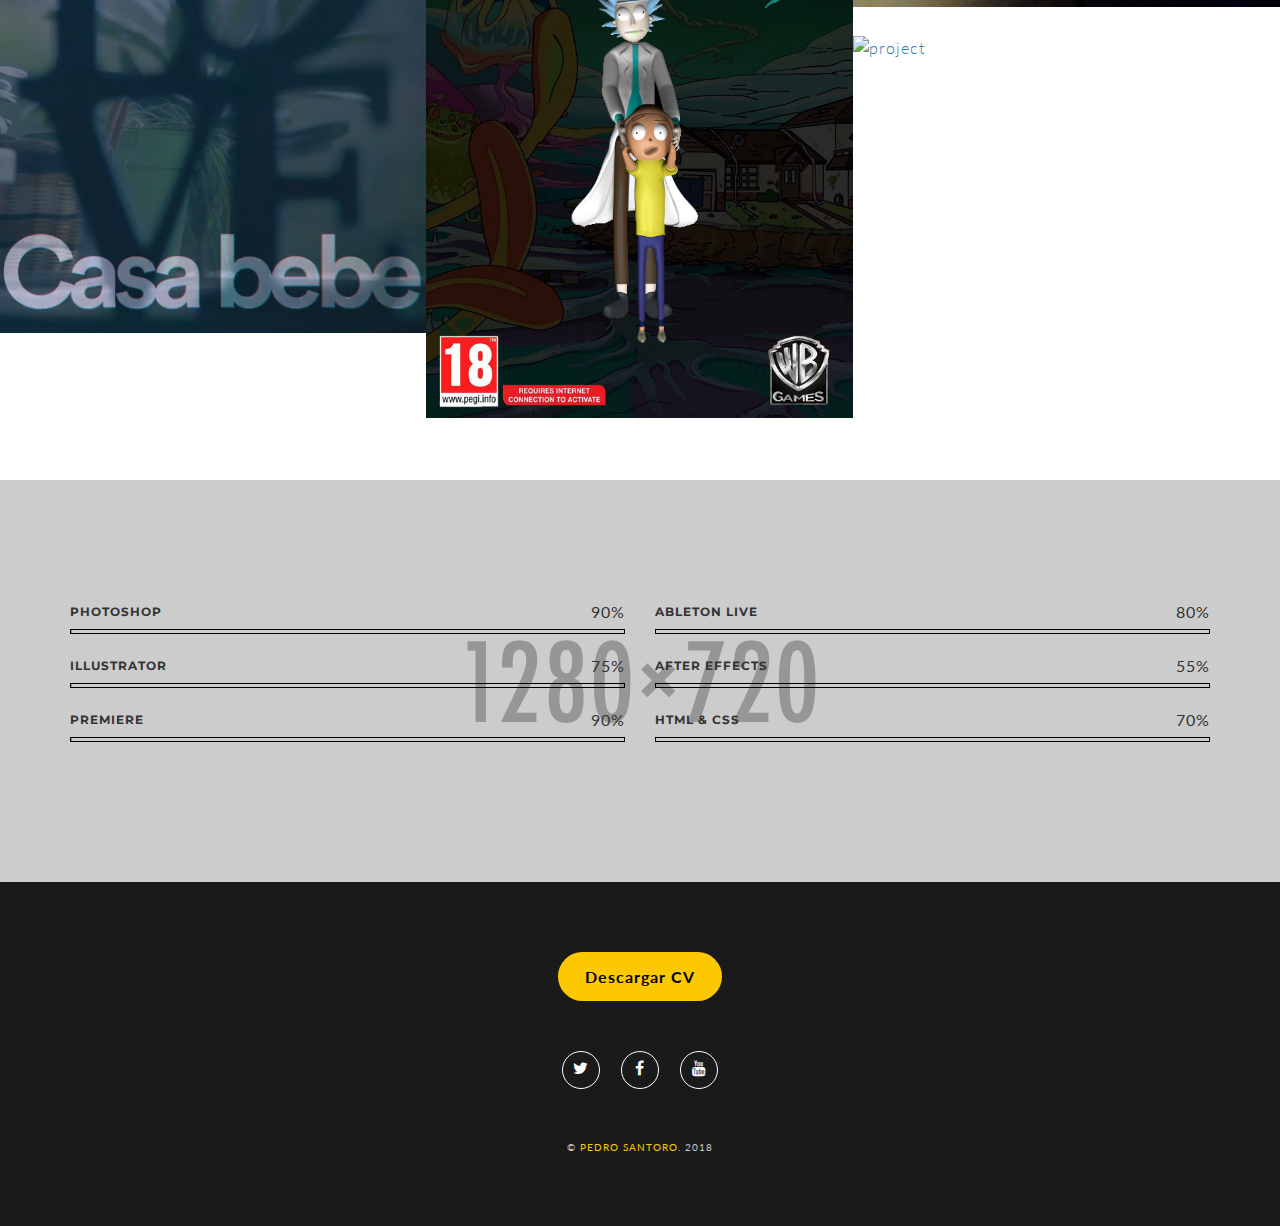
==== commit 20806cb5: "." ====
--- a/Pedro/hedonehtml-11/hedonehtml-11/pedro/index.html
+++ b/Pedro/hedonehtml-11/hedonehtml-11/pedro/index.html
@@ -35,6 +35,8 @@
         <link href="assets/css/colors.css" rel="stylesheet" type="text/css"/>  
         <link rel="icon" href="http://fototeg.ru/favicon.ico" type="image/x-icon" />
         <link rel="shortcut icon" href="http://fototeg.ru/favicon.ico" type="image/x-icon" />
+        <!-- jQuery (necessary for Bootstrap's JavaScript plugins) -->
+        <script src="assets/js/jquery.js"></script>
     </head>
 	<body class="royal_preloader">	
 
@@ -388,7 +390,7 @@
             <div class="container">
                 <div class="row">
                     <div class="footer-logo">
-                        <img src="assets/img/logo-white.png" alt="footer logo"/>
+                        <a href="assets/img/PedroSantoro_Curriculum.png" download style="display: block; margin: 25px auto; width: 14%; text-align: center; font-weight: bold; margin-top: 0; background-color: #fcc900; padding: 13px; color: black; margin-bottom: 50px; border-radius: 30px;">Descargar CV</a>
                     </div>
                     <div class="footer-social-block">
                         <a href="https://twitter.com/Eltuiterdepiter" class="w-inline-block social-wrap">
@@ -409,8 +411,7 @@
         </footer>
 
 		
-        <!-- jQuery (necessary for Bootstrap's JavaScript plugins) -->
-        <script src="assets/js/jquery.js"></script>
+
         <!-- Include all compiled plugins (below), or include individual files as needed -->
         <script src="assets/js/bootstrap.min.js"></script>
         <!-- PLUGINS -->
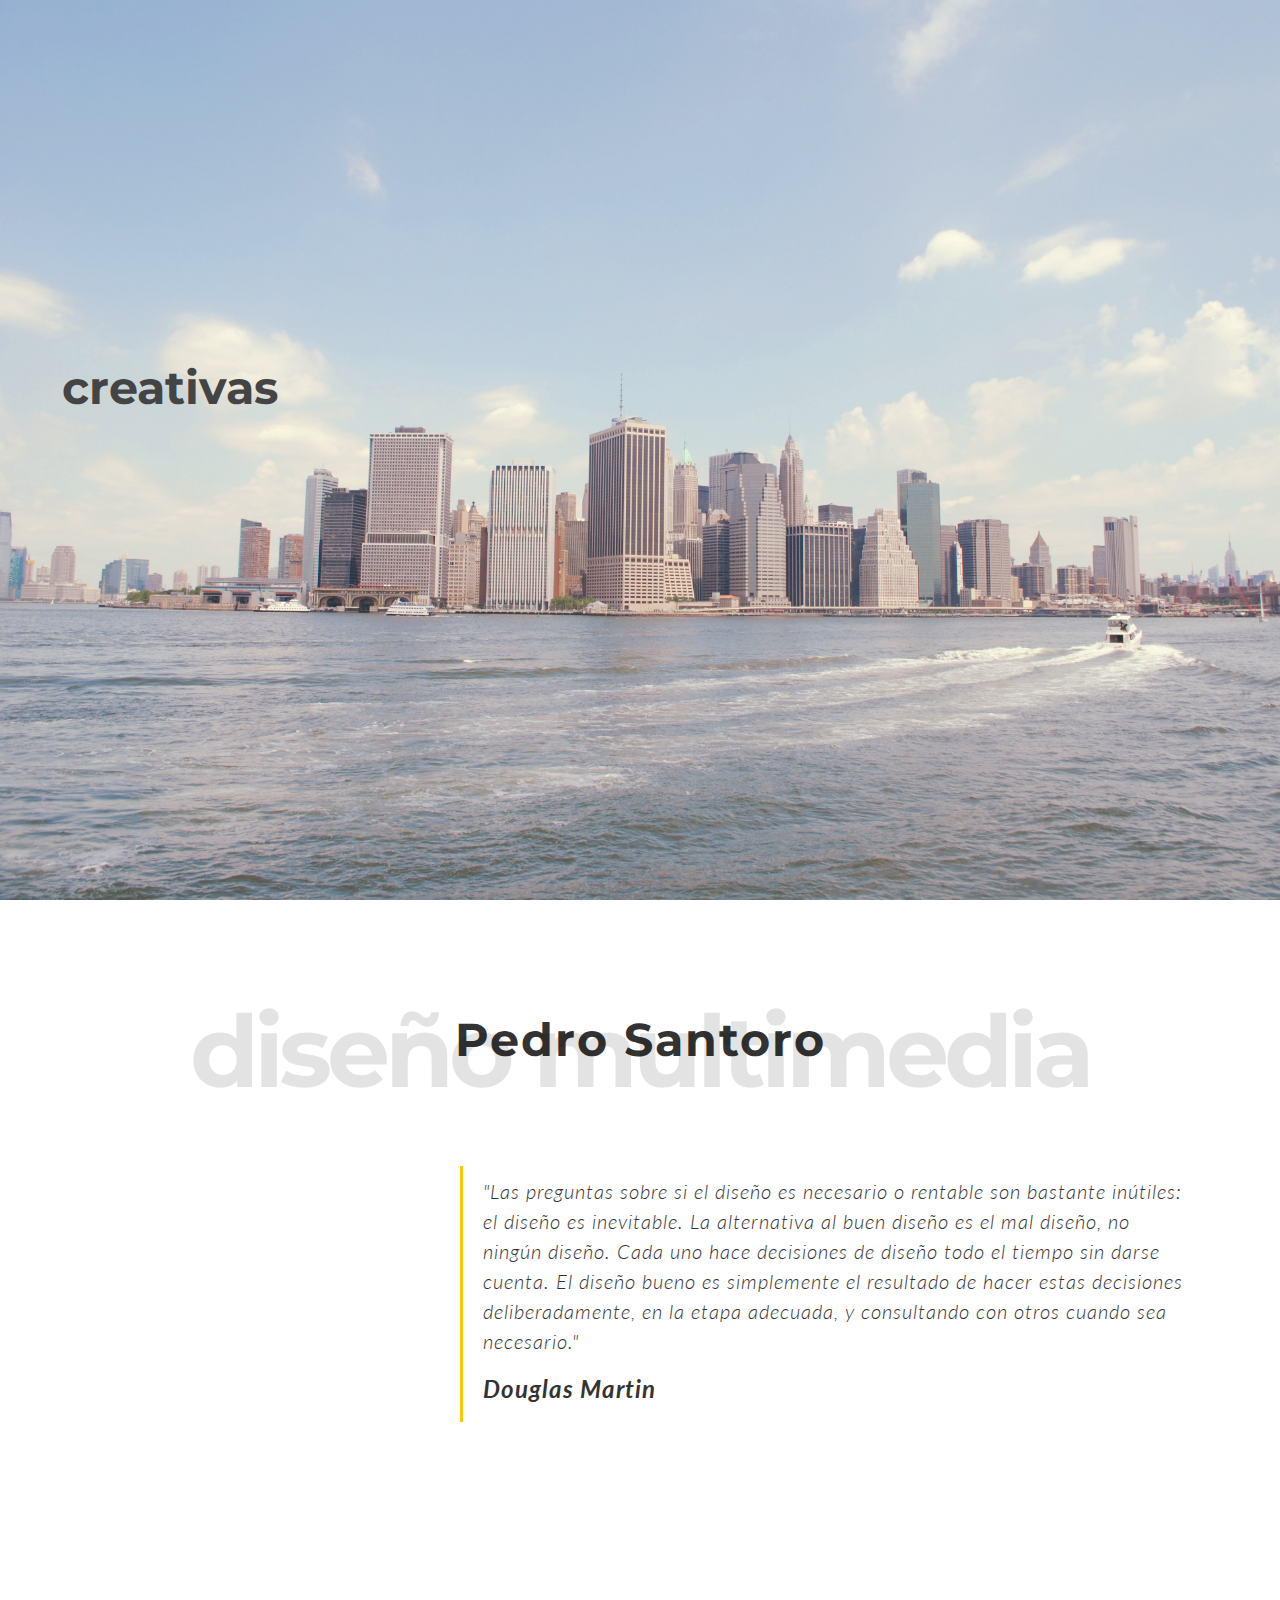
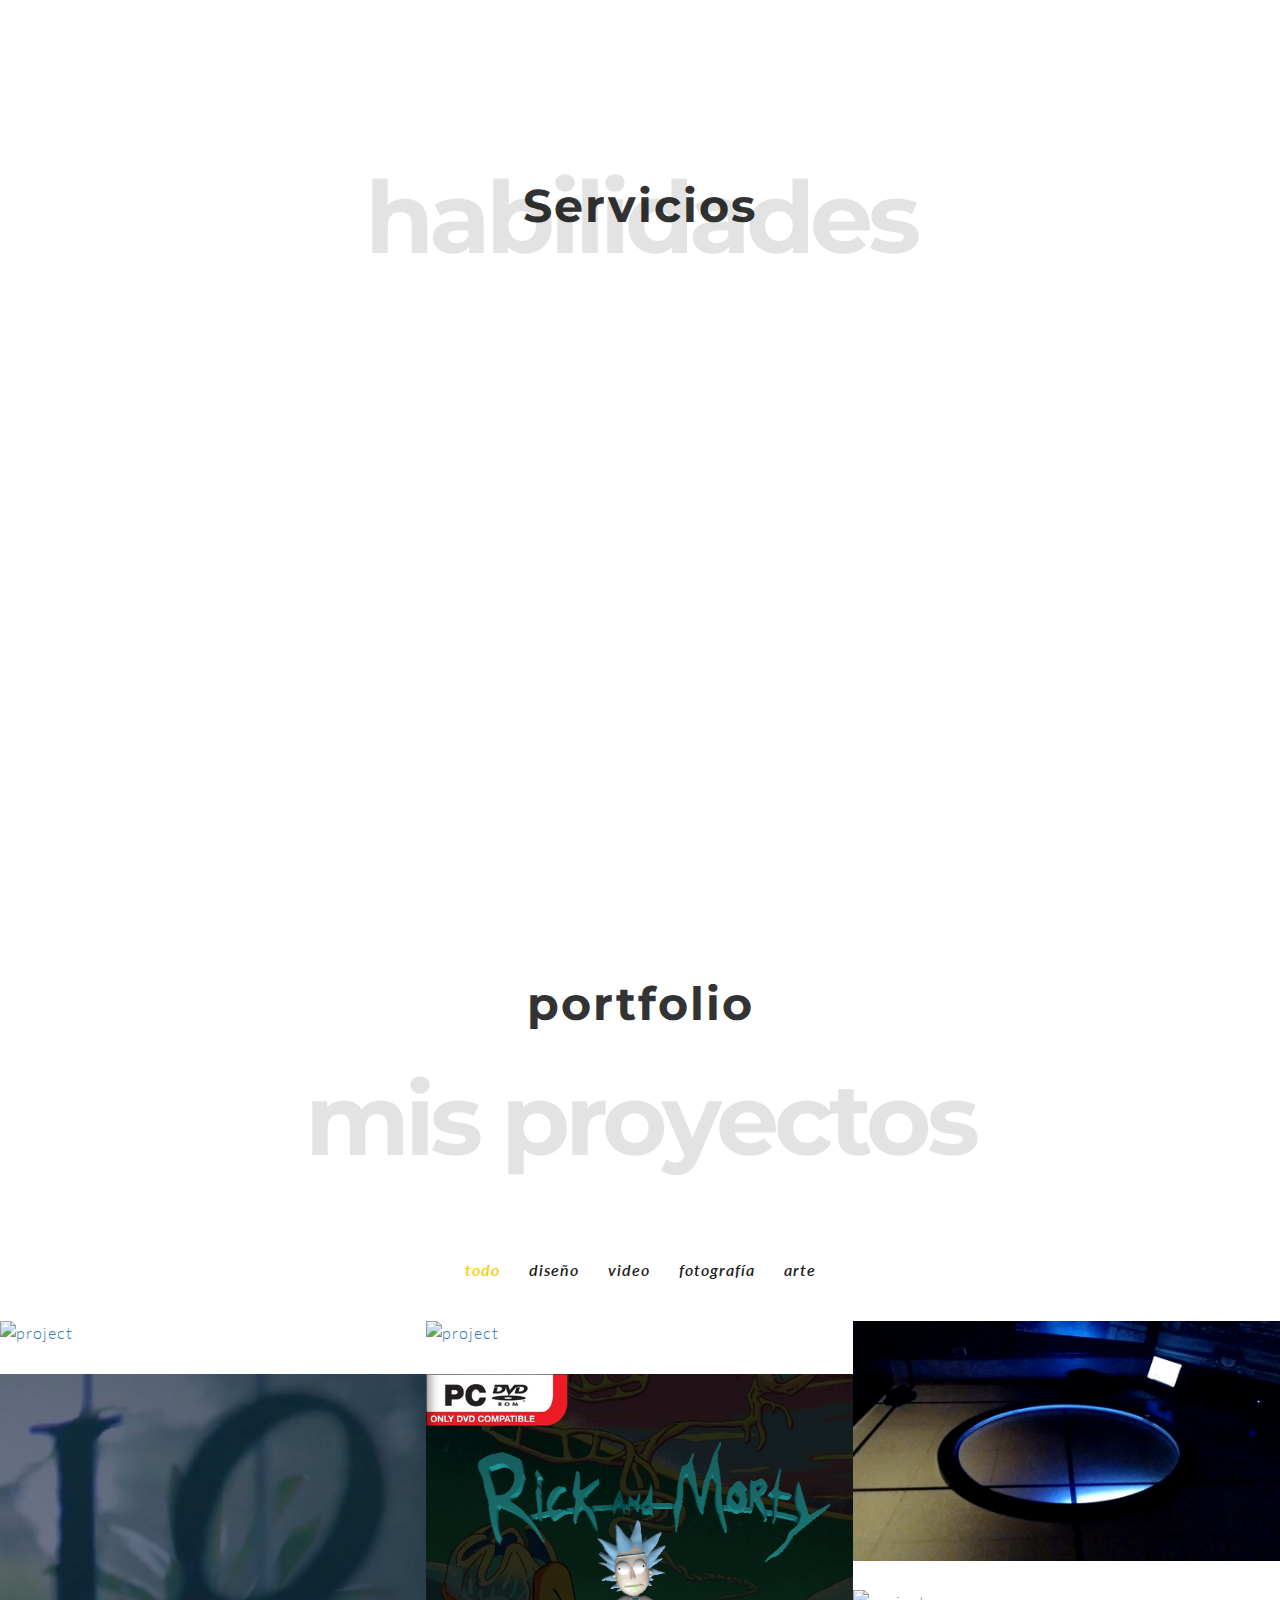
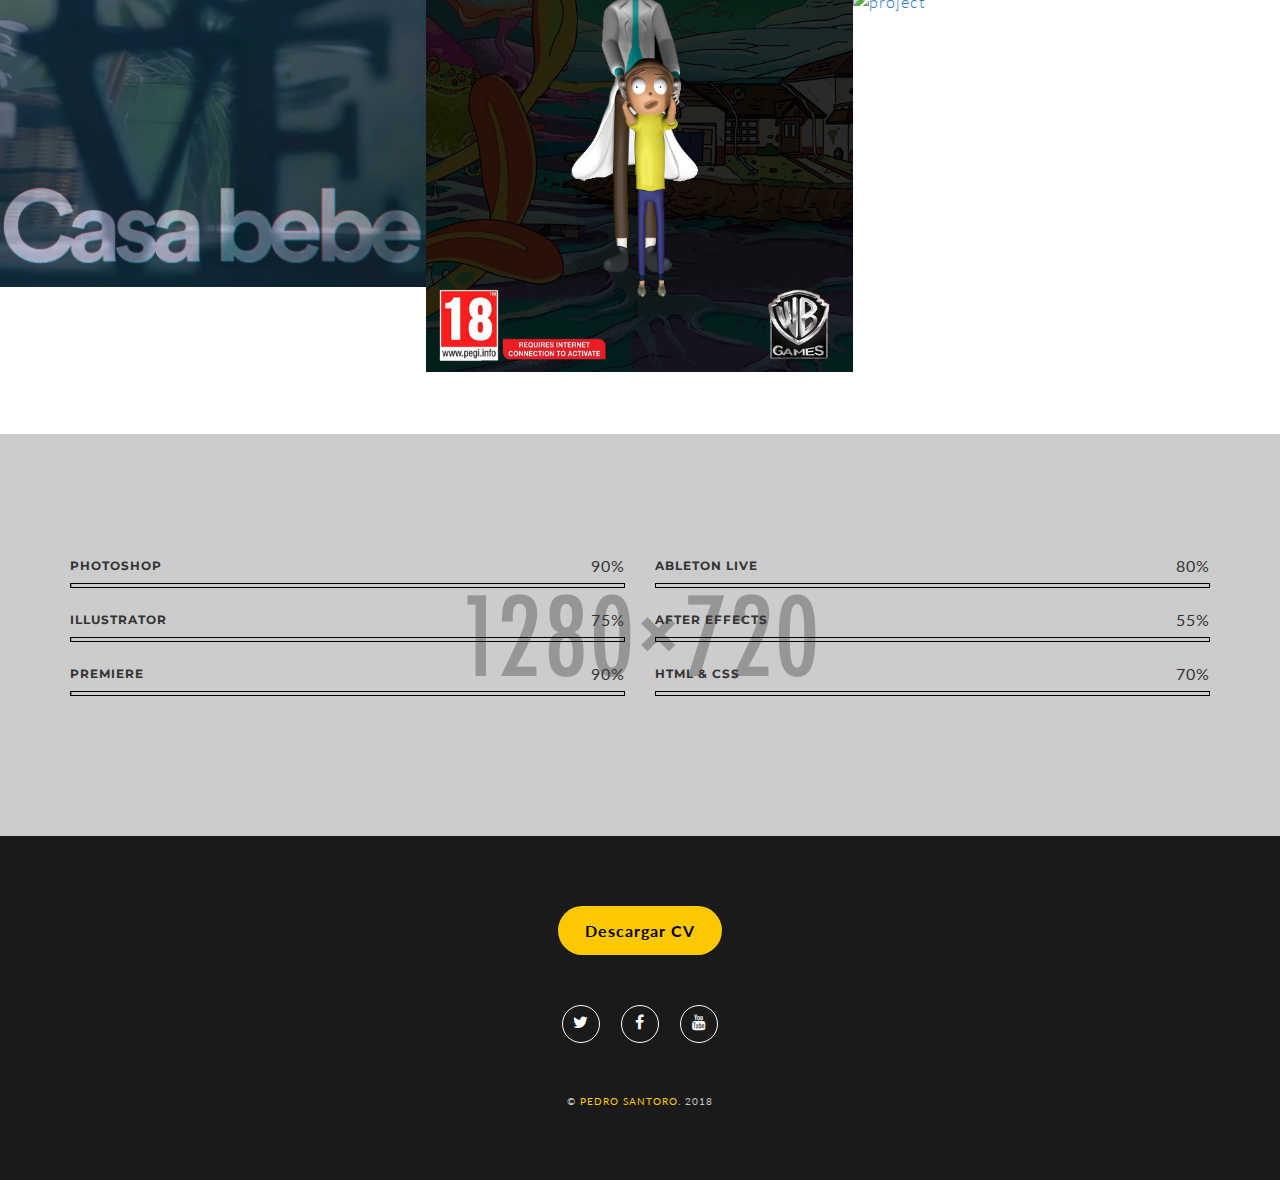
==== commit 2c399c0d: "." ====
--- a/Pedro/hedonehtml-11/hedonehtml-11/pedro/index.html
+++ b/Pedro/hedonehtml-11/hedonehtml-11/pedro/index.html
@@ -258,7 +258,7 @@
                             </div>
                         </div>
                         <!-- 1 col @ xs, 2 col @ sm, 2 col @ md -->
-                        <div class="grid-item col-xs-12 col-sm-6 col-md-4 art web">
+                        <div class="grid-item col-xs-12 col-sm-6 col-md-4 art">
                             <div class="grid-item-content">
                                 <a href="vertigo.html" class="masonry-portfolio-box-link">
                                     <div class="masonry-portfolio-box-mask">
@@ -271,7 +271,7 @@
                             </div>
                         </div>
                         <!-- 1 col @ xs, 2 col @ sm, 2 col @ md -->
-                        <div class="grid-item col-xs-12 col-sm-6 col-md-4 food">
+                        <div class="grid-item col-xs-12 col-sm-6 col-md-4 web">
                             <div class="grid-item-content">
                                 <a href="casabebe.html" class="masonry-portfolio-box-link">
                                     <div class="masonry-portfolio-box-mask">
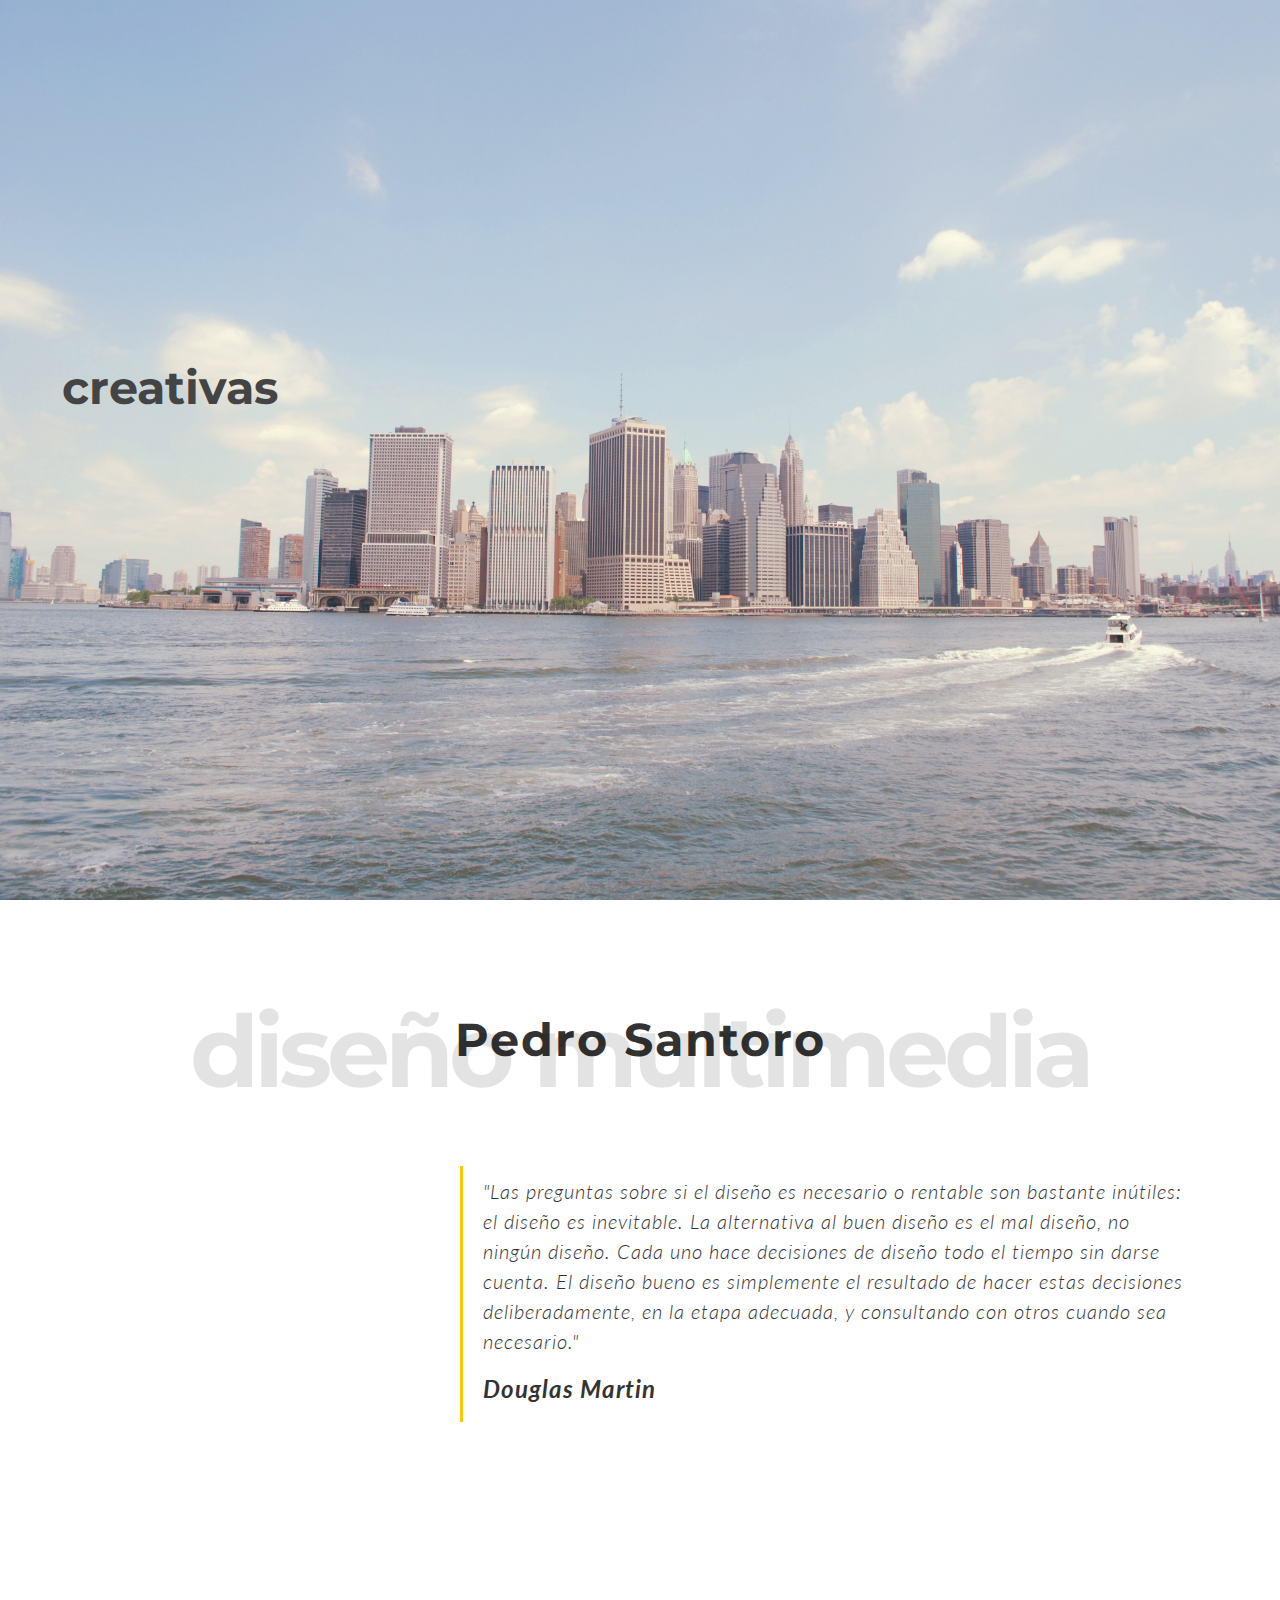
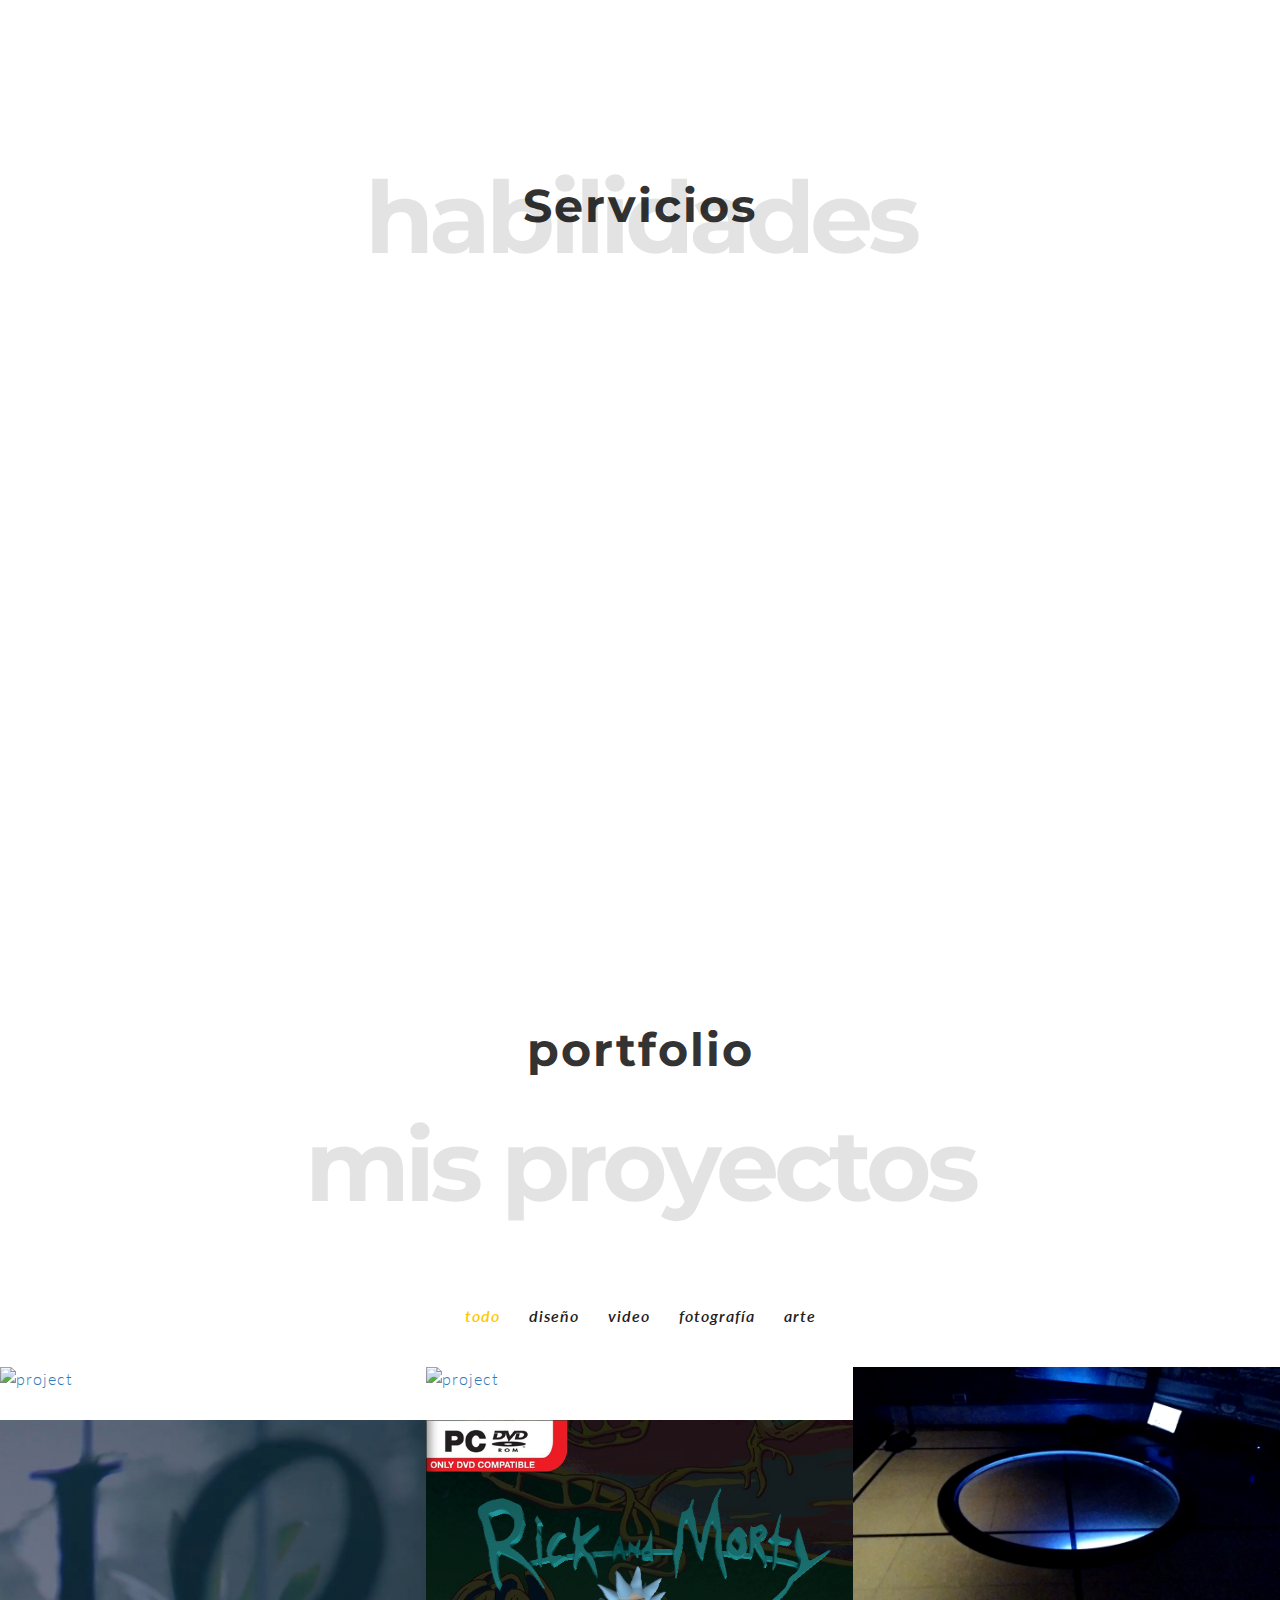
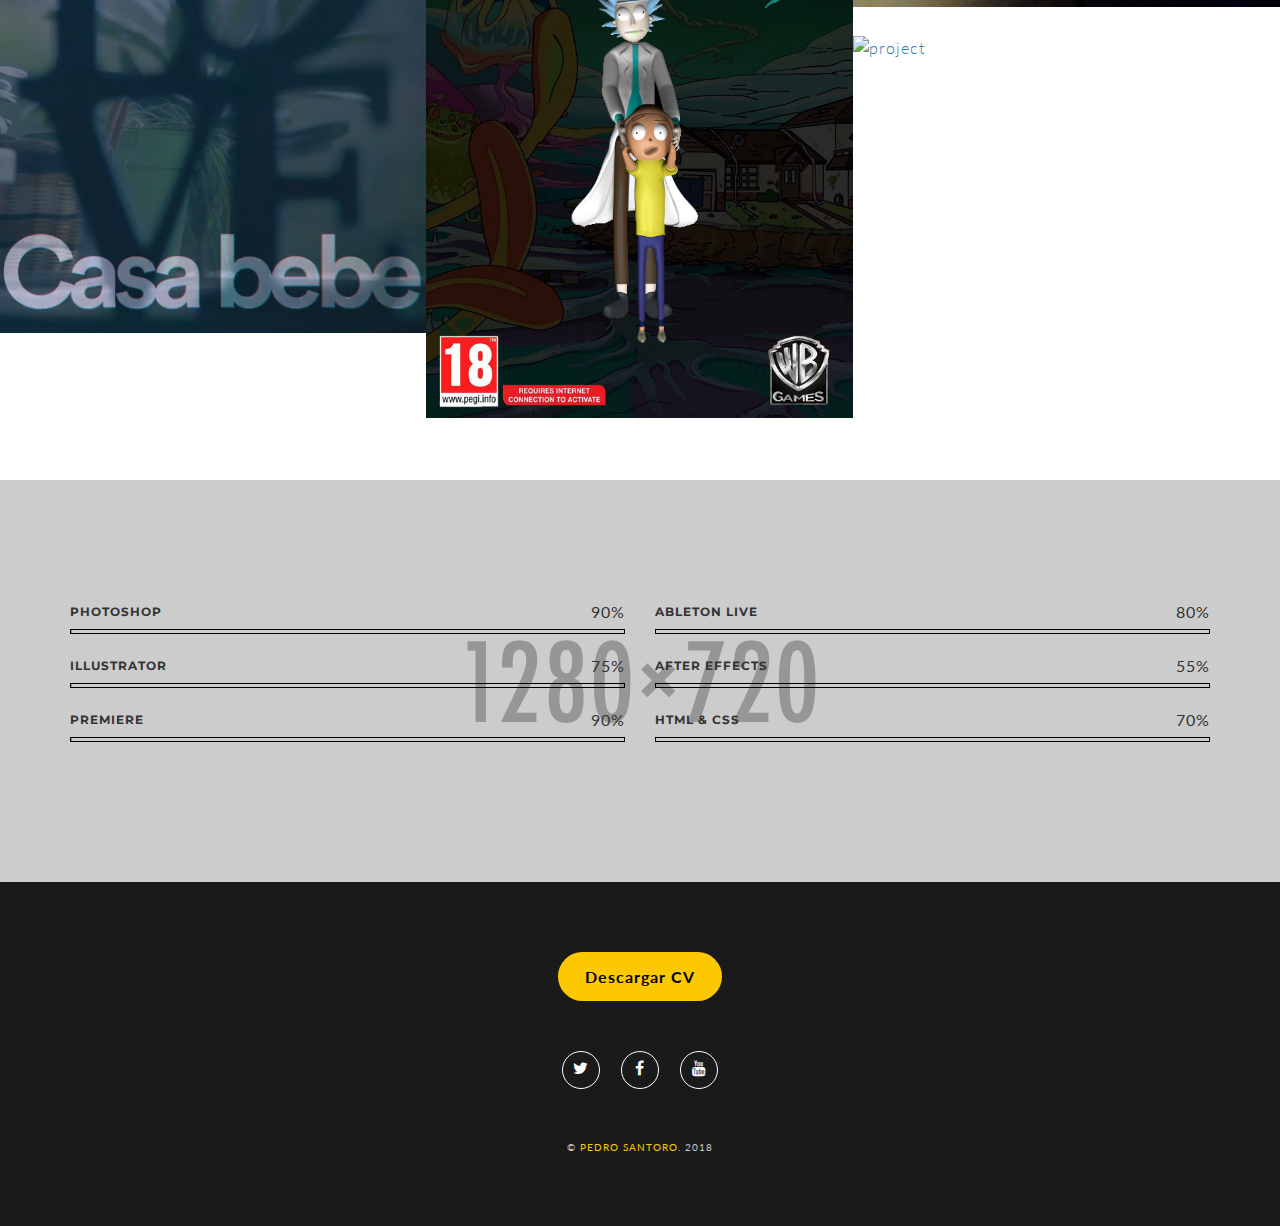
==== commit 9eebba5e: "." ====
--- a/Pedro/hedonehtml-11/hedonehtml-11/pedro/index.html
+++ b/Pedro/hedonehtml-11/hedonehtml-11/pedro/index.html
@@ -1,6 +1,16 @@
 <!DOCTYPE html>
 <html lang="en">
     <head>
+        <!-- Global site tag (gtag.js) - Google Analytics -->
+        <script async src="https://www.googletagmanager.com/gtag/js?id=UA-123172569-1"></script>
+        <script>
+          window.dataLayer = window.dataLayer || [];
+          function gtag(){dataLayer.push(arguments);}
+          gtag('js', new Date());
+
+          gtag('config', 'UA-123172569-1');
+        </script>
+
         <meta charset="utf-8">
         <meta http-equiv="X-UA-Compatible" content="IE=edge">
         <meta name="viewport" content="width=device-width, initial-scale=1">
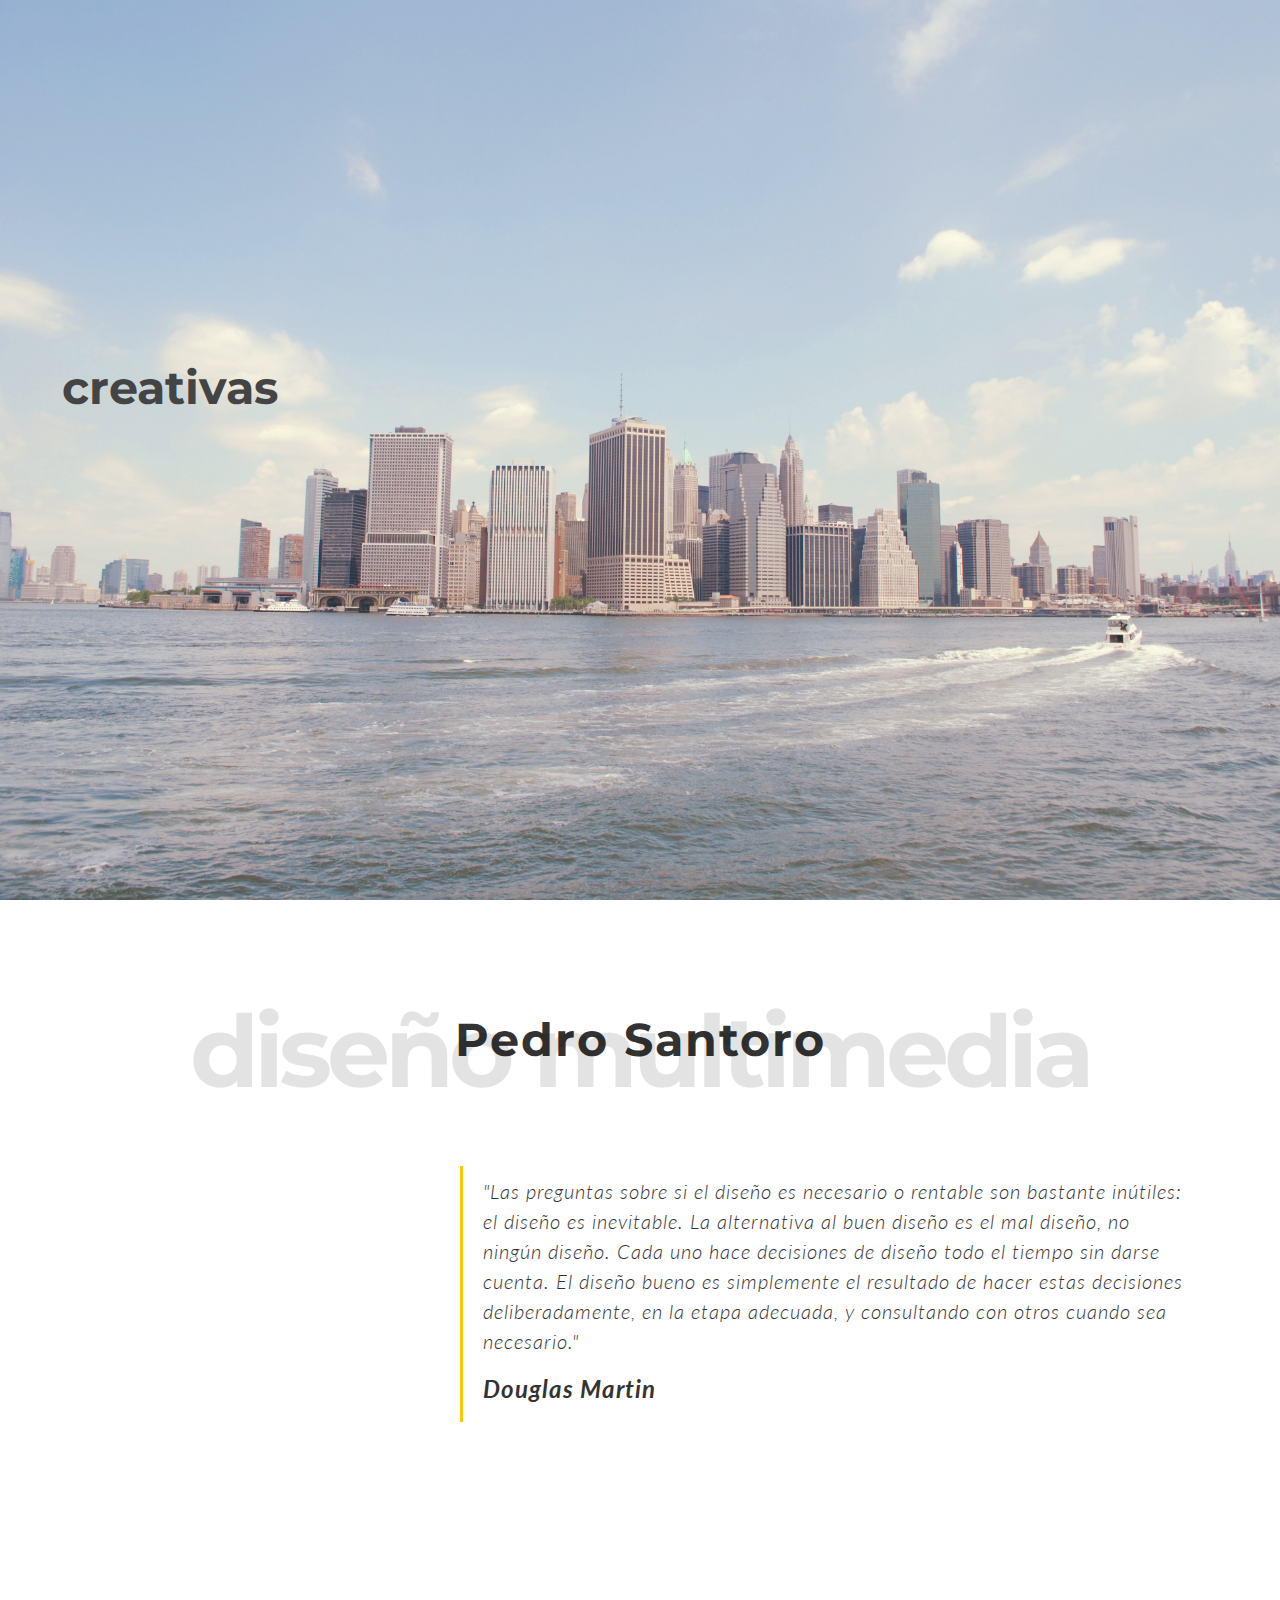
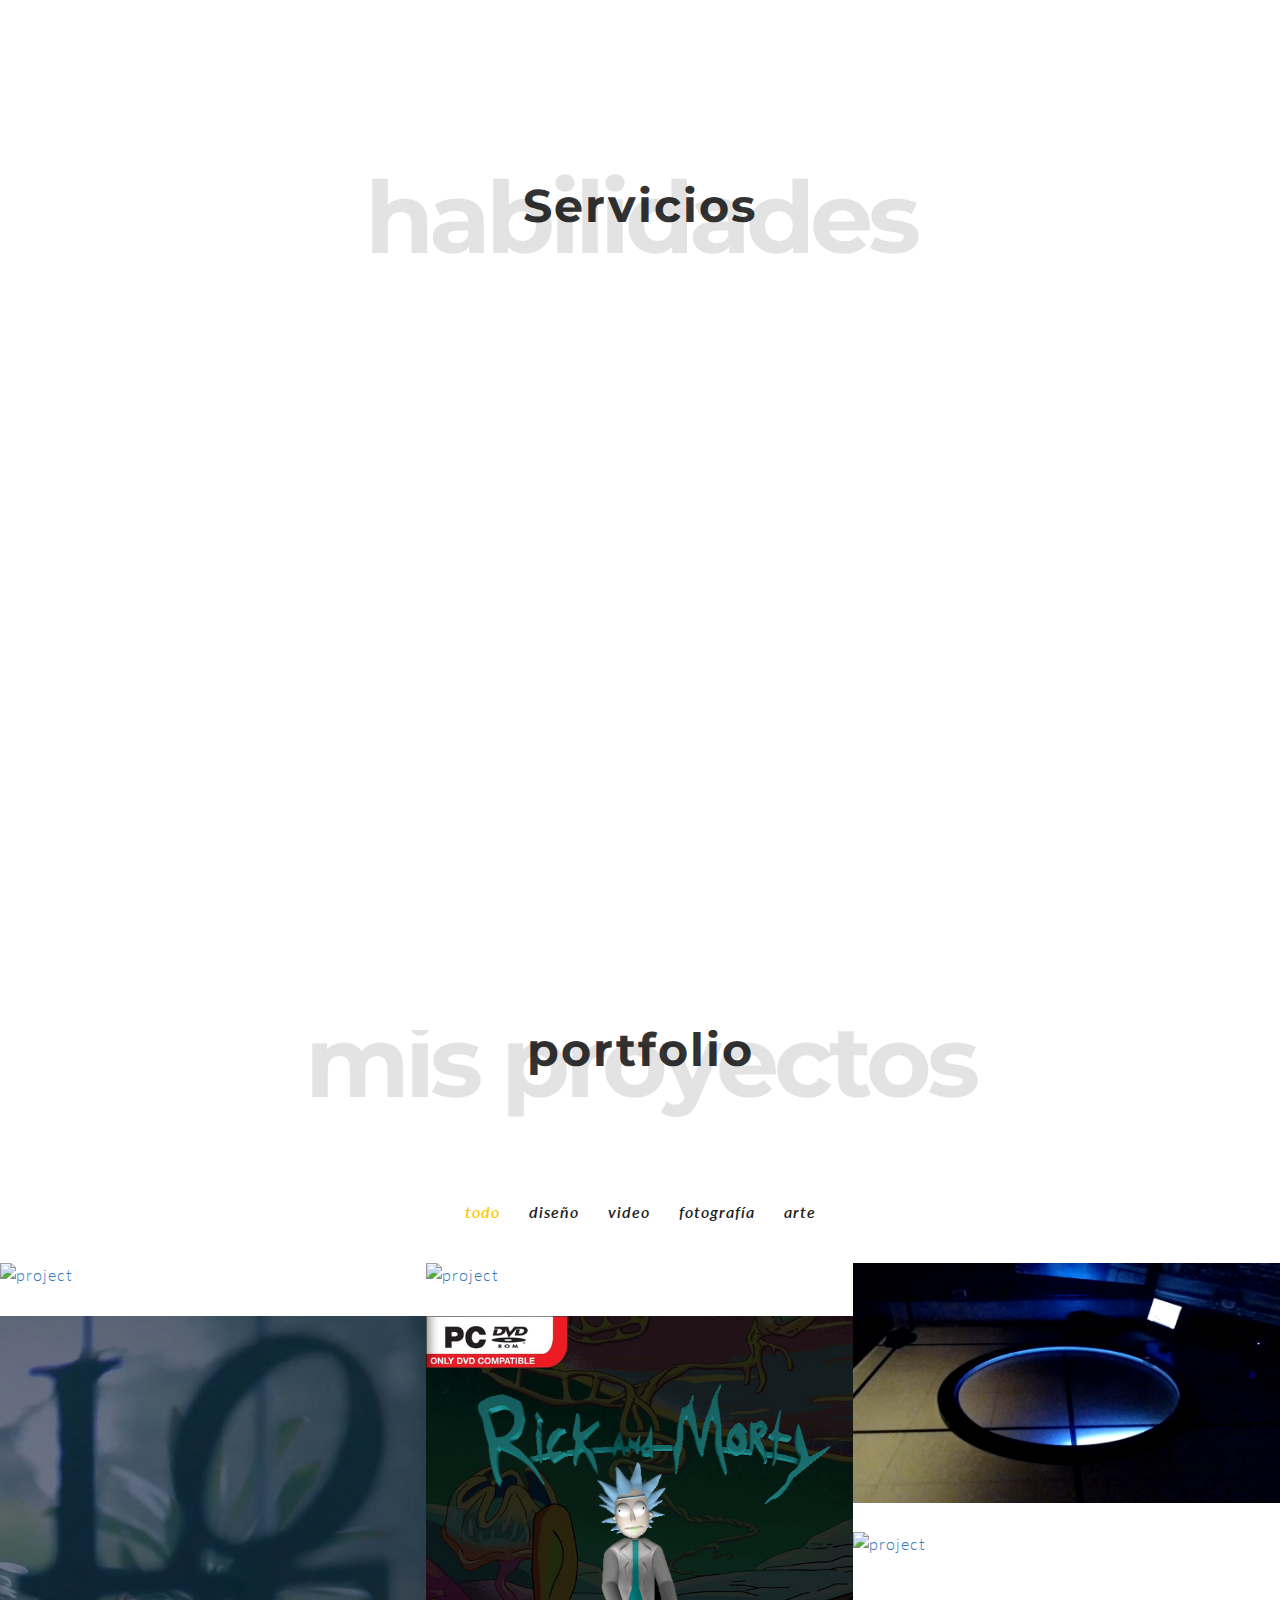
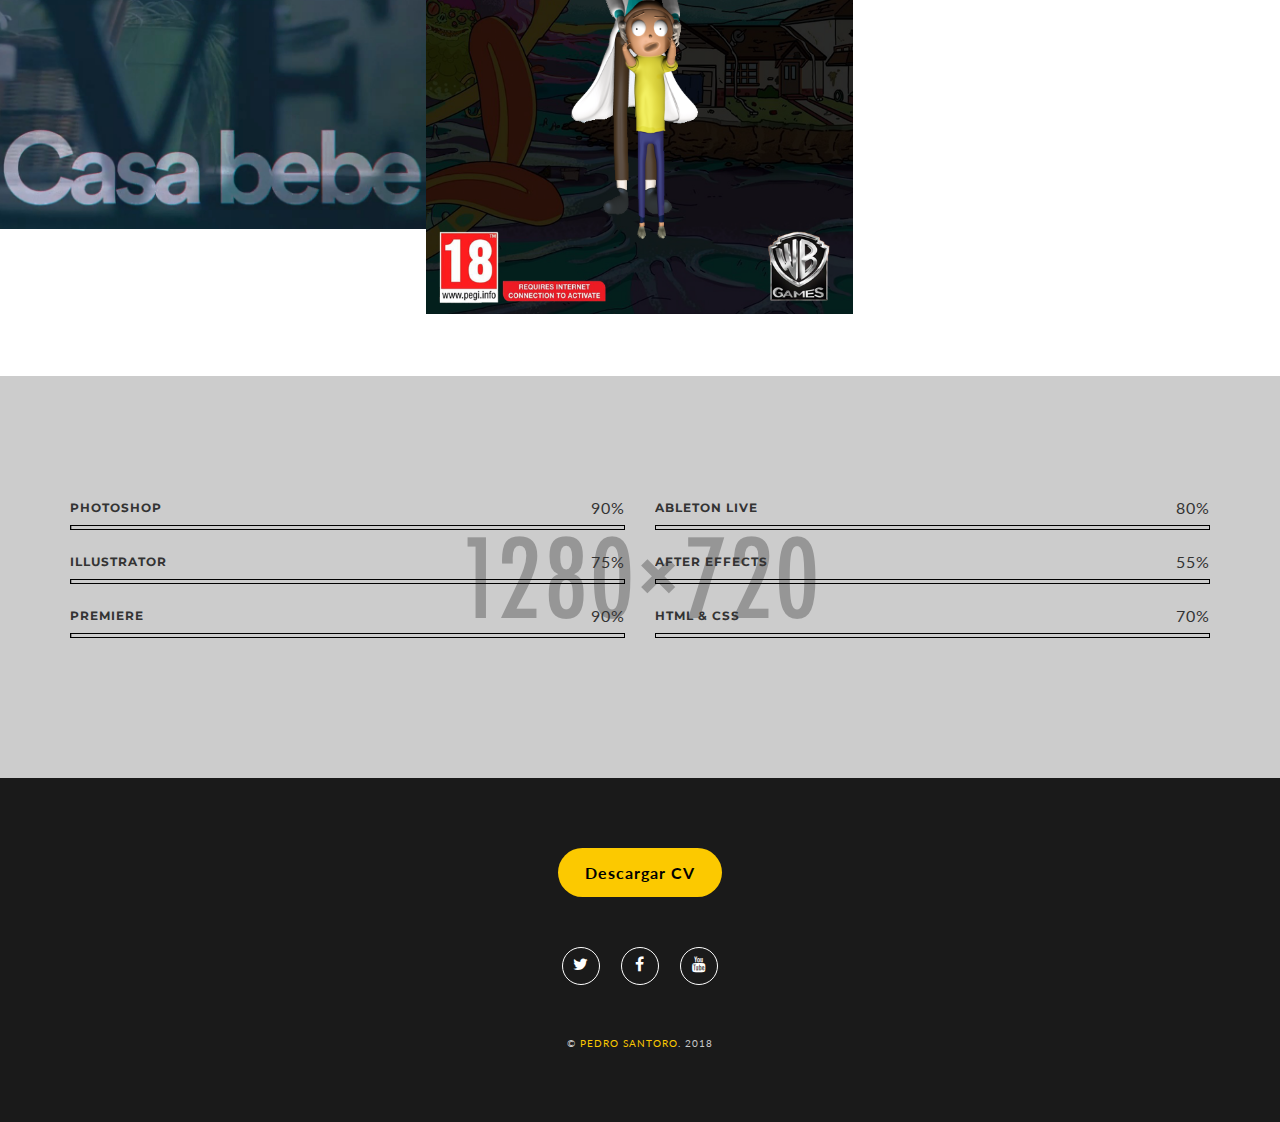
==== commit 7b53d259: "saque margin top" ====
--- a/Pedro/hedonehtml-11/hedonehtml-11/pedro/index.html
+++ b/Pedro/hedonehtml-11/hedonehtml-11/pedro/index.html
@@ -217,7 +217,7 @@
                 <div class="row">
                     <div class="animatedParent animateOnce">
                         <h3 class="head-h3">portfolio</h3>
-                        <p class="head-subtitle" style="margin-top:45px;">mis proyectos</p>
+                        <p class="head-subtitle">mis proyectos</p>
                     </div>
                 </div>
                 <!-- FILTERS -->
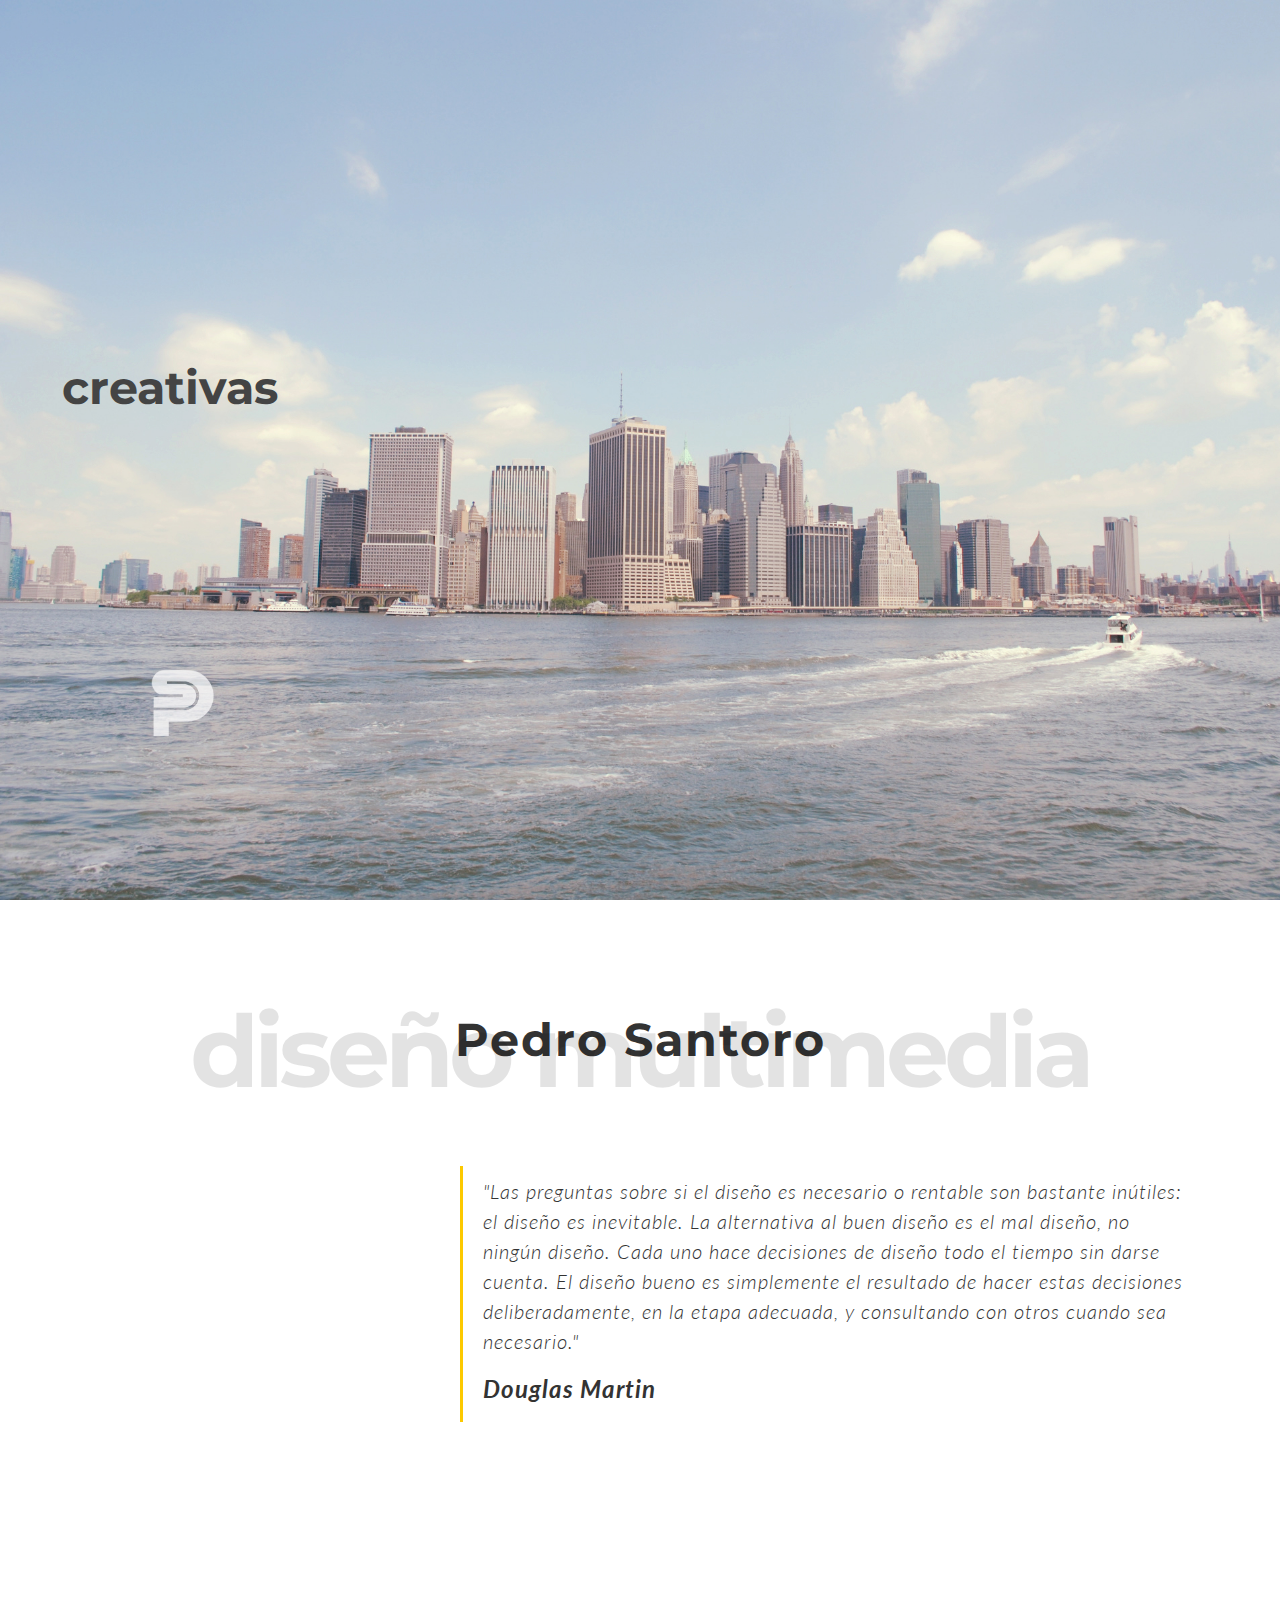
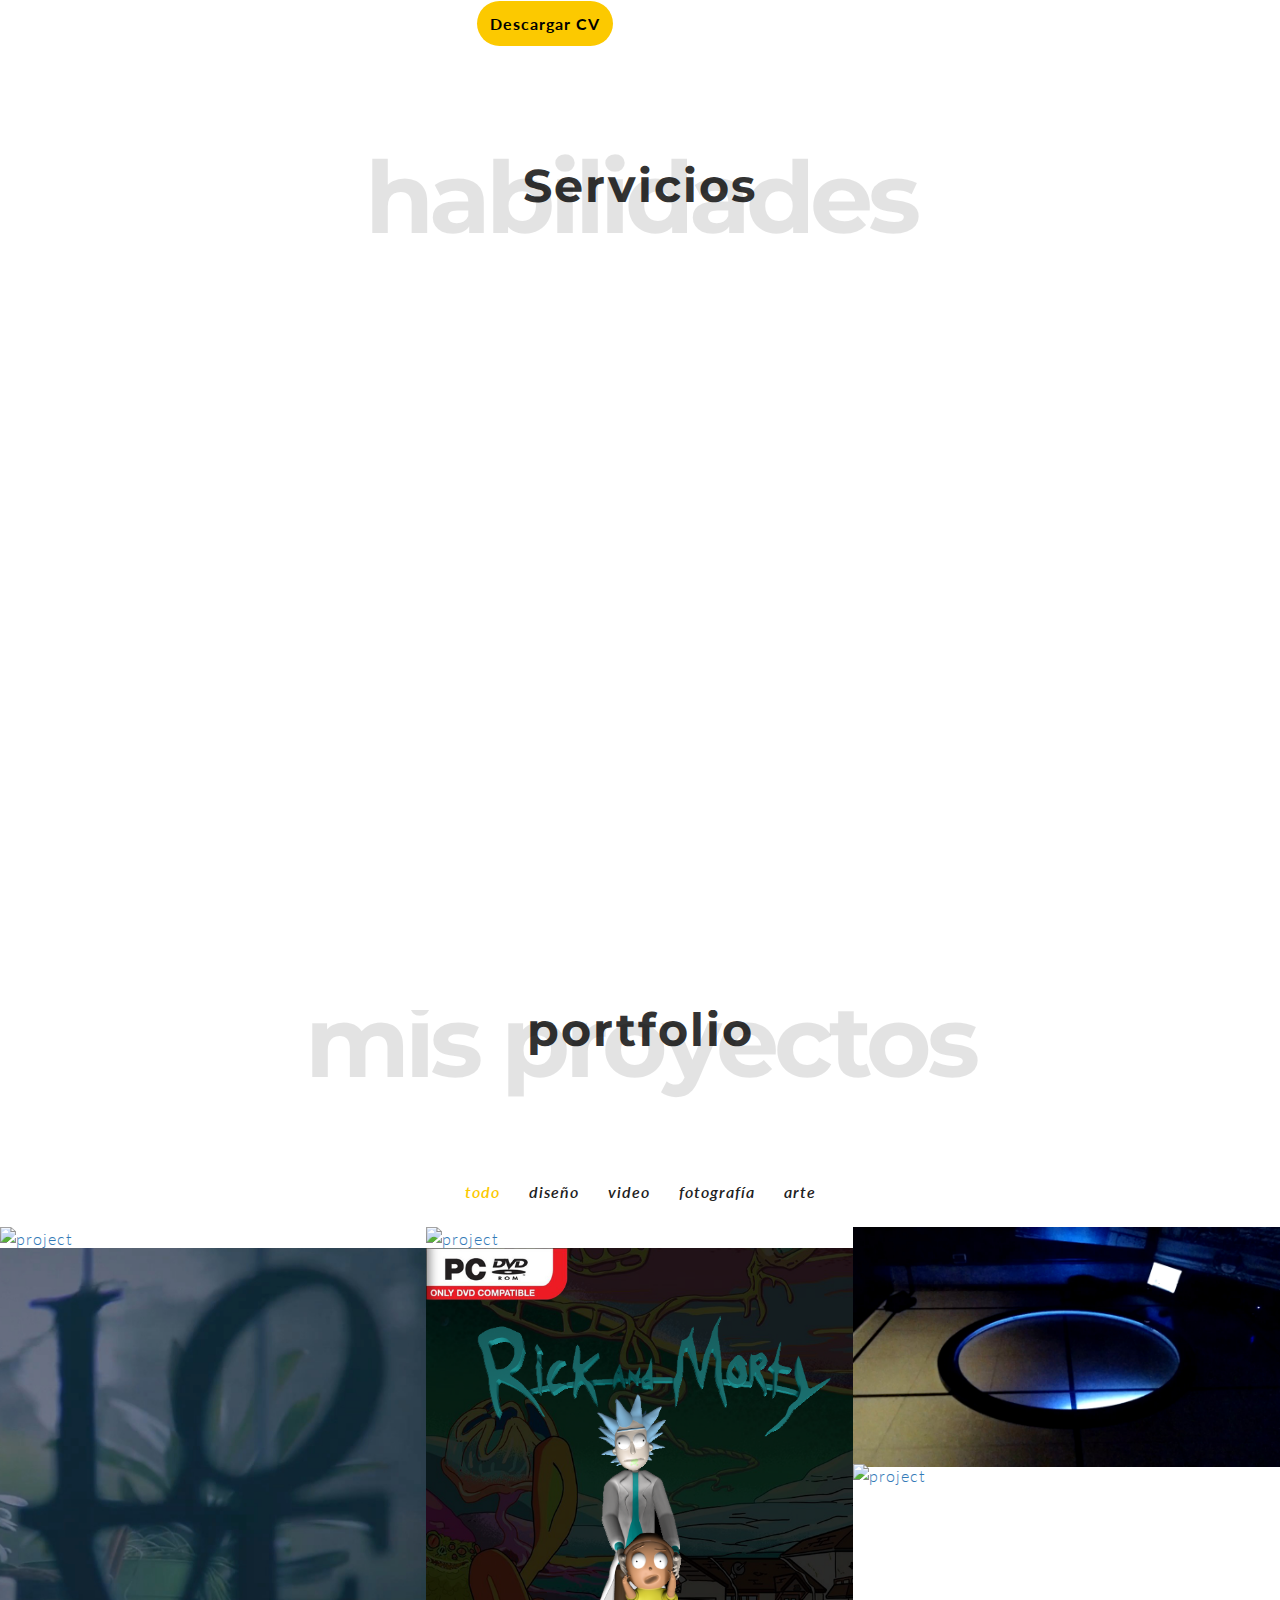
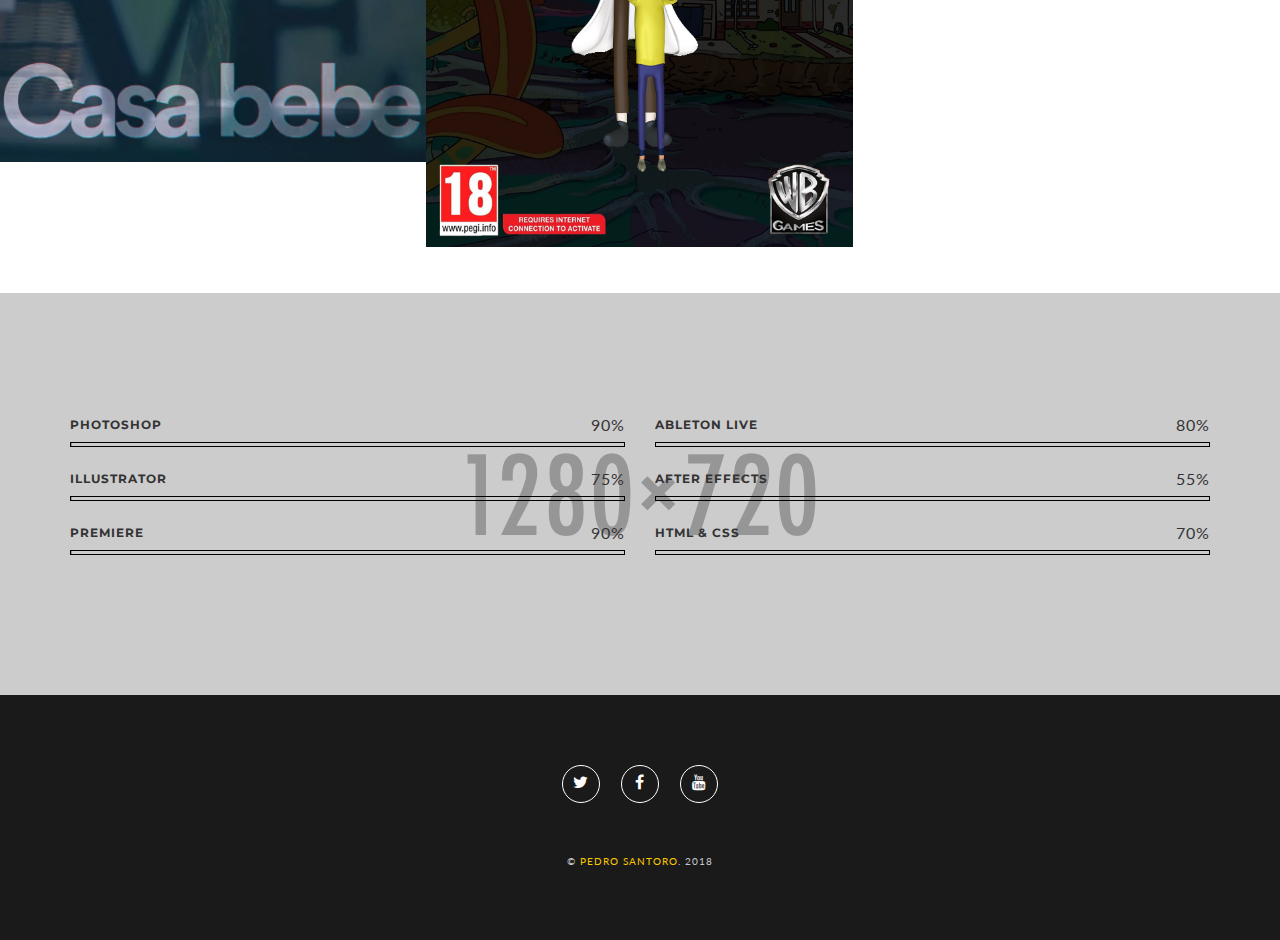
==== commit d03f395f: "margin" ====
--- a/Pedro/hedonehtml-11/hedonehtml-11/pedro/index.html
+++ b/Pedro/hedonehtml-11/hedonehtml-11/pedro/index.html
@@ -142,7 +142,7 @@
                 <div class="row">
                     <div class="animatedParent animateOnce">
                         <div class="col-sm-4">
-                            <img class="img-responsive animated fadeInUp" alt="about us" src="assets/img/about_1.jpg">
+                            <img class="img-responsive animated fadeInUp" alt="about us" src="assets/img/sobremi.jpg">
                         </div>
                         <div class="col-sm-8">
                             <blockquote class="quote">
@@ -150,6 +150,9 @@
                                 <h3 style="font-weight:bold;">Douglas Martin</h3>
                             </blockquote>
                         </div>
+                        <div class="footer-logo">
+                        <a href="assets/img/PedroSantoro_Curriculum.png" download style="margin: 25px auto; width: 14%; text-align: center; font-weight: bold; margin-top: 0; margin-left: 2em; background-color: #fcc900; padding: 13px; color: black; margin-bottom: 50px; border-radius: 30px;">Descargar CV</a>
+                        </div>
                     </div>
                 </div>
             </div>
@@ -194,7 +197,7 @@
                                     <img src="assets/img/light-bulb.png" Alt="Marketing Digital">
                                 </div>
                                 <div class="head-h6 services-head-h6">marketing digital</div>
-                                <div class="text-center">// identidad corporativa <br> // trabajo editorial</div>
+                                <div class="text-center">// identidad corporativa <br> // community management</div>
                             </div>
                         </div>
                         <div class="col-sm-6 animated fadeInUp delay-500">
@@ -399,9 +402,6 @@
         <footer class="footer">
             <div class="container">
                 <div class="row">
-                    <div class="footer-logo">
-                        <a href="assets/img/PedroSantoro_Curriculum.png" download style="display: block; margin: 25px auto; width: 14%; text-align: center; font-weight: bold; margin-top: 0; background-color: #fcc900; padding: 13px; color: black; margin-bottom: 50px; border-radius: 30px;">Descargar CV</a>
-                    </div>
                     <div class="footer-social-block">
                         <a href="https://twitter.com/Eltuiterdepiter" class="w-inline-block social-wrap">
                             <i class="fa fa-twitter"></i>
--- a/Pedro/hedonehtml-11/hedonehtml-11/pedro/assets/css/hedone.css
+++ b/Pedro/hedonehtml-11/hedonehtml-11/pedro/assets/css/hedone.css
@@ -442,7 +442,7 @@
     clear: both;
 }
 .img-responsive{
-    margin: 1em auto;
+    margin: 0em auto;
 }
 blockquote {
     margin-bottom: 10px;
@@ -1176,7 +1176,7 @@
     letter-spacing: 0px;
 }
 .quote {
-    margin-bottom: 10px;
+    margin-bottom: 9.5em;
     border-width: 3px;
     background-position: 21px 89%;
     background-size: 116px;
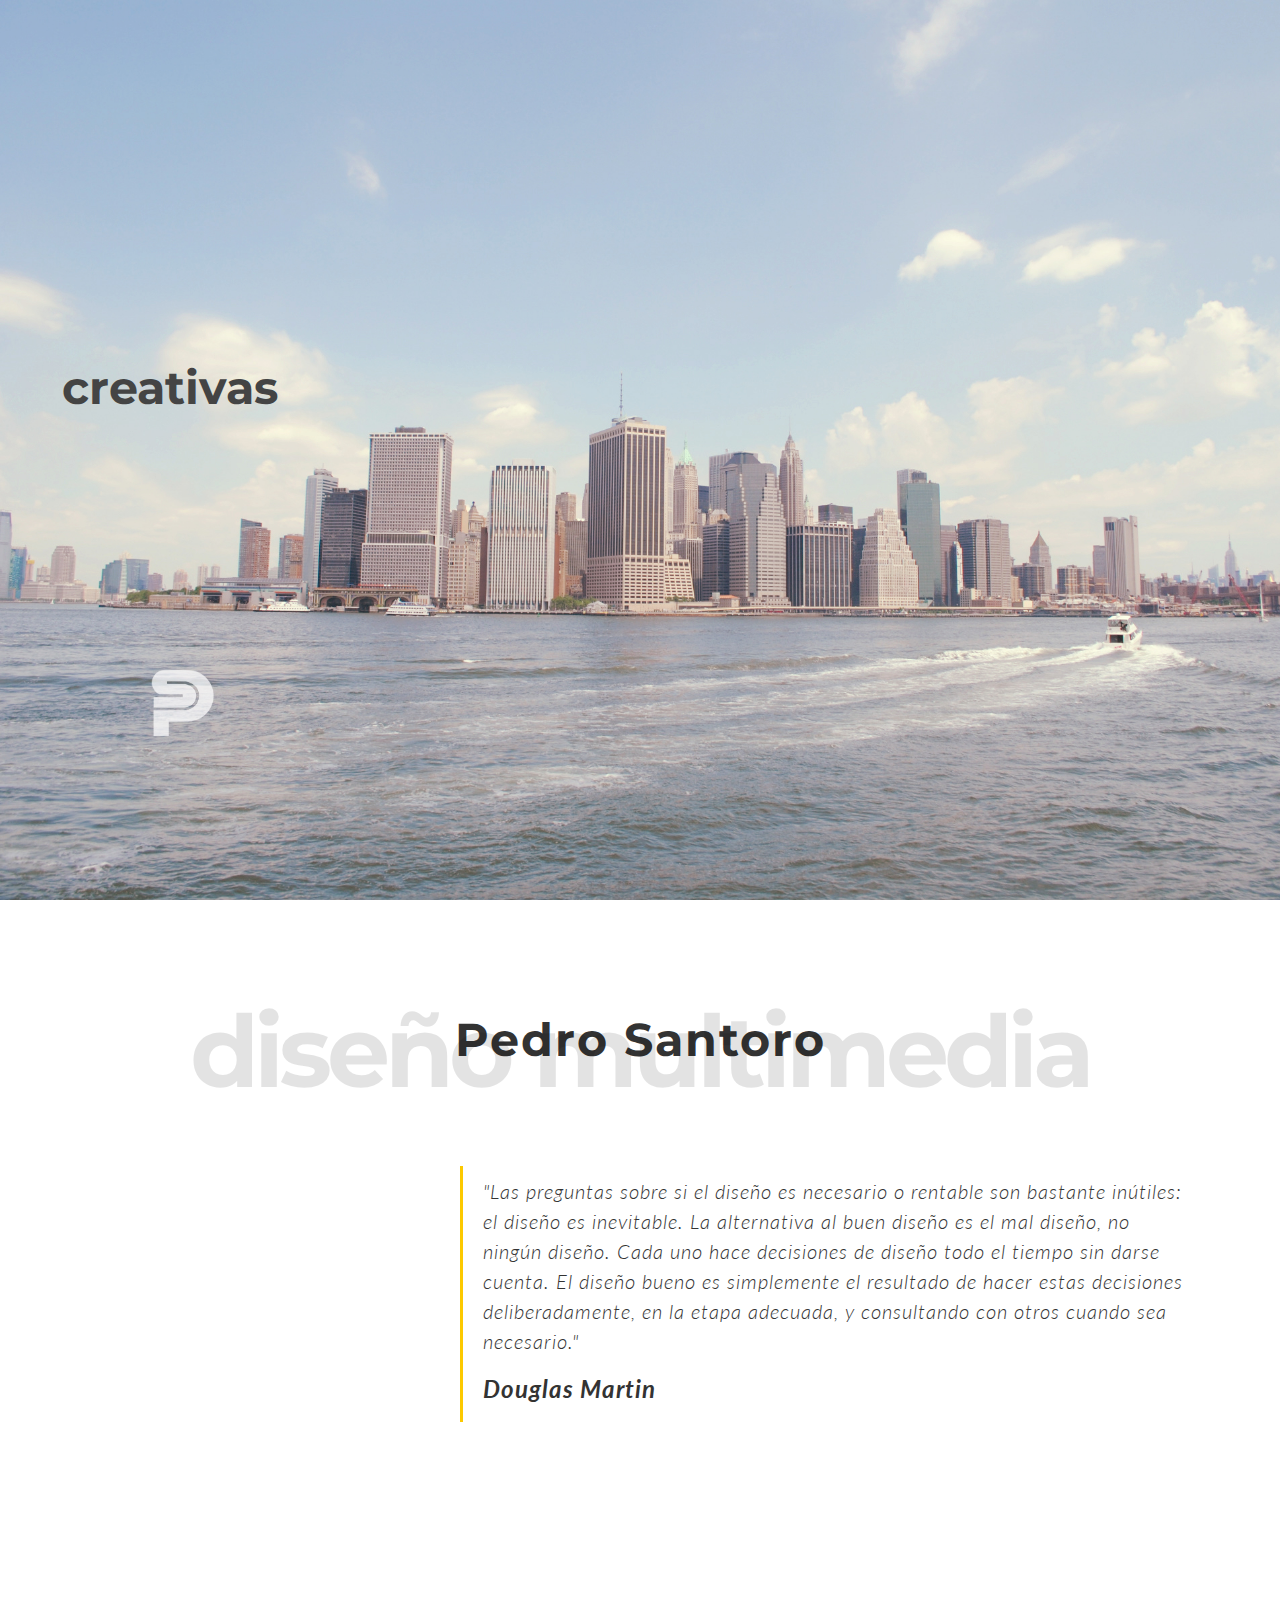
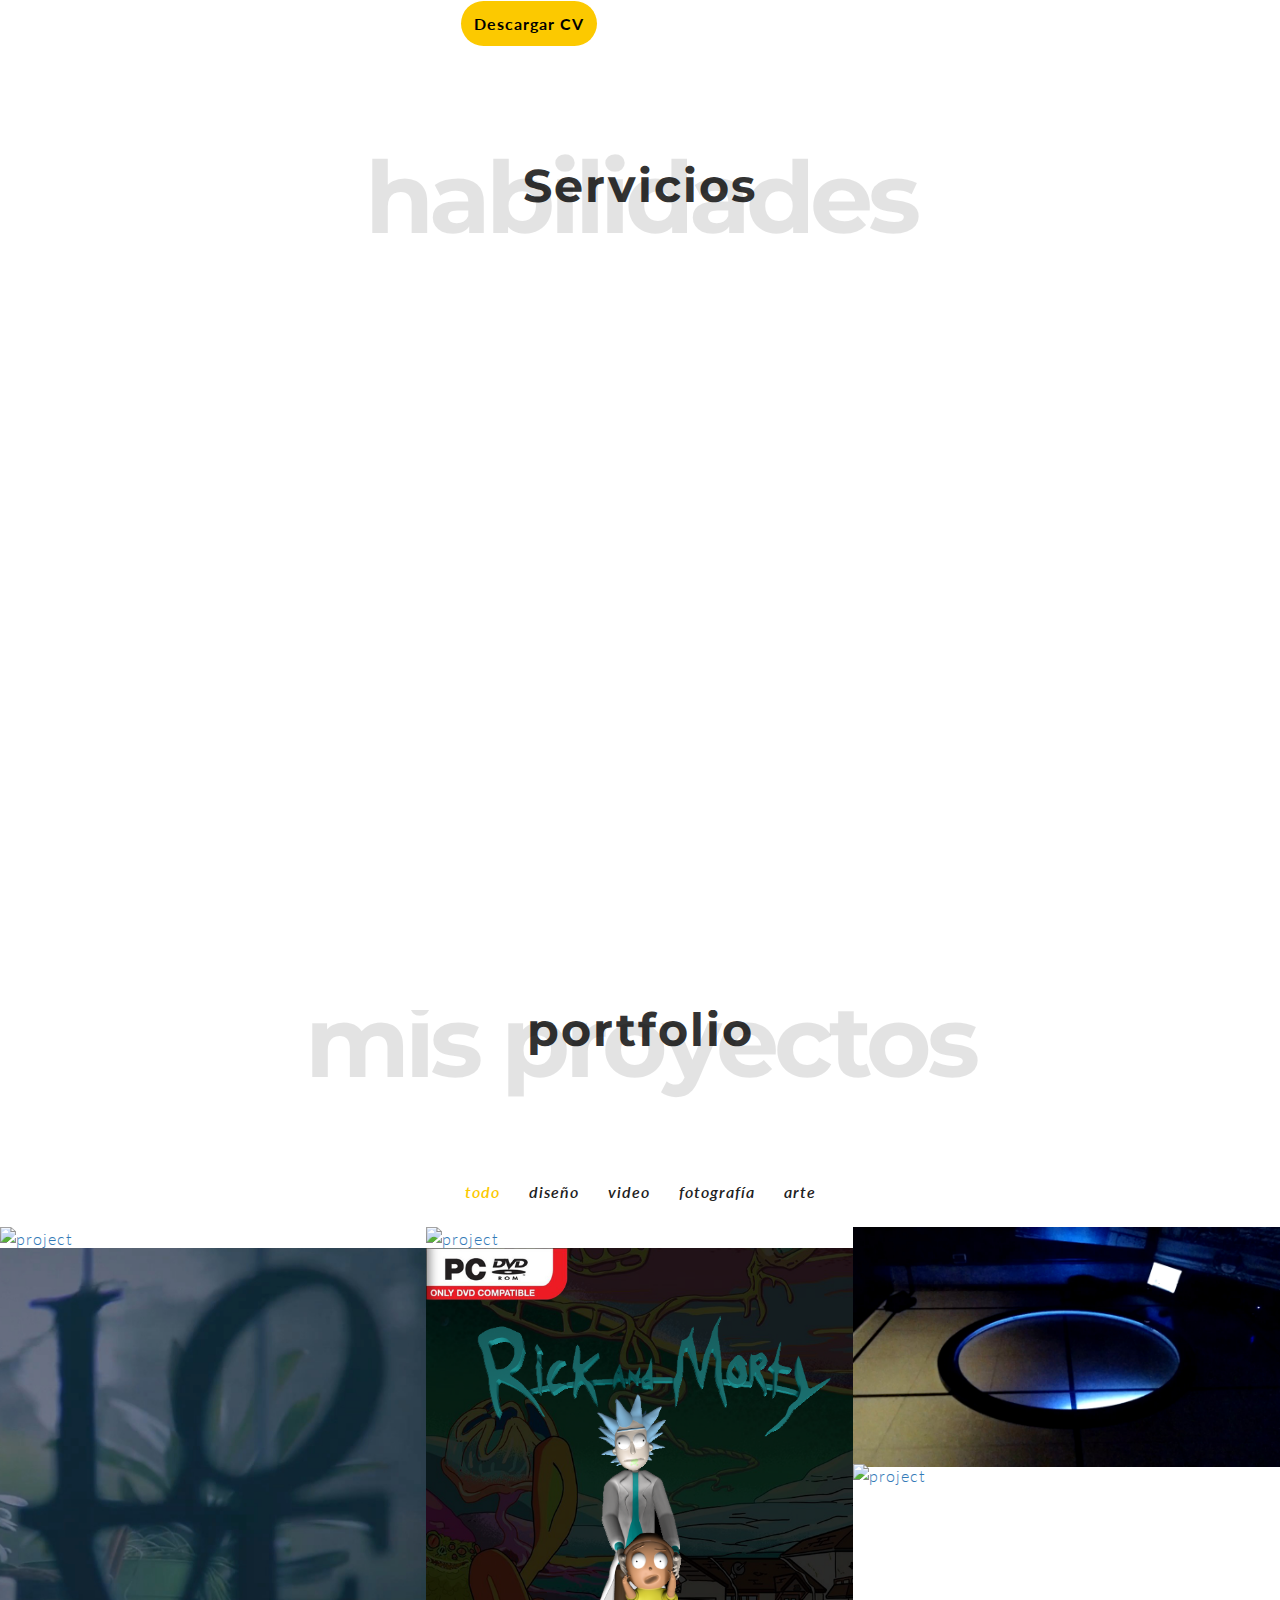
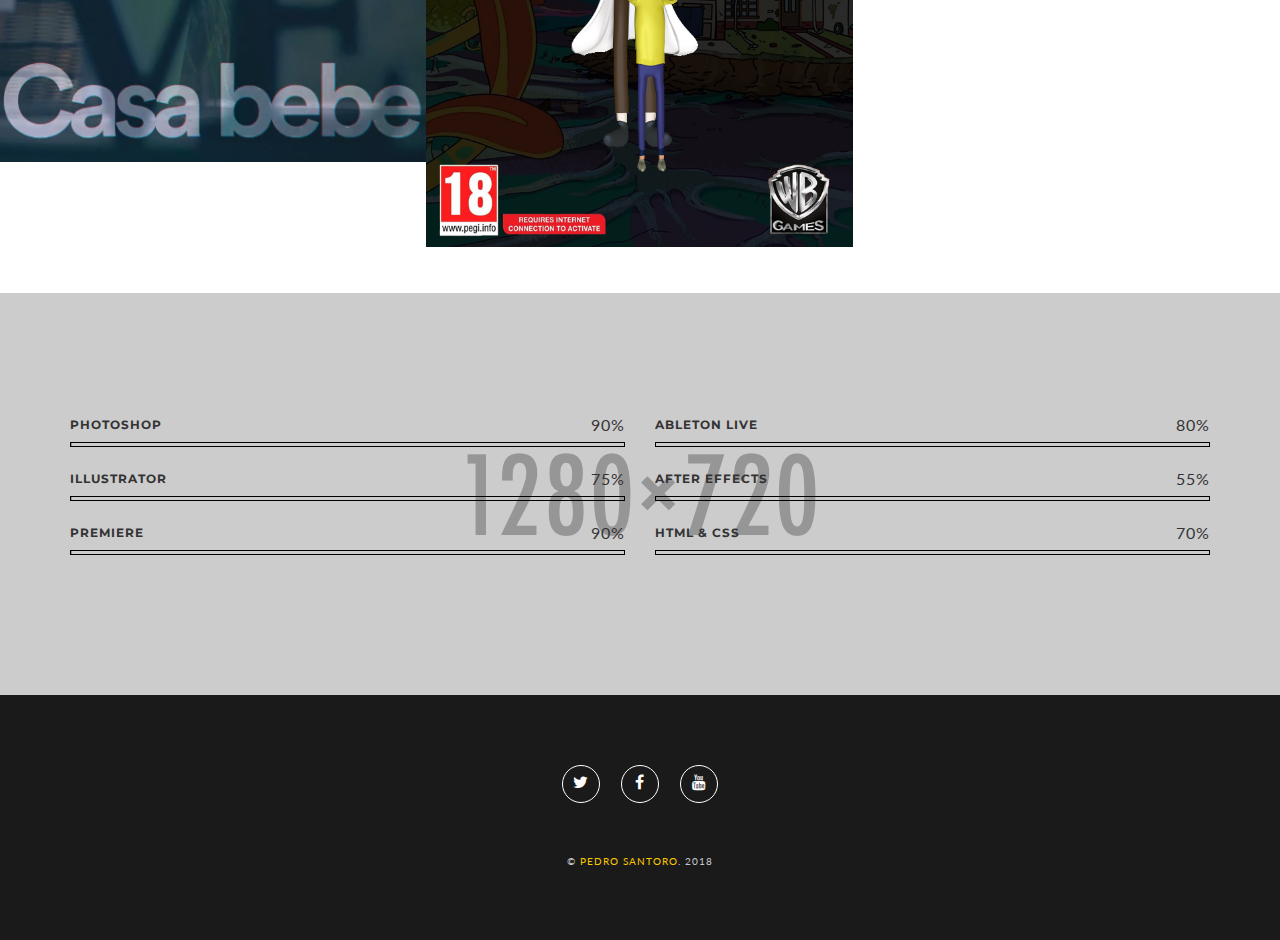
==== commit ec8eff75: "." ====
--- a/Pedro/hedonehtml-11/hedonehtml-11/pedro/index.html
+++ b/Pedro/hedonehtml-11/hedonehtml-11/pedro/index.html
@@ -151,7 +151,7 @@
                             </blockquote>
                         </div>
                         <div class="footer-logo">
-                        <a href="assets/img/PedroSantoro_Curriculum.png" download style="margin: 25px auto; width: 14%; text-align: center; font-weight: bold; margin-top: 0; margin-left: 2em; background-color: #fcc900; padding: 13px; color: black; margin-bottom: 50px; border-radius: 30px;">Descargar CV</a>
+                        <a href="assets/img/PedroSantoro_Curriculum.png" download style="margin: 25px auto; width: 14%; text-align: center; font-weight: bold; margin-top: 0; margin-left: 1em; background-color: #fcc900; padding: 13px; color: black; margin-bottom: 50px; border-radius: 30px;">Descargar CV</a>
                         </div>
                     </div>
                 </div>
